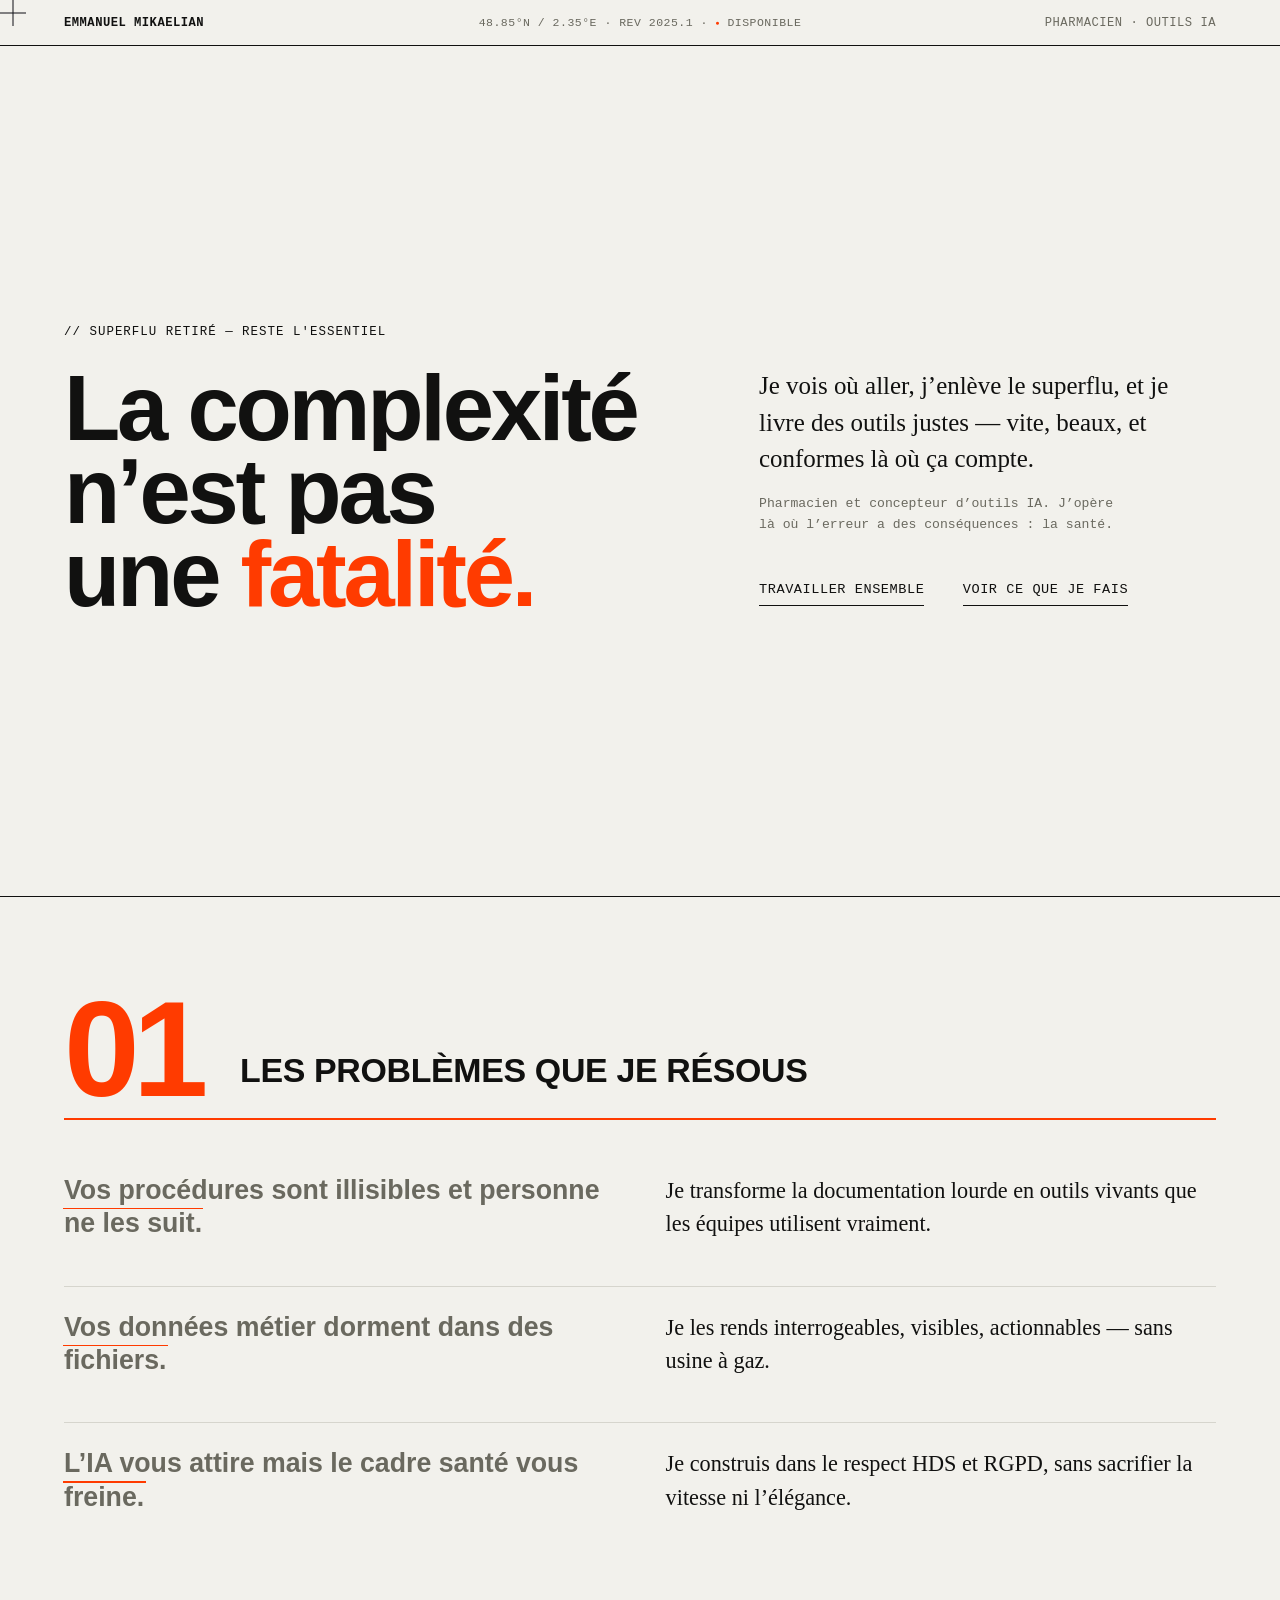
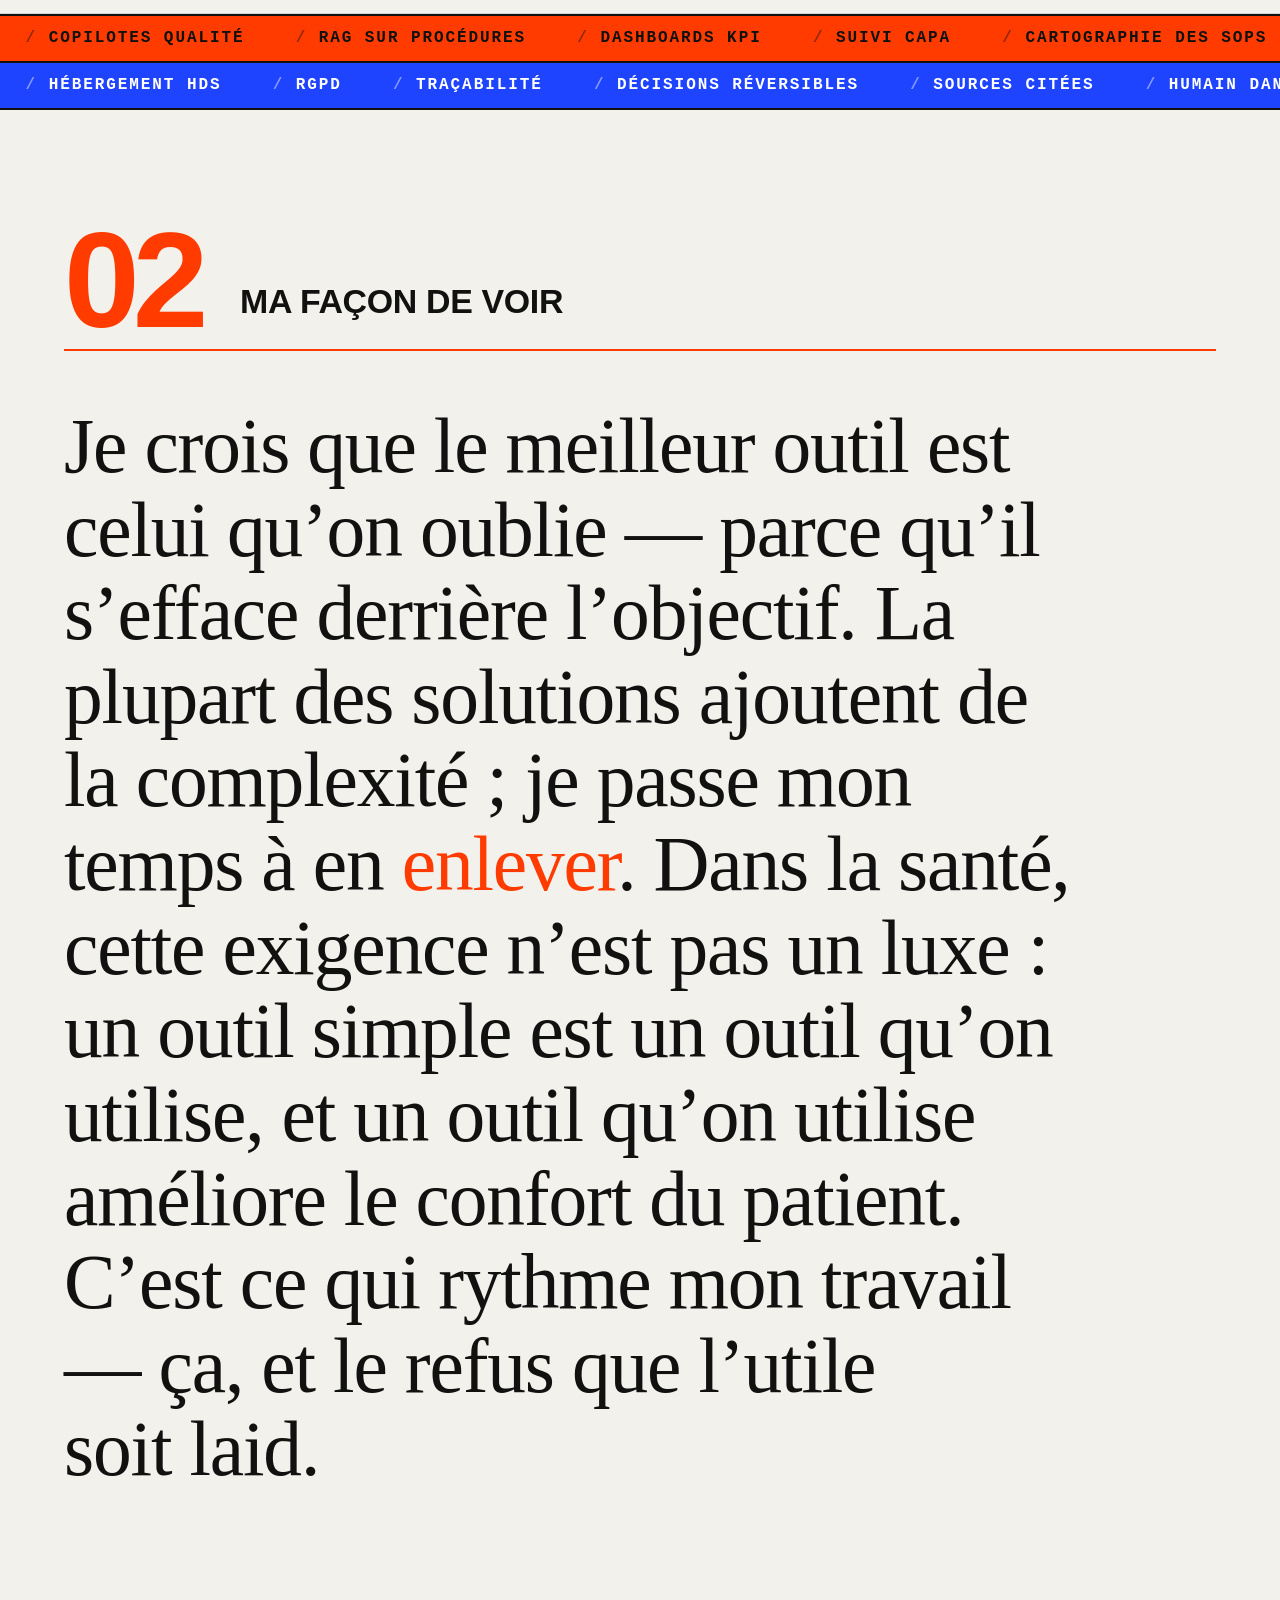
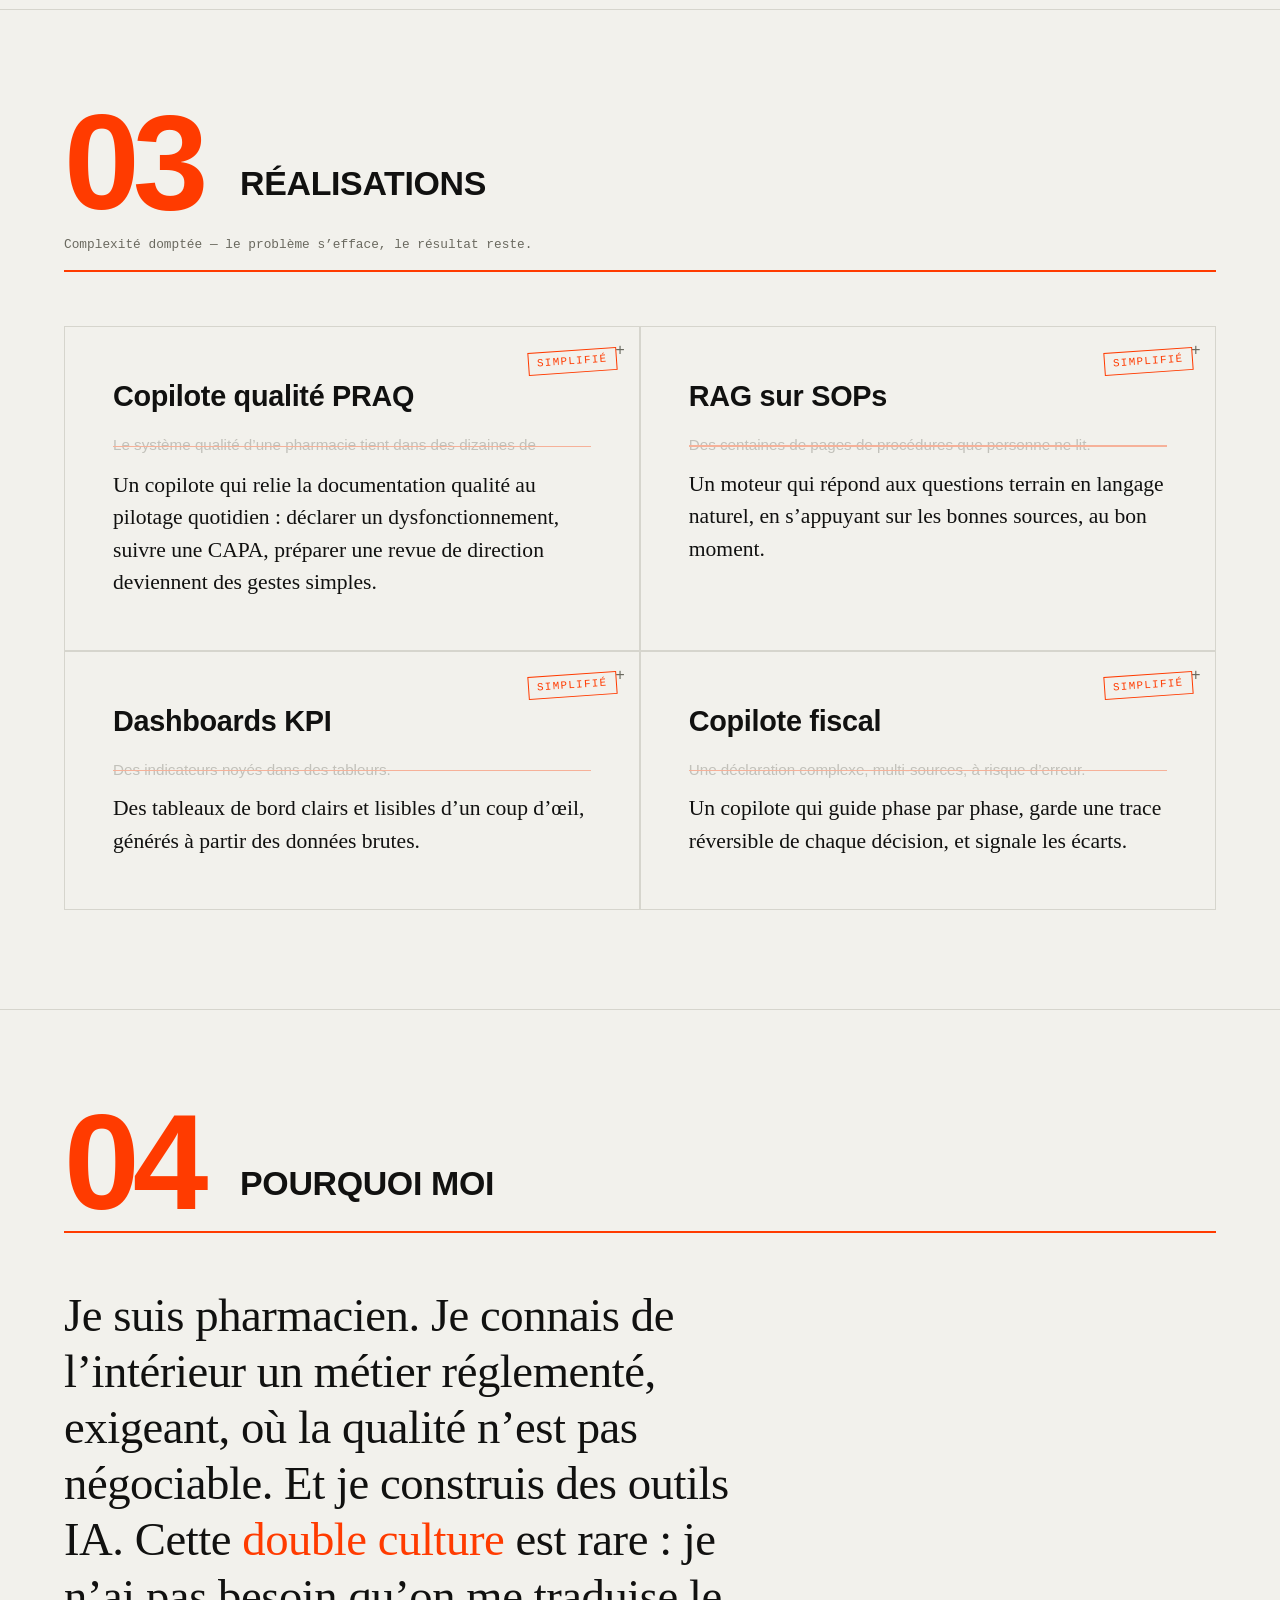
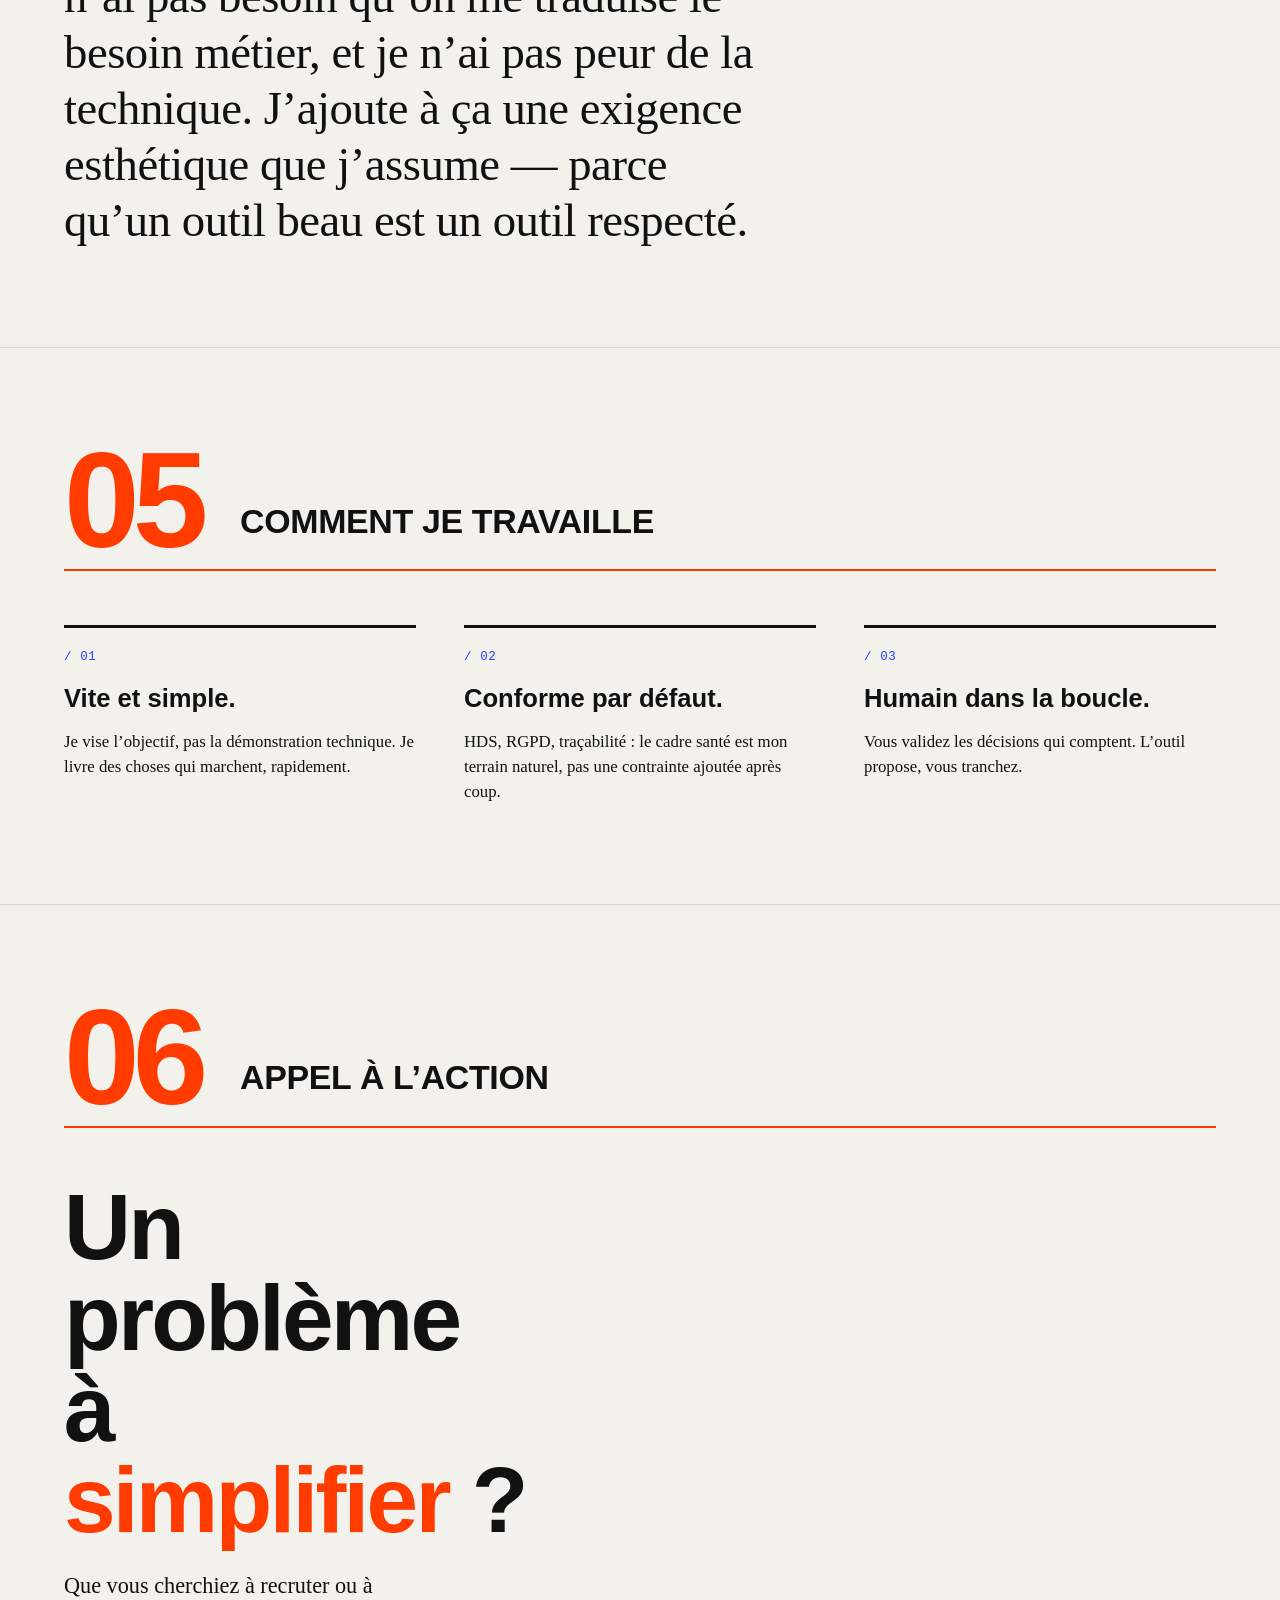
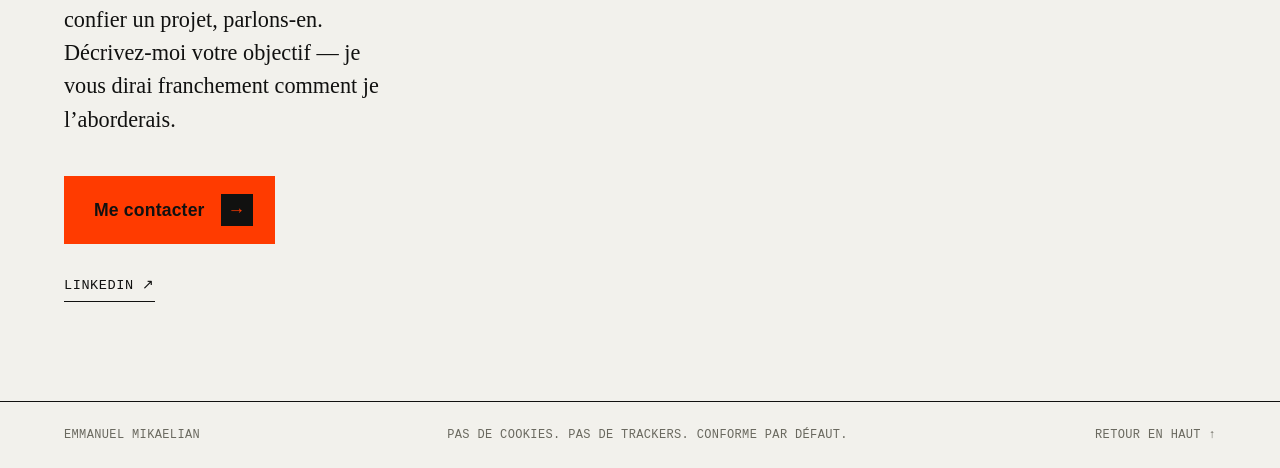
==== index.html @ dd6f0544 "Landing brutaliste Swiss-industrielle — Emmanuel Mikaelian One-page vanilla (HTML/CSS/JS), zéro dépe" ====
<!DOCTYPE html>
<html lang="fr">
<head>
  <meta charset="UTF-8" />
  <meta name="viewport" content="width=device-width, initial-scale=1.0" />

  <title>Emmanuel Mikaelian — Pharmacien & concepteur d’outils IA</title>
  <meta name="description" content="Je vois où aller, j’enlève le superflu, et je livre des outils justes — vite, beaux, et conformes là où ça compte. Pharmacien et concepteur d’outils IA pour la santé." />

  <!-- Open Graph -->
  <meta property="og:type" content="website" />
  <meta property="og:locale" content="fr_FR" />
  <meta property="og:title" content="Emmanuel Mikaelian — La complexité n’est pas une fatalité." />
  <meta property="og:description" content="Pharmacien et concepteur d’outils IA. J’opère là où l’erreur a des conséquences : la santé." />
  <!-- og:image + og:url : compléter après déploiement (image 1200×630, OG_IMAGE_À_REMPLIR) -->
  <meta property="og:image" content="OG_IMAGE_À_REMPLIR" />
  <meta property="og:image:alt" content="Emmanuel Mikaelian — La complexité n’est pas une fatalité." />
  <meta name="twitter:card" content="summary_large_image" />

  <link rel="stylesheet" href="style.css" />
</head>
<body>
  <a class="skip-link" href="#main">Aller au contenu</a>

  <header class="site-header">
    <span class="site-header__name">Emmanuel&nbsp;Mikaelian</span>
    <samp class="site-header__spec" aria-hidden="true">48.85°N&nbsp;/&nbsp;2.35°E · REV&nbsp;2025.1 · <span class="dot">●</span>&nbsp;DISPONIBLE</samp>
    <span class="site-header__role">Pharmacien · Outils&nbsp;IA</span>
  </header>

  <main id="main" tabindex="-1">

    <!-- ============================ HERO ============================ -->
    <section class="hero" id="top" aria-label="Introduction">
      <!-- Couche de bruit générée en JS : se dépouille au chargement -->
      <div class="hero__noise" aria-hidden="true"></div>

      <div class="hero__essence">
        <samp class="hero__status" aria-hidden="true" data-status>// SYSTÈME — RETRAIT DU SUPERFLU EN COURS</samp>

        <h1 class="hero__title">
          <span class="hero__line"><span>La complexité</span></span>
          <span class="hero__line"><span>n’est pas</span></span>
          <span class="hero__line"><span>une <em class="mark">fatalité.</em></span></span>
        </h1>

        <div class="hero__lead">
          <p class="hero__subtitle">
            Je vois où aller, j’enlève le superflu, et je livre des outils justes
            — vite, beaux, et conformes là où ça compte.
          </p>

          <p class="hero__context">
            Pharmacien et concepteur d’outils IA. J’opère là où l’erreur a des conséquences&nbsp;: la santé.
          </p>

          <nav class="hero__links" aria-label="Accès rapides">
            <a href="#contact" class="hero__link" data-cursor="link">Travailler ensemble</a>
            <a href="#realisations" class="hero__link" data-cursor="link">Voir ce que je fais</a>
          </nav>
        </div>
      </div>
    </section>

    <!-- ======================= 01 — PROBLÈMES ======================= -->
    <section class="section section--problems" id="problemes" aria-labelledby="problemes-title">
      <div class="section__head">
        <span class="section__index" aria-hidden="true">01</span>
        <h2 class="section__label" id="problemes-title">Les problèmes que je résous</h2>
      </div>

      <ol class="problems">
        <li class="problem">
          <p class="problem__pain"><span class="strike">Vos procédures sont illisibles et personne ne les suit.</span></p>
          <p class="problem__fix">Je transforme la documentation lourde en outils vivants que les équipes utilisent vraiment.</p>
        </li>
        <li class="problem">
          <p class="problem__pain"><span class="strike">Vos données métier dorment dans des fichiers.</span></p>
          <p class="problem__fix">Je les rends interrogeables, visibles, actionnables — sans usine à gaz.</p>
        </li>
        <li class="problem">
          <p class="problem__pain"><span class="strike">L’IA vous attire mais le cadre santé vous freine.</span></p>
          <p class="problem__fix">Je construis dans le respect HDS et RGPD, sans sacrifier la vitesse ni l’élégance.</p>
        </li>
      </ol>
    </section>

    <!-- =============== BANDEAUX — CE QUE JE LIVRE / LE CADRE ======== -->
    <!-- Substance vérifiable. Rouge = réalisations concrètes,
         bleu = le cadre santé maîtrisé. Sens & vitesses opposés. -->
    <div class="strips" aria-hidden="true">
      <div class="strip strip--build">
        <div class="strip__track">
          <span>Copilotes&nbsp;qualité</span><span>RAG&nbsp;sur&nbsp;procédures</span><span>Dashboards&nbsp;KPI</span><span>Suivi&nbsp;CAPA</span><span>Cartographie&nbsp;des&nbsp;SOPs</span><span>Revue&nbsp;de&nbsp;direction</span><span>Copilote&nbsp;fiscal</span>
          <span>Copilotes&nbsp;qualité</span><span>RAG&nbsp;sur&nbsp;procédures</span><span>Dashboards&nbsp;KPI</span><span>Suivi&nbsp;CAPA</span><span>Cartographie&nbsp;des&nbsp;SOPs</span><span>Revue&nbsp;de&nbsp;direction</span><span>Copilote&nbsp;fiscal</span>
        </div>
      </div>
      <div class="strip strip--frame">
        <div class="strip__track">
          <span>Hébergement&nbsp;HDS</span><span>RGPD</span><span>Traçabilité</span><span>Décisions&nbsp;réversibles</span><span>Sources&nbsp;citées</span><span>Humain&nbsp;dans&nbsp;la&nbsp;boucle</span><span>Conforme&nbsp;par&nbsp;défaut</span>
          <span>Hébergement&nbsp;HDS</span><span>RGPD</span><span>Traçabilité</span><span>Décisions&nbsp;réversibles</span><span>Sources&nbsp;citées</span><span>Humain&nbsp;dans&nbsp;la&nbsp;boucle</span><span>Conforme&nbsp;par&nbsp;défaut</span>
        </div>
      </div>
    </div>

    <!-- ======================== 02 — VISION ========================= -->
    <section class="section section--vision" id="vision" aria-labelledby="vision-title">
      <div class="section__head">
        <span class="section__index" aria-hidden="true">02</span>
        <h2 class="section__label" id="vision-title">Ma façon de voir</h2>
      </div>

      <blockquote class="vision">
        Je crois que le meilleur outil est celui qu’on oublie — parce qu’il s’efface
        derrière l’objectif. La plupart des solutions ajoutent de la complexité&nbsp;;
        je passe mon temps à en <em class="mark">enlever</em>. Dans la santé, cette
        exigence n’est pas un luxe&nbsp;: un outil simple est un outil qu’on utilise,
        et un outil qu’on utilise améliore le confort du patient. C’est ce qui rythme
        mon travail — ça, et le refus que l’utile soit laid.
      </blockquote>
    </section>

    <!-- ===================== 03 — RÉALISATIONS ====================== -->
    <section class="section section--work" id="realisations" aria-labelledby="realisations-title">
      <div class="section__head">
        <span class="section__index" aria-hidden="true">03</span>
        <h2 class="section__label" id="realisations-title">Réalisations</h2>
        <p class="section__note">Complexité domptée — le problème s’efface, le résultat reste.</p>
      </div>

      <div class="work">
        <article class="card" data-cursor="card">
          <span class="card__stamp" aria-hidden="true">Simplifié</span>
          <h3 class="card__name">Copilote qualité PRAQ</h3>
          <p class="card__before">Le système qualité d’une pharmacie tient dans des dizaines de procédures éparpillées.</p>
          <p class="card__after">Un copilote qui relie la documentation qualité au pilotage quotidien&nbsp;: déclarer un dysfonctionnement, suivre une CAPA, préparer une revue de direction deviennent des gestes simples.</p>
        </article>

        <article class="card" data-cursor="card">
          <span class="card__stamp" aria-hidden="true">Simplifié</span>
          <h3 class="card__name">RAG sur SOPs</h3>
          <p class="card__before">Des centaines de pages de procédures que personne ne lit.</p>
          <p class="card__after">Un moteur qui répond aux questions terrain en langage naturel, en s’appuyant sur les bonnes sources, au bon moment.</p>
        </article>

        <article class="card" data-cursor="card">
          <span class="card__stamp" aria-hidden="true">Simplifié</span>
          <h3 class="card__name">Dashboards KPI</h3>
          <p class="card__before">Des indicateurs noyés dans des tableurs.</p>
          <p class="card__after">Des tableaux de bord clairs et lisibles d’un coup d’œil, générés à partir des données brutes.</p>
        </article>

        <article class="card" data-cursor="card">
          <span class="card__stamp" aria-hidden="true">Simplifié</span>
          <h3 class="card__name">Copilote fiscal</h3>
          <p class="card__before">Une déclaration complexe, multi-sources, à risque d’erreur.</p>
          <p class="card__after">Un copilote qui guide phase par phase, garde une trace réversible de chaque décision, et signale les écarts.</p>
        </article>
      </div>
    </section>

    <!-- ====================== 04 — POURQUOI MOI ===================== -->
    <section class="section section--why" id="pourquoi" aria-labelledby="pourquoi-title">
      <div class="section__head">
        <span class="section__index" aria-hidden="true">04</span>
        <h2 class="section__label" id="pourquoi-title">Pourquoi moi</h2>
      </div>

      <p class="why">
        Je suis pharmacien. Je connais de l’intérieur un métier réglementé, exigeant,
        où la qualité n’est pas négociable. Et je construis des outils IA. Cette
        <em class="mark">double culture</em> est rare&nbsp;: je n’ai pas besoin
        qu’on me traduise le besoin métier, et je n’ai pas peur de la technique.
        J’ajoute à ça une exigence esthétique que j’assume — parce qu’un outil beau
        est un outil respecté.
      </p>
    </section>

    <!-- ====================== 05 — MÉTHODE ========================== -->
    <section class="section section--method" id="methode" aria-labelledby="methode-title">
      <div class="section__head">
        <span class="section__index" aria-hidden="true">05</span>
        <h2 class="section__label" id="methode-title">Comment je travaille</h2>
      </div>

      <div class="method">
        <div class="principle">
          <span class="principle__id" aria-hidden="true">/ 01</span>
          <h3 class="principle__title">Vite et simple.</h3>
          <p class="principle__body">Je vise l’objectif, pas la démonstration technique. Je livre des choses qui marchent, rapidement.</p>
        </div>
        <div class="principle">
          <span class="principle__id" aria-hidden="true">/ 02</span>
          <h3 class="principle__title">Conforme par défaut.</h3>
          <p class="principle__body">HDS, RGPD, traçabilité&nbsp;: le cadre santé est mon terrain naturel, pas une contrainte ajoutée après coup.</p>
        </div>
        <div class="principle">
          <span class="principle__id" aria-hidden="true">/ 03</span>
          <h3 class="principle__title">Humain dans la boucle.</h3>
          <p class="principle__body">Vous validez les décisions qui comptent. L’outil propose, vous tranchez.</p>
        </div>
      </div>
    </section>

    <!-- ========================= 06 — CTA =========================== -->
    <section class="section section--cta" id="contact" aria-labelledby="cta-title">
      <div class="section__head">
        <span class="section__index" aria-hidden="true">06</span>
        <h2 class="section__label" id="cta-title">Appel à l’action</h2>
      </div>

      <div class="cta">
        <h3 class="cta__title">Un problème à <em class="mark">simplifier</em>&nbsp;?</h3>
        <p class="cta__text">
          Que vous cherchiez à recruter ou à confier un projet, parlons-en.
          Décrivez-moi votre objectif — je vous dirai franchement comment je l’aborderais.
        </p>
        <div class="cta__actions">
          <a class="cta__button" href="mailto:mikaelian78@gmail.com?subject=Un%20probl%C3%A8me%20%C3%A0%20simplifier" data-cursor="link">
            <span>Me contacter</span>
            <span class="cta__button-mark" aria-hidden="true">→</span>
          </a>
          <a class="cta__secondary" href="https://www.linkedin.com/in/emmanuel-mikaelian/" target="_blank" rel="noopener noreferrer" data-cursor="link">LinkedIn ↗</a>
        </div>
      </div>
    </section>
  </main>

  <footer class="site-footer">
    <span>Emmanuel Mikaelian</span>
    <span>Pas de cookies. Pas de trackers. Conforme par défaut.</span>
    <a href="#top" data-cursor="link">Retour en haut ↑</a>
  </footer>

  <!-- Texture analogique + curseur crosshair (activés en JS, désactivés si reduced-motion) -->
  <div class="grain" aria-hidden="true"></div>
  <div class="cursor" aria-hidden="true" data-cursor-el hidden></div>

  <script src="script.js"></script>
</body>
</html>
---- style.css ----
/* =============================================================
   Emmanuel Mikaelian — Landing
   Brutalisme Swiss-industriel (mode print/clair).
   Monochrome chaud + vermillon unique. Zéro dépendance.
   Curseurs : VARIANCE 9 · MOTION 6 · DENSITY 2.
   Geste signature : le RETRAIT du superflu, joué mécaniquement.
   ============================================================= */

/* ----------------------------- Tokens ----------------------- */
:root {
  --paper:   #f2f1ec;   /* substrat documentation, non blanchi          */
  --paper-2: #eae8e1;   /* second ton de papier (cartes au survol)      */
  --ink:     #111110;   /* encre carbone                                 */
  --muted:   #6a695f;   /* gris discret — assombri pour passer AA (4.9:1) */
  --line:    #d6d5cd;   /* grille honnête                                */
  --accent:  #ff3b00;   /* vermillon — registre DÉCISION / action        */
  --blue:    #1f44ff;   /* cobalt électrique — registre RIGUEUR / santé   */

  /* 3 voix typographiques : impact · substance · technique */
  --font-grotesk: "Helvetica Neue", Helvetica, Arial, "Segoe UI", system-ui, sans-serif;
  --font-serif: "Iowan Old Style", "Palatino Linotype", Palatino, "Book Antiqua", Georgia, "Times New Roman", serif;
  --font-mono: ui-monospace, "SF Mono", "Cascadia Mono", Menlo, Consolas, "Liberation Mono", monospace;

  --maxw: 1320px;
  --gutter: clamp(1.25rem, 5vw, 5rem);
  --rule: 1.5px;

  /* Easings mécaniques — nets, jamais bouncy (cf. brief) */
  --ease-mech: cubic-bezier(.85, 0, .15, 1);   /* snap d'imprimante       */
  --ease-out:  cubic-bezier(.2, .9, .15, 1);   /* sortie franche          */
}

/* ----------------------------- Reset ------------------------ */
*, *::before, *::after { box-sizing: border-box; }
html { -webkit-text-size-adjust: 100%; scroll-behavior: smooth; }

body {
  margin: 0;
  background: var(--paper);
  color: var(--ink);
  font-family: var(--font-grotesk);
  font-size: clamp(1rem, 0.95rem + 0.3vw, 1.2rem);
  line-height: 1.5;
  -webkit-font-smoothing: antialiased;
  text-rendering: optimizeLegibility;
  overflow-x: hidden;
}

h1, h2, h3, p, blockquote, figure, ol { margin: 0; }
ol { list-style: none; padding: 0; }
a { color: inherit; }
em { font-style: normal; }

::selection { background: var(--accent); color: var(--paper); }

/* Signature — la marque vermillon de « ce qui reste » */
.mark { color: var(--accent); white-space: nowrap; }

/* La marque de « ce qui a été retiré » : le trait qui barre */
.strike {
  position: relative;
  color: var(--muted);
}
.strike::after {
  content: "";
  position: absolute;
  left: -0.05em; right: -0.05em;
  top: 52%;
  height: var(--rule);
  background: var(--accent);
  transform: scaleX(var(--strike, 0));
  transform-origin: left center;
  transition: transform .55s var(--ease-mech);
}

/* ----------------------- Grain analogique ------------------- */
/* Texture « document déclassifié » — fixe, au-dessus de tout, inerte. */
.grain { display: none; }
.grain.is-on::after {
  content: "";
  position: fixed;
  inset: 0;
  pointer-events: none;
  z-index: 60;
  opacity: .05;
  background-image: url("data:image/svg+xml,%3Csvg xmlns='http://www.w3.org/2000/svg' width='140' height='140'%3E%3Cfilter id='n'%3E%3CfeTurbulence type='fractalNoise' baseFrequency='0.85' numOctaves='2' stitchTiles='stitch'/%3E%3C/filter%3E%3Crect width='100%25' height='100%25' filter='url(%23n)'/%3E%3C/svg%3E");
  animation: grain 1.2s steps(3) infinite;
}
@keyframes grain {
  0%   { transform: translate(0, 0); }
  33%  { transform: translate(-2%, 1%); }
  66%  { transform: translate(1%, -2%); }
  100% { transform: translate(0, 0); }
}

/* ----------------------- Curseur crosshair ------------------ */
.cursor {
  position: fixed;
  top: 0; left: 0;
  width: 26px; height: 26px;
  /* centrage par transform (-50%) dans render() → exact à toute taille/état */
  pointer-events: none;
  z-index: 70;
  mix-blend-mode: difference;
  transition: width .18s var(--ease-mech), height .18s var(--ease-mech), opacity .2s linear;
}
.cursor::before, .cursor::after {
  content: "";
  position: absolute;
  background: #fff;            /* difference → s'inverse sur le fond */
}
.cursor::before { left: 50%; top: 0; width: 1px; height: 100%; transform: translateX(-50%); }
.cursor::after  { top: 50%; left: 0; height: 1px; width: 100%; transform: translateY(-50%); }
.cursor.is-link  { width: 44px; height: 44px; }
.cursor.is-card  { width: 60px; height: 60px; }
.cursor.is-down  { width: 18px; height: 18px; }
body.has-cursor,
body.has-cursor a,
body.has-cursor .card { cursor: none; }

/* ------------------------- Accessibilité -------------------- */
.skip-link {
  position: absolute;
  left: -9999px; top: 0;
  background: var(--ink);
  color: var(--paper);
  padding: .75rem 1rem;
  z-index: 100;
  font-family: var(--font-mono);
  font-size: .8rem;
}
.skip-link:focus { left: 0; }
:focus-visible { outline: 2px solid var(--accent); outline-offset: 4px; }

/* --------------------------- Header ------------------------- */
.site-header {
  /* Non-collant : avec les numéros géants, un header sticky percuterait la typo.
     C'est un bandeau de tête, pas une nav (cf. brief « pas de menu chargé »). */
  position: relative;
  display: grid;
  grid-template-columns: 1fr auto 1fr;
  align-items: center;
  gap: 1rem;
  padding: .85rem var(--gutter);
  background: var(--paper);
  border-bottom: var(--rule) solid var(--ink);
  font-family: var(--font-mono);
  font-size: .76rem;
  letter-spacing: .04em;
  text-transform: uppercase;
}
.site-header__name { font-weight: 700; }
.site-header__spec {
  justify-self: center;
  color: var(--muted);
  font-size: .72rem;
  white-space: nowrap;
}
.site-header__spec .dot { color: var(--accent); font-size: .6em; vertical-align: middle; }
.site-header__role { justify-self: end; color: var(--muted); }

/* ---------------------------- Hero -------------------------- */
.hero {
  position: relative;
  min-height: calc(100svh - 3.1rem);
  display: flex;
  align-items: center;
  padding: clamp(2rem, 6vh, 5rem) var(--gutter);
  border-bottom: var(--rule) solid var(--ink);
  overflow: hidden;
}

.hero__noise { position: absolute; inset: 0; pointer-events: none; z-index: 1; }
.hero__noise span {
  position: absolute;
  font-family: var(--font-mono);
  color: var(--muted);
  white-space: nowrap;
  will-change: transform, opacity;
}

.hero__essence {
  position: relative;
  z-index: 2;
  width: 100%;
  max-width: var(--maxw);
  margin-inline: auto;
}

.hero__status {
  display: block;
  font-family: var(--font-mono);
  font-size: .78rem;
  letter-spacing: .08em;
  text-transform: uppercase;
  color: var(--ink);            /* petit corps → ink pour l'AA ; le // marque le registre technique */
  margin-bottom: clamp(1rem, 3vh, 1.75rem);
}

.hero__title {
  font-size: clamp(2.6rem, 13vw, 5.5rem);
  line-height: 0.9;
  letter-spacing: -0.035em;
  font-weight: 800;
  margin-bottom: clamp(1.75rem, 4vh, 2.5rem);
}
/* Chaque ligne s'assemble par un wipe mécanique vertical */
.hero__line { display: block; overflow: hidden; }
.hero__line > span { display: block; }
.is-animated .hero__line > span { transform: translateY(110%); }
.is-animated.is-revealed .hero__line > span {
  transform: translateY(0);
  transition: transform .6s var(--ease-mech);
}
.is-animated.is-revealed .hero__line:nth-child(2) > span { transition-delay: .08s; }
.is-animated.is-revealed .hero__line:nth-child(3) > span { transition-delay: .16s; }

.hero__subtitle {
  font-family: var(--font-serif);
  max-width: 38ch;
  font-size: clamp(1.15rem, 1rem + 0.7vw, 1.6rem);
  line-height: 1.45;
  font-weight: 400;
}
.hero__context {
  max-width: 46ch;
  margin-top: 1.1rem;
  color: var(--muted);
  font-family: var(--font-mono);
  font-size: .82rem;
  line-height: 1.55;
}
.hero__links {
  display: flex;
  flex-wrap: wrap;
  gap: clamp(1rem, 3vw, 2.5rem);
  margin-top: clamp(2rem, 5vh, 3rem);
}
.hero__link {
  font-family: var(--font-mono);
  font-size: .85rem;
  text-transform: uppercase;
  letter-spacing: .04em;
  text-decoration: none;
  padding-bottom: .35rem;
  position: relative;
}
.hero__link::after {
  content: "";
  position: absolute;
  left: 0; bottom: 0; right: 0;
  height: var(--rule);
  background: var(--ink);
  transform-origin: left center;
  transition: transform .35s var(--ease-mech), background .2s linear;
}
.hero__link:hover { color: var(--accent); }
.hero__link:hover::after { background: var(--accent); transform: scaleY(2.5); }

/* Desktop : asymétrie — titre géant à gauche, promesse calée en bas à droite */
@media (min-width: 900px) {
  .hero__essence {
    display: grid;
    grid-template-columns: minmax(0, 1.15fr) minmax(0, 0.85fr);
    grid-template-rows: auto 1fr;
    align-items: end;
    column-gap: clamp(2.5rem, 6vw, 6rem);
  }
  .hero__status { grid-column: 1 / -1; }
  .hero__title  { grid-column: 1; grid-row: 2; margin-bottom: 0; align-self: start;
                  font-size: clamp(4rem, 7.2vw, 7.5rem); }
  .hero__lead   { grid-column: 2; grid-row: 2; align-self: end;
                  padding-bottom: clamp(0.5rem, 1.5vh, 1.5rem); }
}

/* ------------------------- Sections ------------------------- */
.section {
  max-width: var(--maxw);
  margin-inline: auto;
  padding: clamp(4rem, 11vh, 9rem) var(--gutter);
  border-bottom: var(--rule) solid var(--line);
}

.section__head {
  position: relative;
  display: grid;
  grid-template-columns: auto 1fr;
  align-items: end;
  gap: .5rem clamp(1.25rem, 3vw, 2.5rem);
  margin-bottom: clamp(2.5rem, 6vh, 4.5rem);
  padding-bottom: 1rem;
  border-bottom: 2px solid var(--ink);
}
/* le trait de tête se dessine au reveal */
.section__head::after {
  content: "";
  position: absolute;
  left: 0; right: 0; bottom: -2px;
  height: 2px;
  background: var(--accent);
  transform: scaleX(0);
  transform-origin: left center;
  transition: transform .7s var(--ease-mech);
}
.is-in .section__head::after { transform: scaleX(1); }

/* Numéro géant qui déborde (Swiss industrial) */
.section__index {
  font-size: clamp(3.5rem, 11vw, 8.5rem);
  line-height: 0.78;
  font-weight: 800;
  letter-spacing: -0.05em;
  color: var(--accent);
  font-feature-settings: "tnum";
}
.section__label {
  font-size: clamp(1.25rem, 1rem + 1.4vw, 2.4rem);
  font-weight: 700;
  letter-spacing: -0.01em;
  text-transform: uppercase;
  padding-bottom: .4rem;
}
.section__note {
  grid-column: 1 / -1;
  margin-top: .75rem;
  color: var(--muted);
  font-family: var(--font-mono);
  font-size: .8rem;
}

/* Reveal mécanique — montée franche, jamais floue */
.reveal { opacity: 0; transform: translateY(26px); }
.reveal.is-in {
  opacity: 1;
  transform: none;
  transition: opacity .45s var(--ease-out), transform .6s var(--ease-mech);
}

/* --------------------- 01 Problèmes ------------------------- */
.problems { display: grid; gap: clamp(2rem, 5vh, 3.5rem); }
.problem {
  display: grid;
  grid-template-columns: 1fr 1fr;
  gap: clamp(1rem, 4vw, 4rem);
  align-items: start;
  padding-top: 1.5rem;
  border-top: var(--rule) solid var(--line);
}
.problem:first-child { border-top: none; padding-top: 0; }
.problem__pain {
  font-size: clamp(1.1rem, 0.95rem + 0.9vw, 1.7rem);
  font-weight: 600;
  line-height: 1.25;
}
.problem__fix {
  font-family: var(--font-serif);
  font-size: clamp(1.1rem, 0.95rem + 0.55vw, 1.45rem);
  line-height: 1.5;
}

/* --------------------- Bandeaux marquee --------------------- */
/* Substance vérifiable, deux registres. Sens & vitesses opposés.
   Rouge = réalisations livrées · bleu = cadre santé maîtrisé. */
.strips { overflow: hidden; border-block: 2px solid var(--ink); }
.strip { overflow: hidden; }
.strip + .strip { border-top: 2px solid var(--ink); }
.strip--build { background: var(--accent); }
.strip--frame { background: var(--blue); }

.strip__track {
  display: inline-flex;
  align-items: center;
  white-space: nowrap;
  padding: .65rem 0;
  will-change: transform;
}
.strip__track span {
  font-family: var(--font-mono);
  font-size: clamp(.78rem, 0.7rem + 0.4vw, 1rem);
  text-transform: uppercase;
  letter-spacing: .12em;
  font-weight: 700;
  padding-inline: 1.6rem;
}
/* séparateur net entre items (marque structurelle, pas ornement) */
.strip__track span::before { content: "/ "; opacity: .45; }

.strip--build .strip__track { animation: marquee 34s linear infinite; }
.strip--build .strip__track span { color: var(--ink); }            /* ink/rouge → AA */
.strip--frame .strip__track { animation: marquee 52s linear infinite reverse; }
.strip--frame .strip__track span { color: #fff; }                  /* blanc/bleu → AA */

@keyframes marquee { to { transform: translateX(-50%); } }

/* ----------------------- 02 Vision -------------------------- */
/* Pression sensorielle par l'ÉCHELLE : la police reste simple et nette,
   c'est la taille du message qui presse. Le bloc remplit la largeur. */
.section--vision { padding-block: clamp(4.5rem, 13vh, 11rem); }
.vision {
  font-family: var(--font-serif);
  max-width: min(100%, 26ch);
  font-size: clamp(1.85rem, 1rem + 4.8vw, 5.25rem);
  line-height: 1.08;
  letter-spacing: -0.015em;
  font-weight: 500;
  text-wrap: pretty;
}

/* --------------------- 03 Réalisations ---------------------- */
.work {
  display: grid;
  grid-template-columns: repeat(2, 1fr);
  gap: var(--rule);
  background: var(--line);
  border: var(--rule) solid var(--line);
}
.card {
  position: relative;
  background: var(--paper);
  padding: clamp(1.75rem, 4vw, 3rem);
  display: flex;
  flex-direction: column;
  gap: 1rem;
  overflow: hidden;
  transition: background .3s var(--ease-out);
}
.card::before { /* repère crosshair coin haut-droit */
  content: "+";
  position: absolute;
  top: .75rem; right: .9rem;
  font-family: var(--font-mono);
  color: var(--muted);
  font-size: 1rem;
  transition: color .3s linear, transform .4s var(--ease-mech);
}
.card:hover, .card:focus-within { background: var(--paper-2); }
.card:hover::before, .card:focus-within::before { color: var(--accent); transform: rotate(45deg); }

.card__stamp {
  position: absolute;
  top: 1.4rem; right: 1.4rem;
  font-family: var(--font-mono);
  font-size: .68rem;
  text-transform: uppercase;
  letter-spacing: .12em;
  color: var(--accent);
  border: 1.5px solid var(--accent);
  padding: .15rem .5rem;
  transform: rotate(-4deg) scale(0.6);
  opacity: 0;
  transition: opacity .3s linear, transform .45s var(--ease-mech);
}
.card.is-simplified .card__stamp { opacity: 1; transform: rotate(-4deg) scale(1); }

.card__name {
  font-size: clamp(1.2rem, 1rem + 1vw, 1.9rem);
  font-weight: 800;
  letter-spacing: -0.01em;
}
.card__before {
  position: relative;
  color: var(--muted);
  font-size: .95rem;
  line-height: 1.4;
  max-height: 8rem;
  opacity: 1;
  overflow: hidden;
  transition: max-height .55s var(--ease-mech), opacity .4s linear;
}
.card__before::after {
  content: "";
  position: absolute;
  left: 0; right: 0; top: 50%;
  height: var(--rule);
  background: var(--accent);
  transform: scaleX(0);
  transform-origin: left center;
  transition: transform .5s var(--ease-mech);
}
.card.is-simplified .card__before { max-height: 1.4rem; opacity: .35; }
.card.is-simplified .card__before::after { transform: scaleX(1); }

.card__after {
  font-family: var(--font-serif);
  font-size: clamp(1.1rem, 0.95rem + 0.5vw, 1.4rem);
  font-weight: 400;
  line-height: 1.5;
  transition: transform .4s var(--ease-mech);
}
.card.is-simplified .card__after { transform: translateY(-0.25rem); }

/* ---------------------- 04 Pourquoi ------------------------- */
.why {
  font-family: var(--font-serif);
  max-width: 30ch;
  font-size: clamp(1.4rem, 1rem + 2.4vw, 3.1rem);
  line-height: 1.2;
  letter-spacing: -0.01em;
  font-weight: 500;
}

/* ----------------------- 05 Méthode ------------------------- */
.method {
  display: grid;
  grid-template-columns: repeat(3, 1fr);
  gap: clamp(1.5rem, 4vw, 3rem);
}
.principle {
  padding-top: 1.25rem;
  border-top: 3px solid var(--ink);
}
.principle__id {
  display: block;
  font-family: var(--font-mono);
  font-size: .78rem;
  color: var(--blue);
  margin-bottom: .75rem;
  letter-spacing: .05em;
}
.principle__title {
  font-size: clamp(1.15rem, 1rem + 0.8vw, 1.6rem);
  font-weight: 800;
  margin-bottom: .75rem;
}
.principle__body {
  font-family: var(--font-serif);
  font-size: 1.05rem;
  line-height: 1.5;
}

/* ------------------------- 06 CTA --------------------------- */
.section--cta { border-bottom: none; }
.cta { max-width: 30ch; }
.cta__title {
  font-size: clamp(2.2rem, 1rem + 6vw, 6rem);
  line-height: 0.98;
  letter-spacing: -0.03em;
  font-weight: 800;
  margin-bottom: 1.5rem;
}
.cta__text {
  font-family: var(--font-serif);
  max-width: 44ch;
  font-size: clamp(1.1rem, 0.95rem + 0.55vw, 1.45rem);
  line-height: 1.5;
  margin-bottom: 2.5rem;
}
.cta__actions {
  display: flex;
  flex-wrap: wrap;
  align-items: center;
  gap: clamp(1rem, 3vw, 2rem);
}
.cta__button {
  display: inline-flex;
  align-items: center;
  gap: 1rem;
  background: var(--accent);
  color: var(--ink);             /* ink sur vermillon → AA confortable */
  text-decoration: none;
  font-weight: 700;
  font-size: 1.1rem;
  letter-spacing: .01em;
  padding: 1rem 1.25rem 1rem 1.75rem;
  border: 2px solid var(--accent);
  transition: background .15s var(--ease-out), color .15s var(--ease-out);
}
.cta__button-mark {
  display: inline-grid;
  place-items: center;
  width: 2rem; height: 2rem;
  background: var(--ink);
  color: var(--accent);
  transition: transform .3s var(--ease-mech), background .15s linear, color .15s linear;
}
.cta__button:hover { background: transparent; color: var(--ink); }
.cta__button:hover .cta__button-mark { transform: translateX(4px); }
.cta__secondary {
  font-family: var(--font-mono);
  font-size: .85rem;
  text-transform: uppercase;
  letter-spacing: .04em;
  text-decoration: none;
  border-bottom: var(--rule) solid var(--ink);
  padding-bottom: .3rem;
  transition: color .2s linear, border-color .2s linear;
}
.cta__secondary:hover { color: var(--accent); border-color: var(--accent); }

/* -------------------------- Footer -------------------------- */
.site-footer {
  display: flex;
  flex-wrap: wrap;
  justify-content: space-between;
  gap: 1rem;
  padding: 1.5rem var(--gutter);
  border-top: var(--rule) solid var(--ink);
  font-family: var(--font-mono);
  font-size: .75rem;
  text-transform: uppercase;
  letter-spacing: .03em;
  color: var(--muted);
}
.site-footer a { text-decoration: none; }
.site-footer a:hover { color: var(--accent); }

/* --------------------------- Responsive --------------------- */
@media (max-width: 900px) {
  .site-header { grid-template-columns: 1fr auto; }
  .site-header__spec { display: none; }
}
@media (max-width: 480px) {
  .site-header { gap: .5rem; font-size: .68rem; }
  .site-header__name, .site-header__role { min-width: 0; }
}
@media (max-width: 360px) {
  .site-header { grid-template-columns: 1fr; }
  .site-header__role { display: none; }
}
@media (max-width: 720px) {
  .problem { grid-template-columns: 1fr; gap: .75rem; }
  .work { grid-template-columns: 1fr; }
  .method { grid-template-columns: 1fr; }
  .section__head { grid-template-columns: auto 1fr; }
}

/* ----------------- Mouvement réduit : tout net -------------- */
@media (prefers-reduced-motion: reduce) {
  html { scroll-behavior: auto; }
  *, *::before, *::after { animation: none !important; transition: none !important; }
  .reveal { opacity: 1; transform: none; }
  .hero__noise { display: none; }
  .is-animated .hero__line > span { transform: none; }
  .strike::after { transform: scaleX(1); }
  .section__head::after { transform: scaleX(1); }
  .card__before { max-height: 1.4rem; opacity: .35; }
  .card__before::after { transform: scaleX(1); }
  .card__stamp { opacity: 1; transform: rotate(-4deg) scale(1); }
  .grain.is-on::after { animation: none; }
}
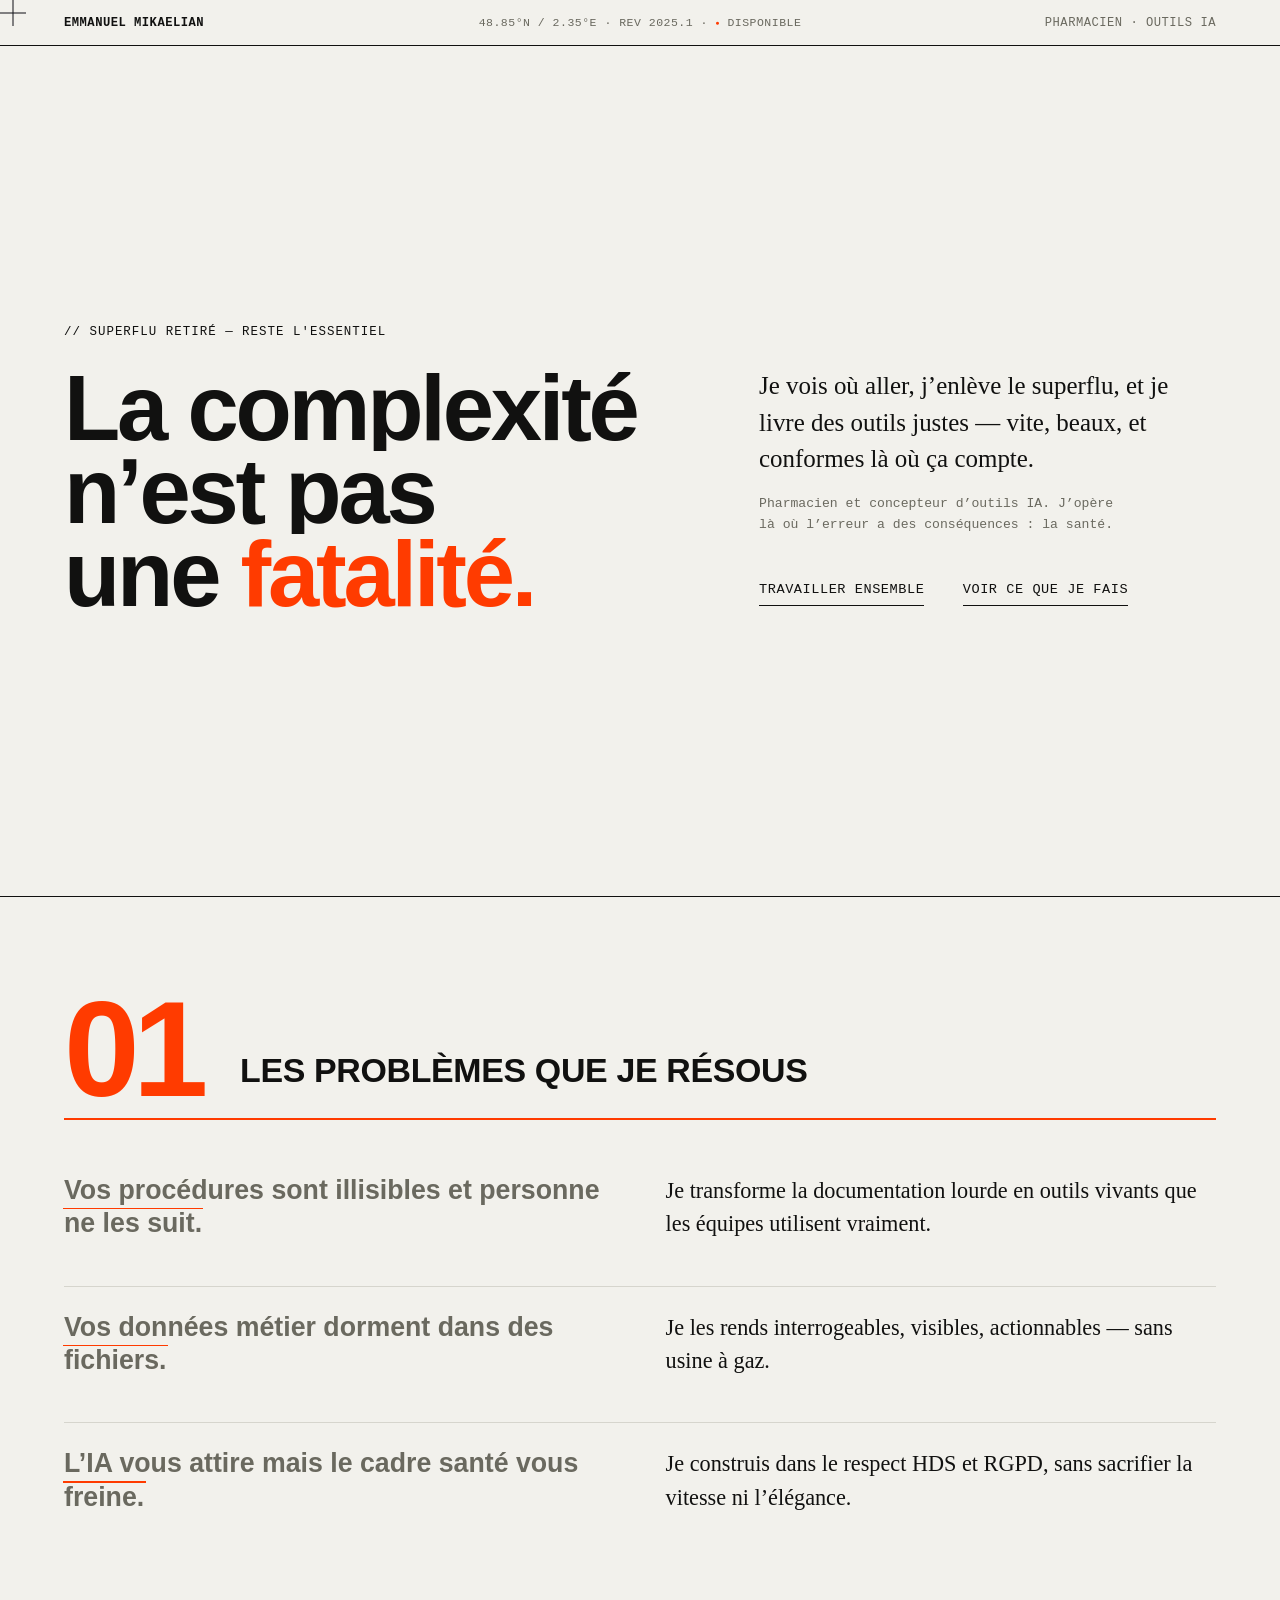
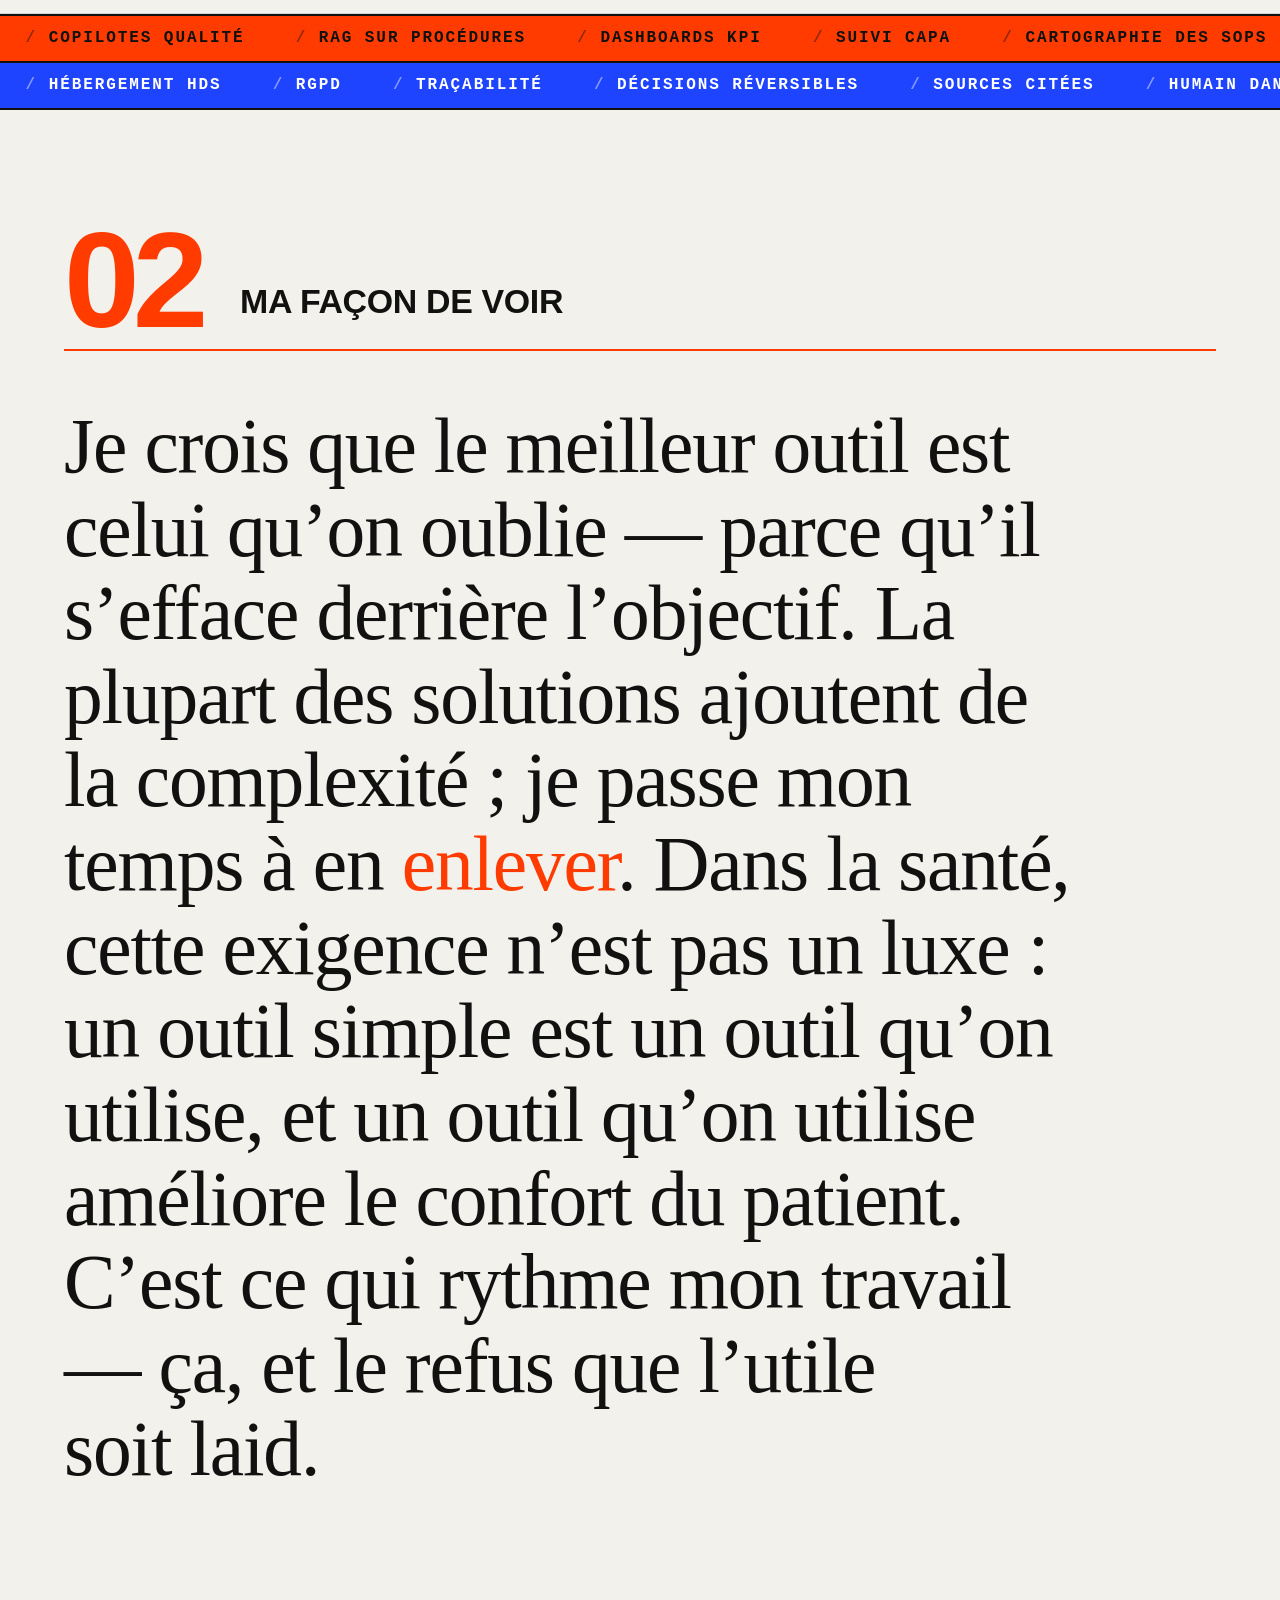
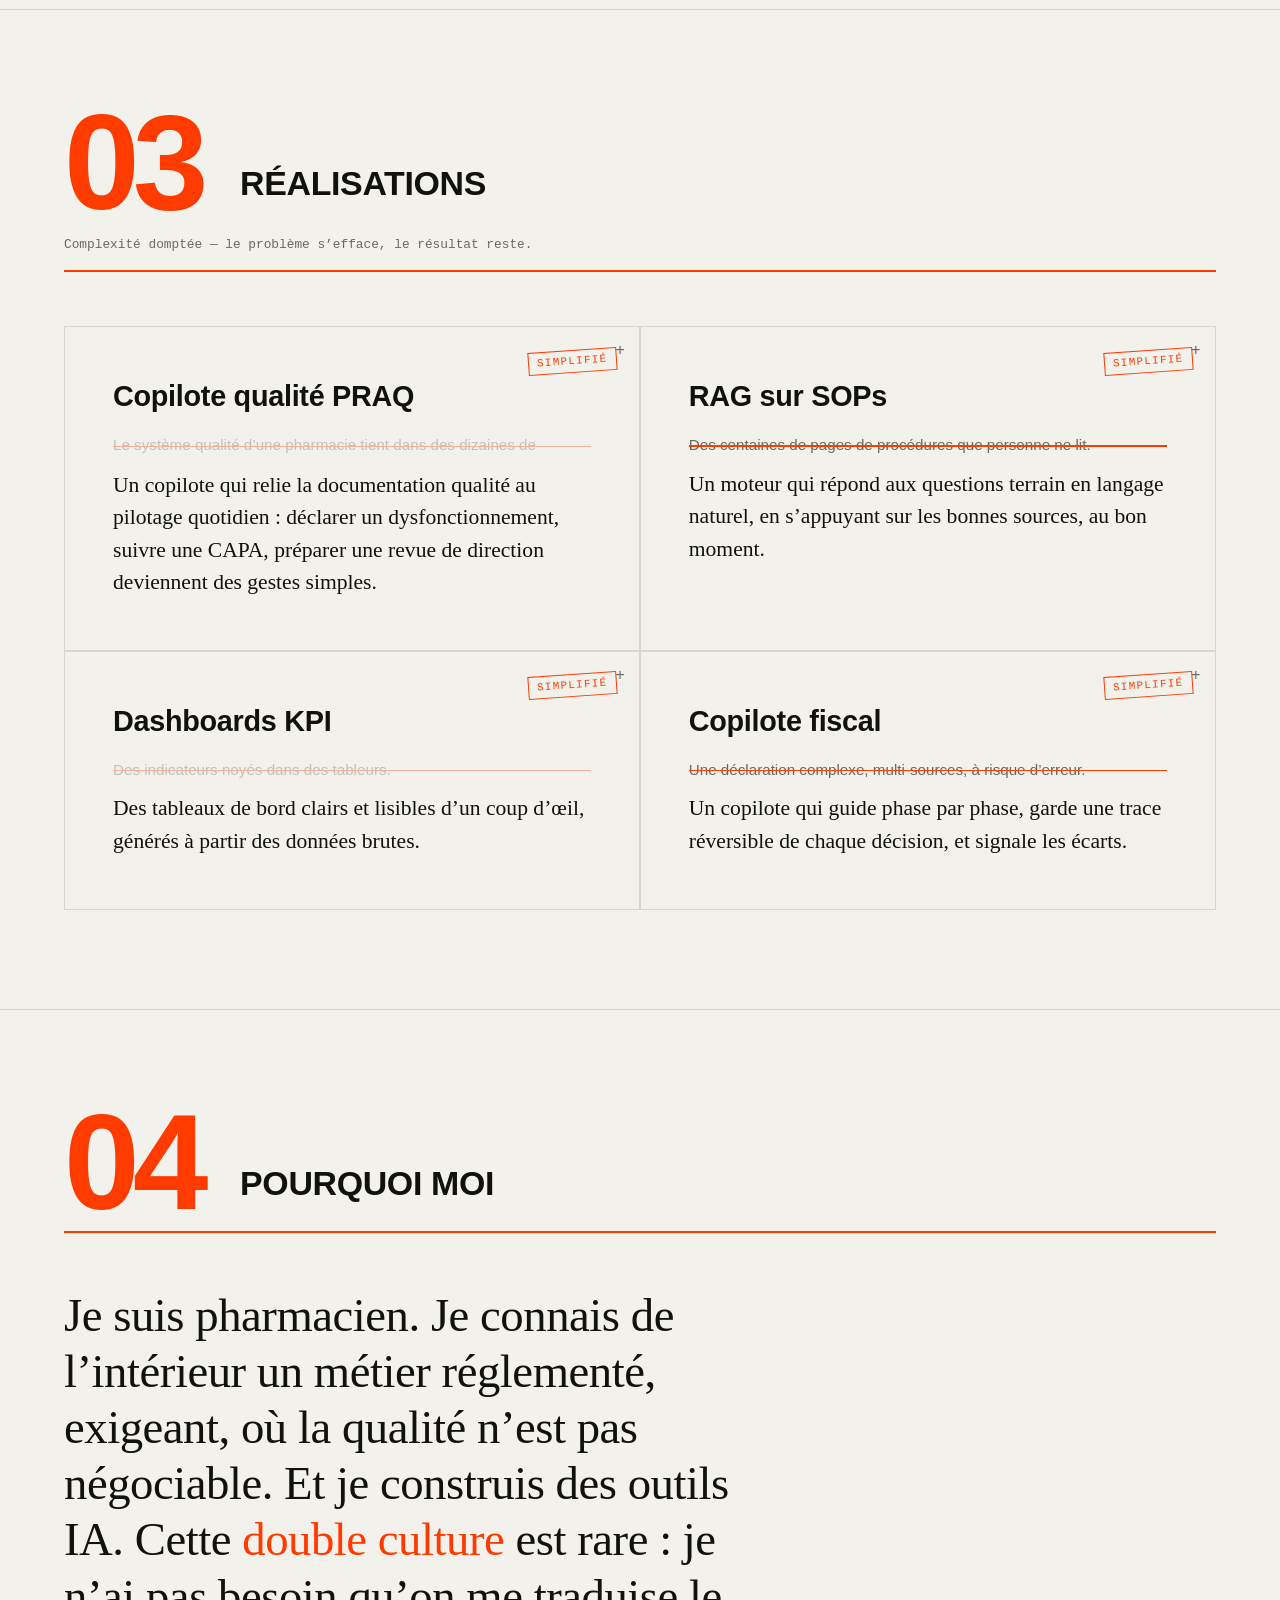
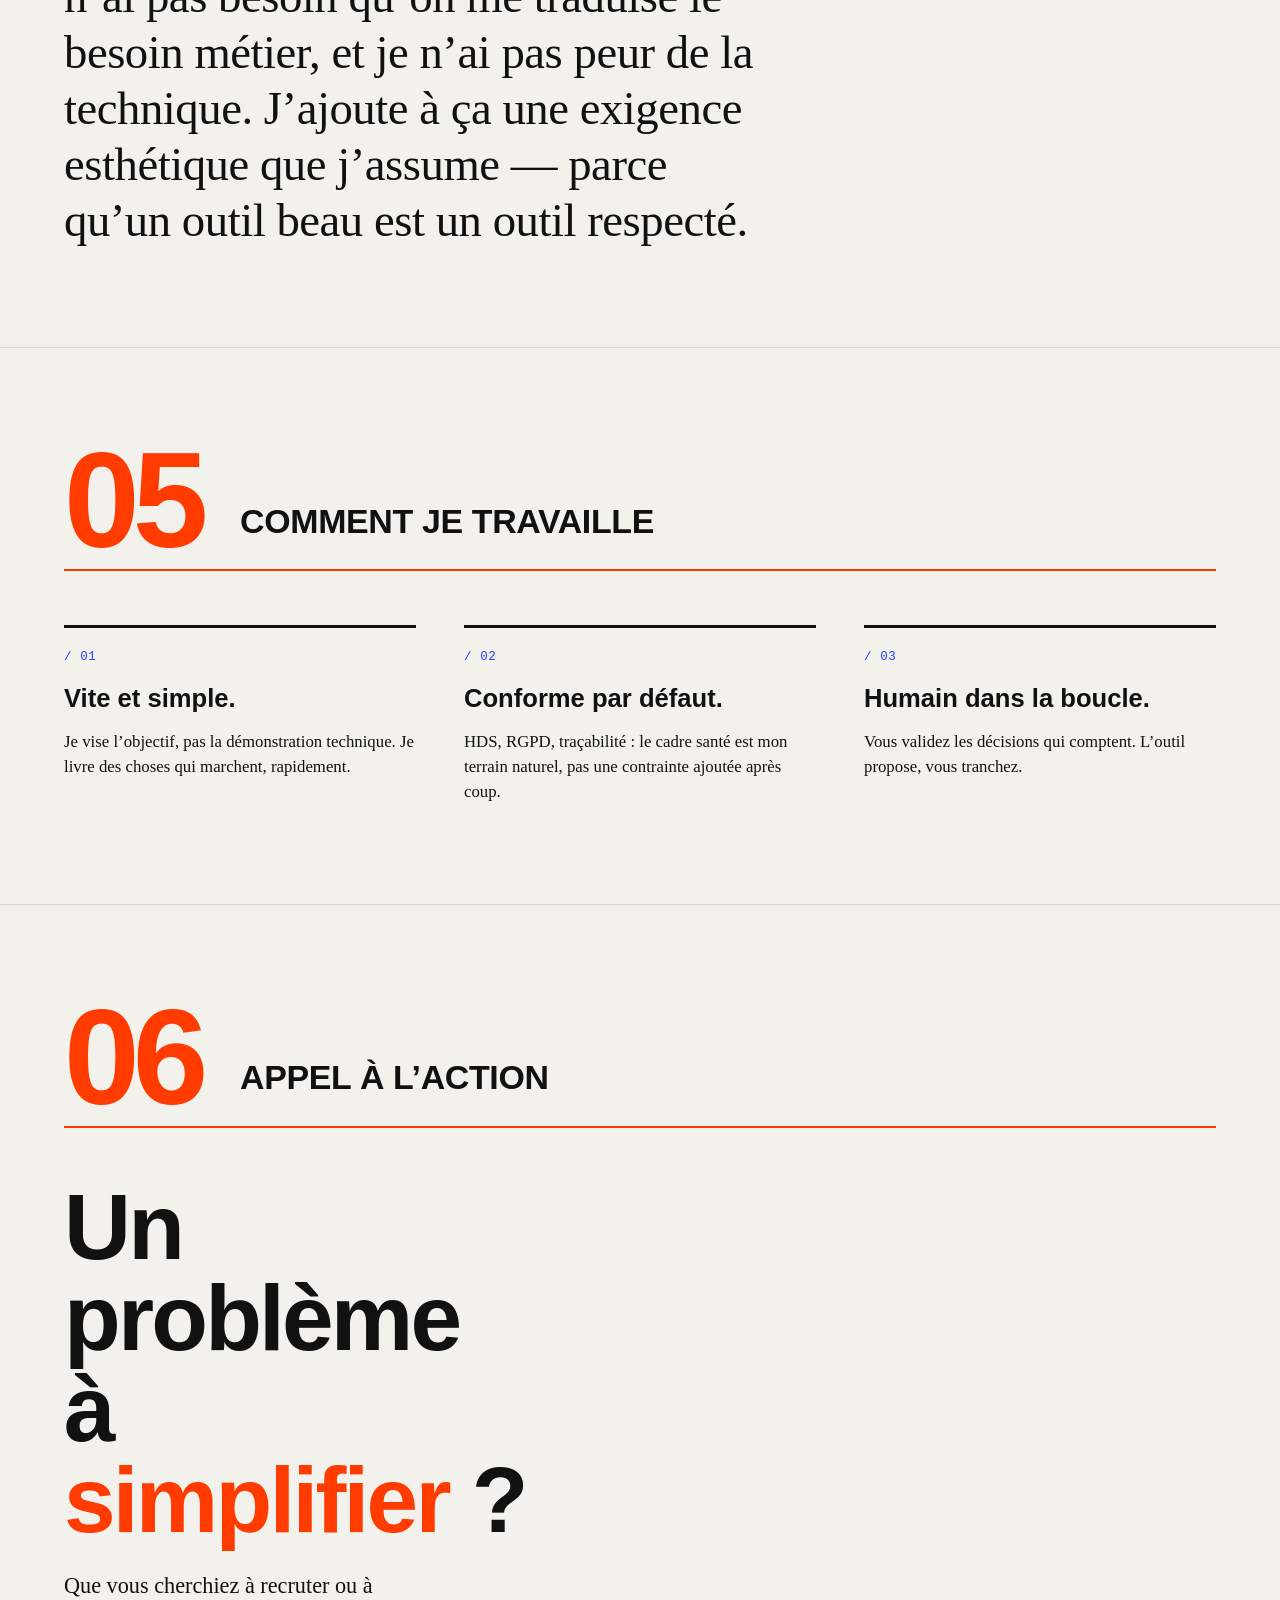
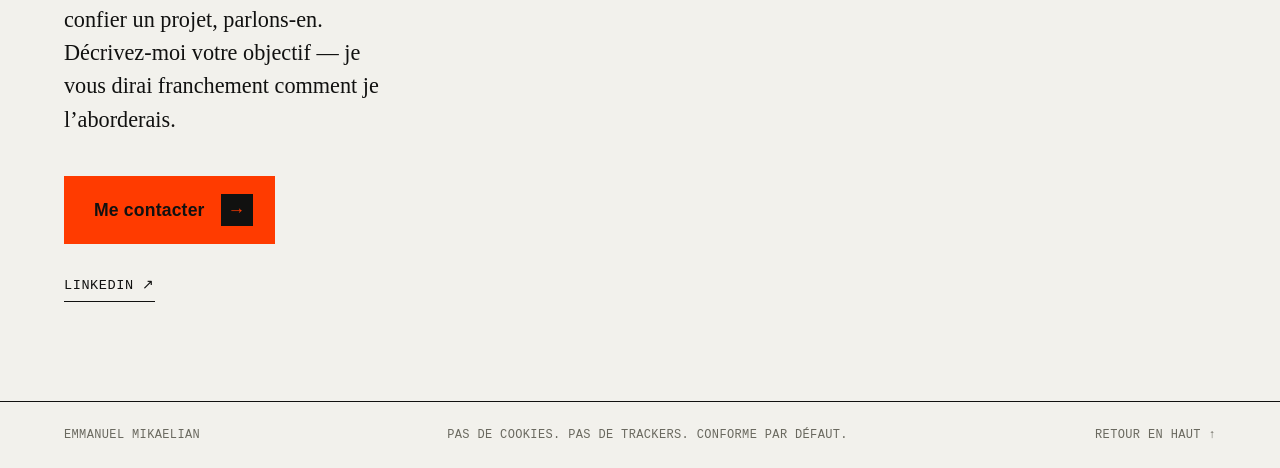
==== commit ec8745bf: "feat: URL personnalisée emmanuel-mikaelian.vercel.app + og:url Co-Authored-By: Claude Opus 4.8 (1M c" ====
--- a/index.html
+++ b/index.html
@@ -10,6 +10,7 @@
   <!-- Open Graph -->
   <meta property="og:type" content="website" />
   <meta property="og:locale" content="fr_FR" />
+  <meta property="og:url" content="https://emmanuel-mikaelian.vercel.app" />
   <meta property="og:title" content="Emmanuel Mikaelian — La complexité n’est pas une fatalité." />
   <meta property="og:description" content="Pharmacien et concepteur d’outils IA. J’opère là où l’erreur a des conséquences : la santé." />
   <!-- og:image + og:url : compléter après déploiement (image 1200×630, OG_IMAGE_À_REMPLIR) -->
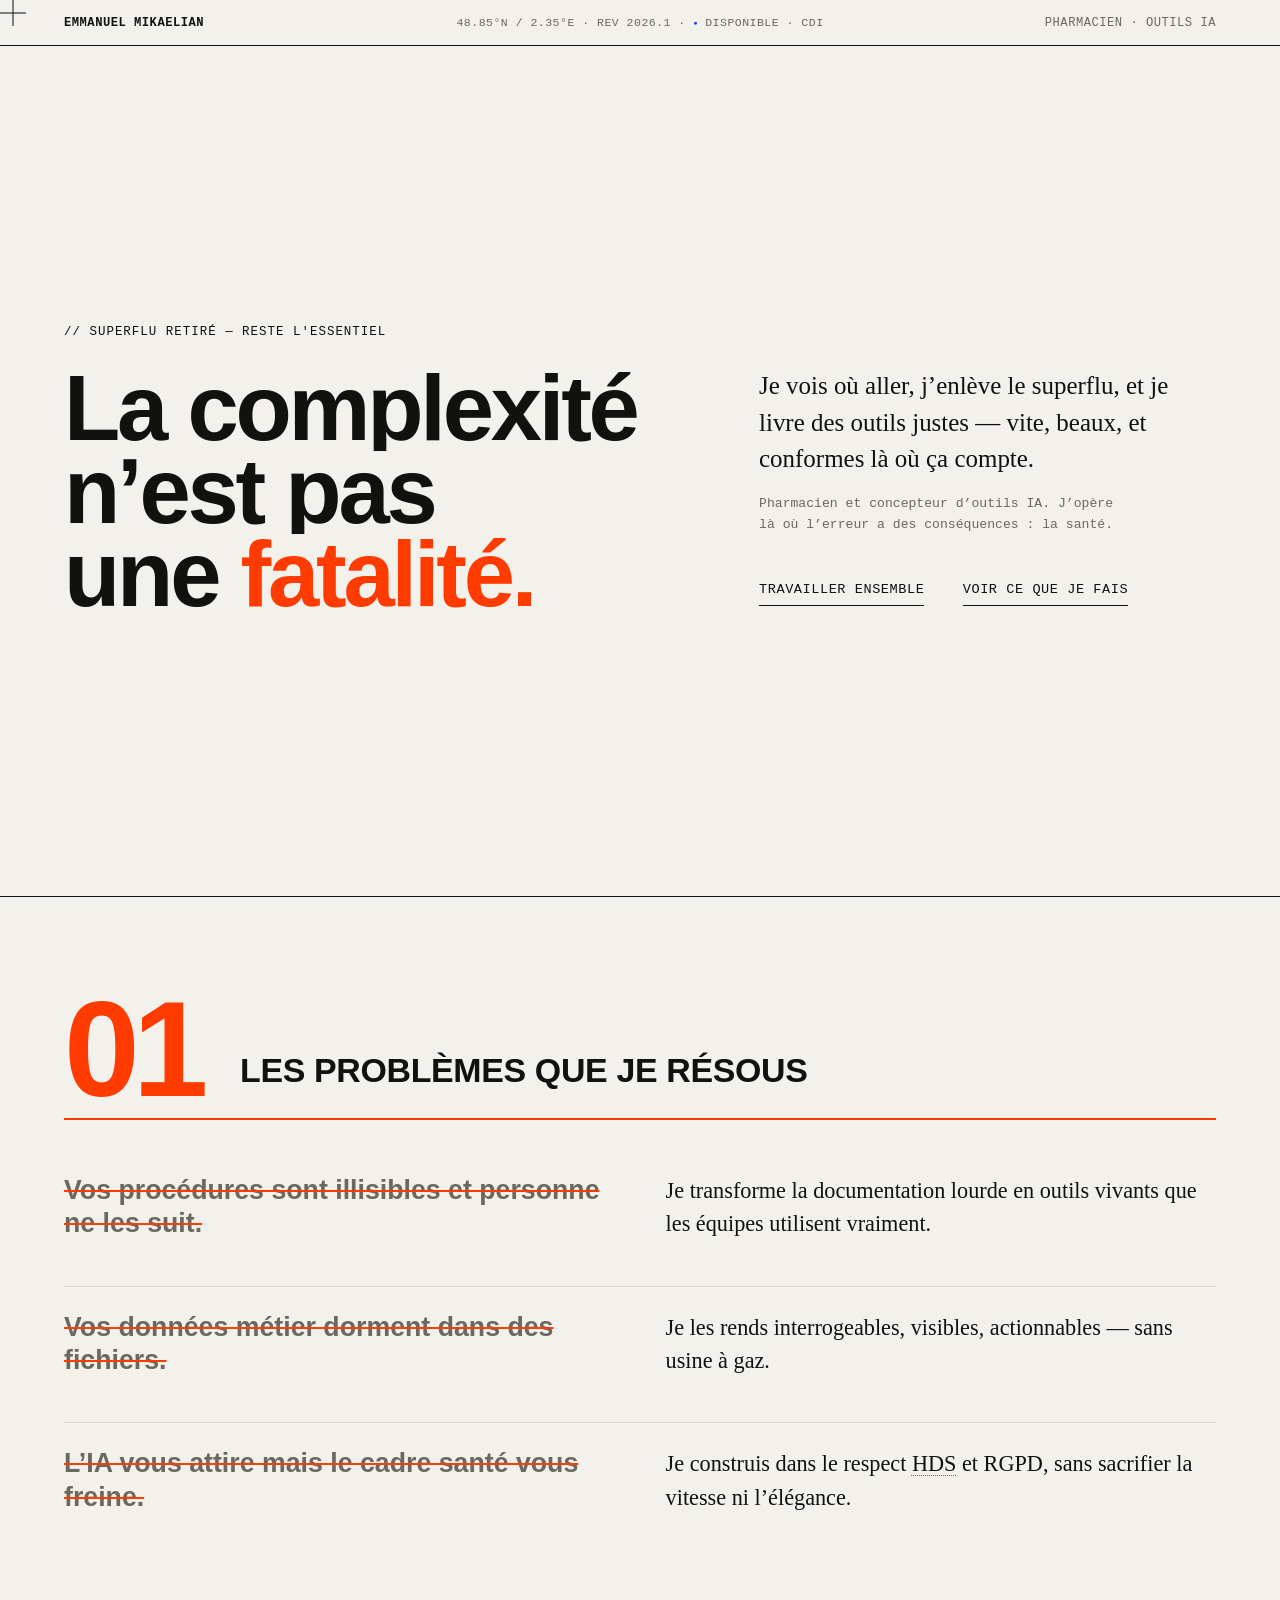
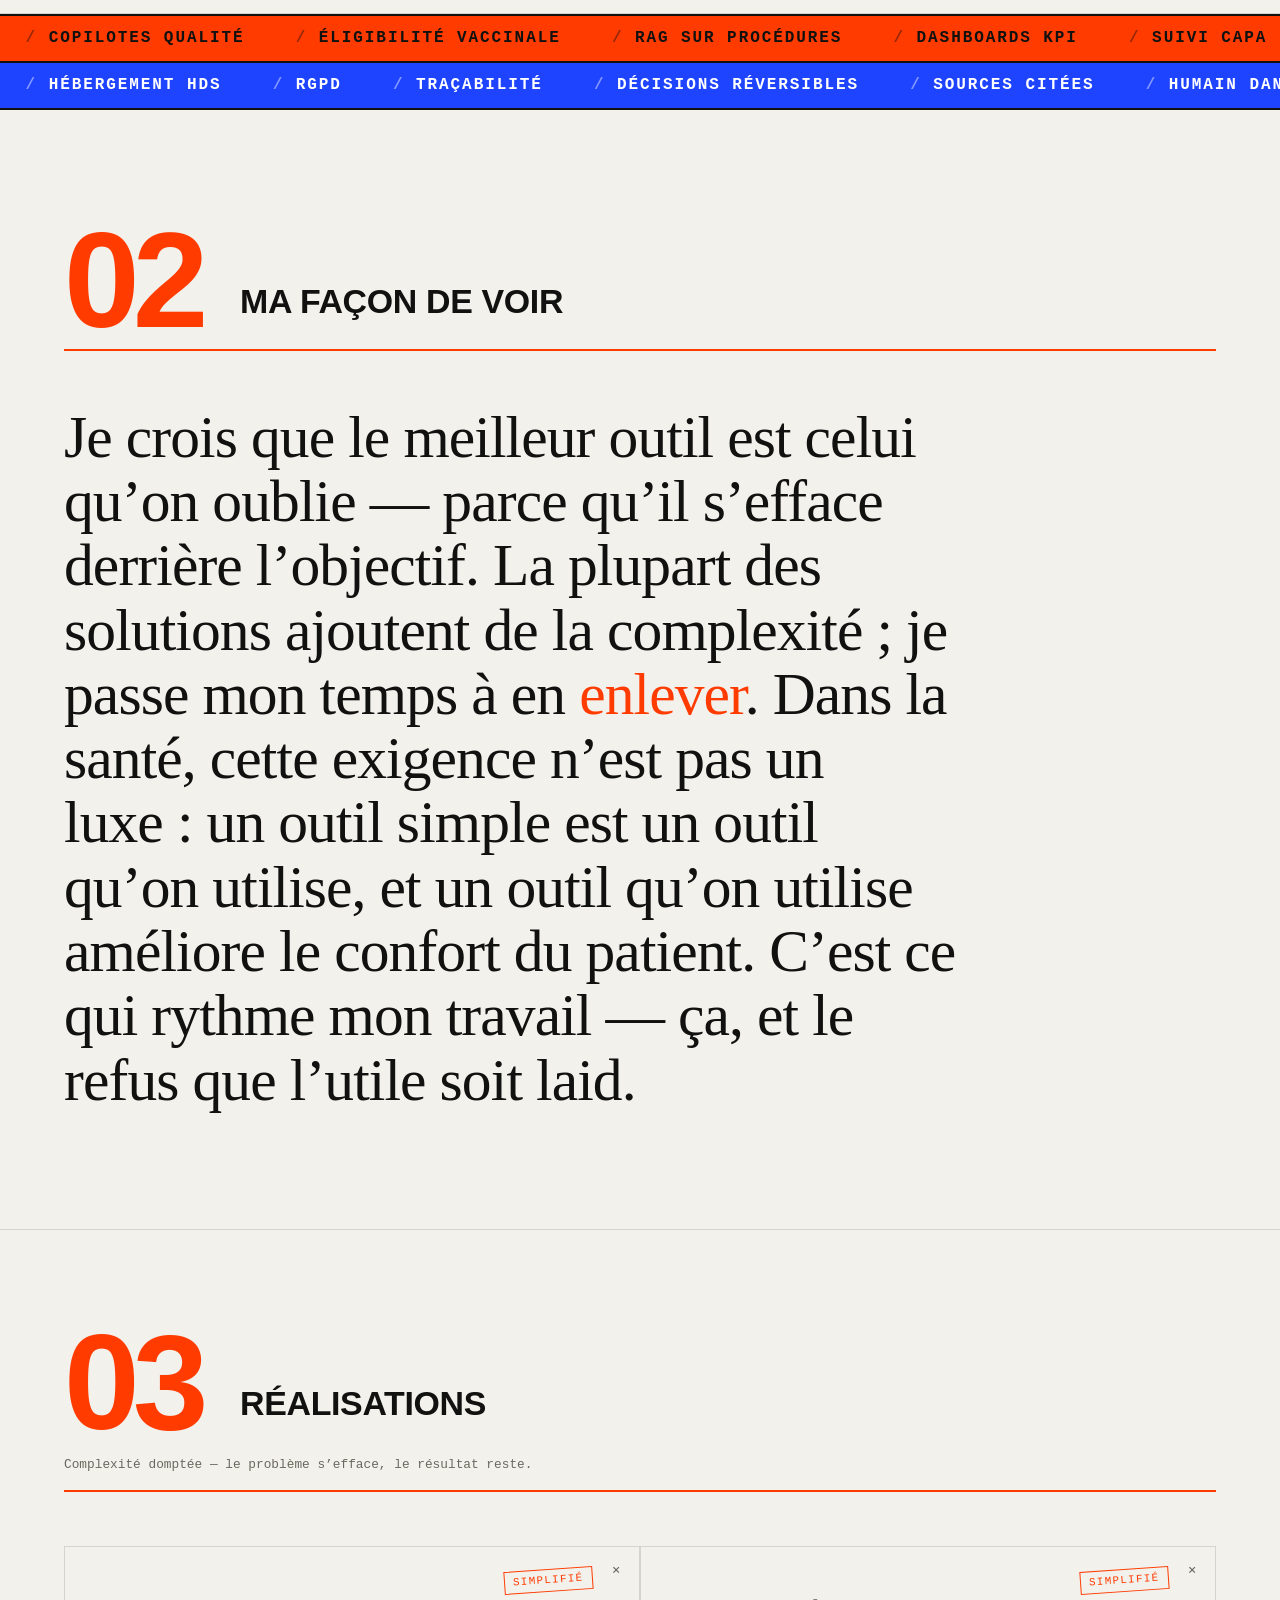
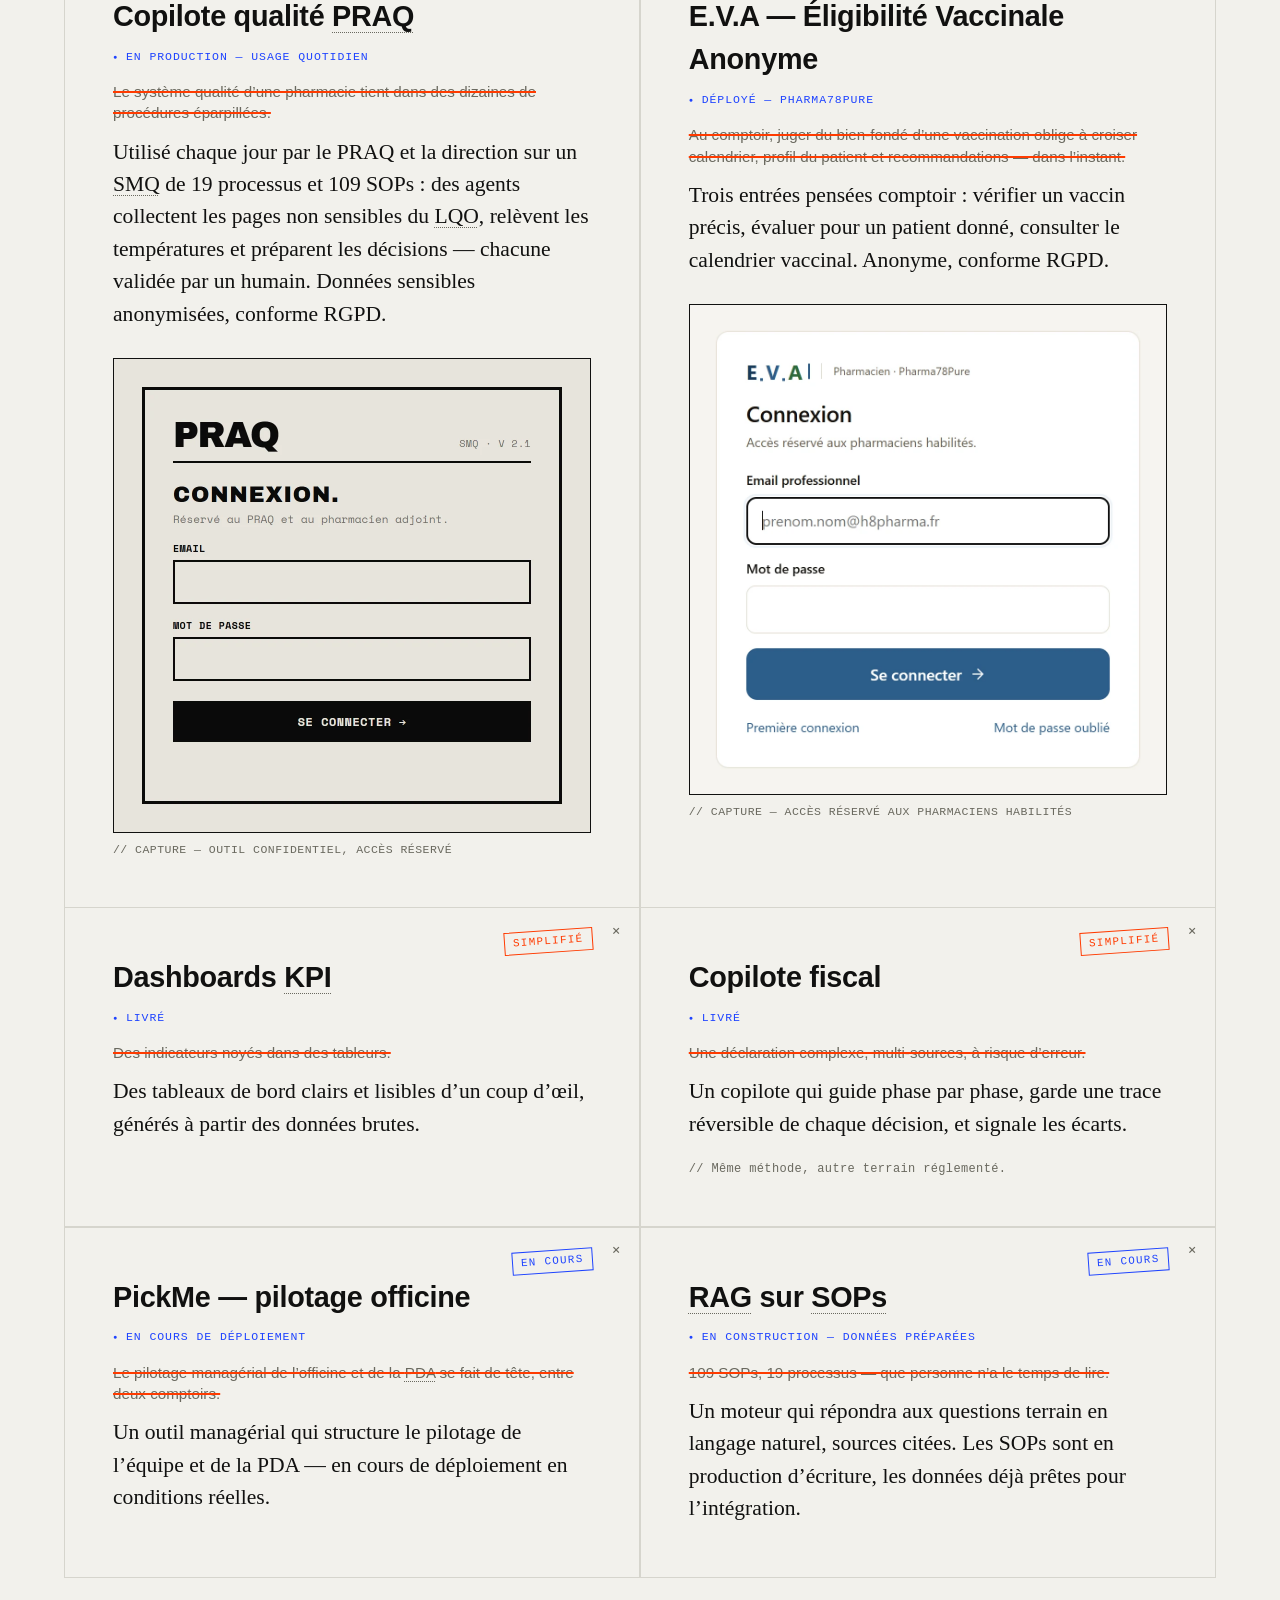
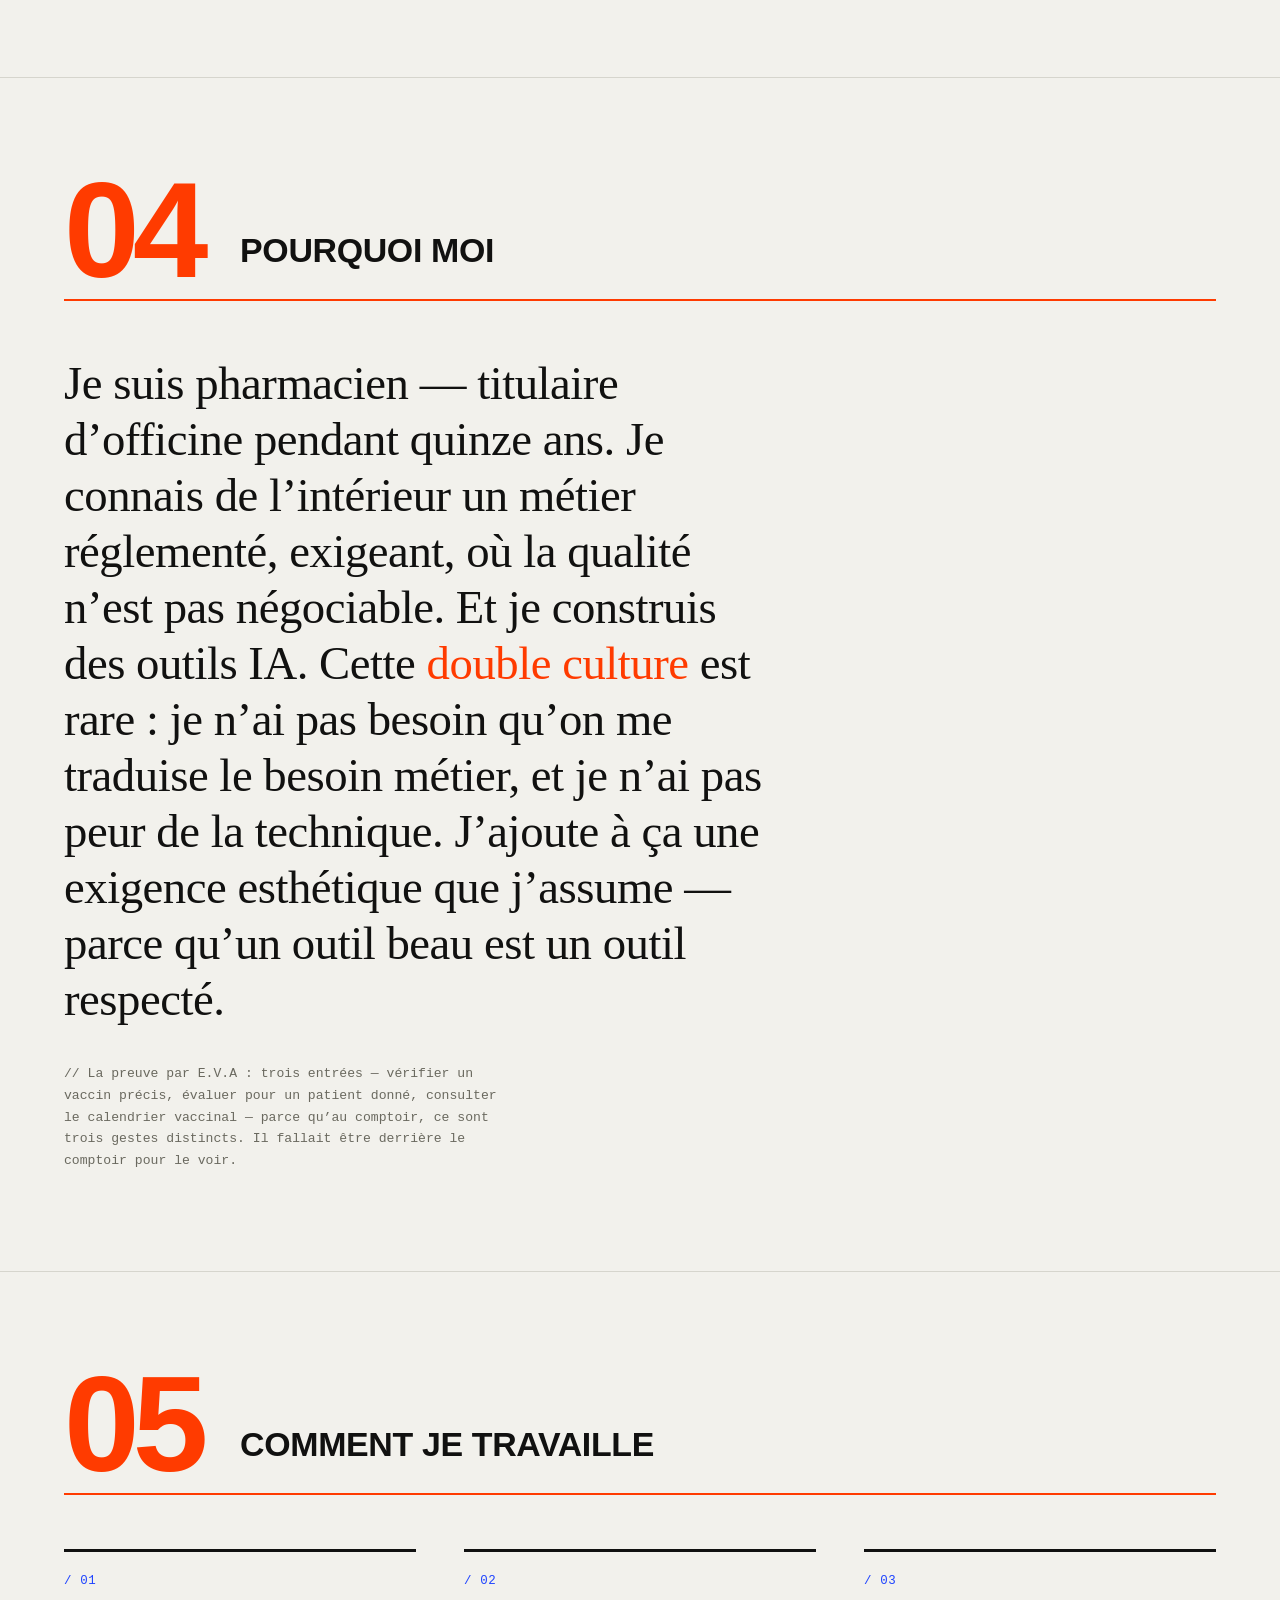
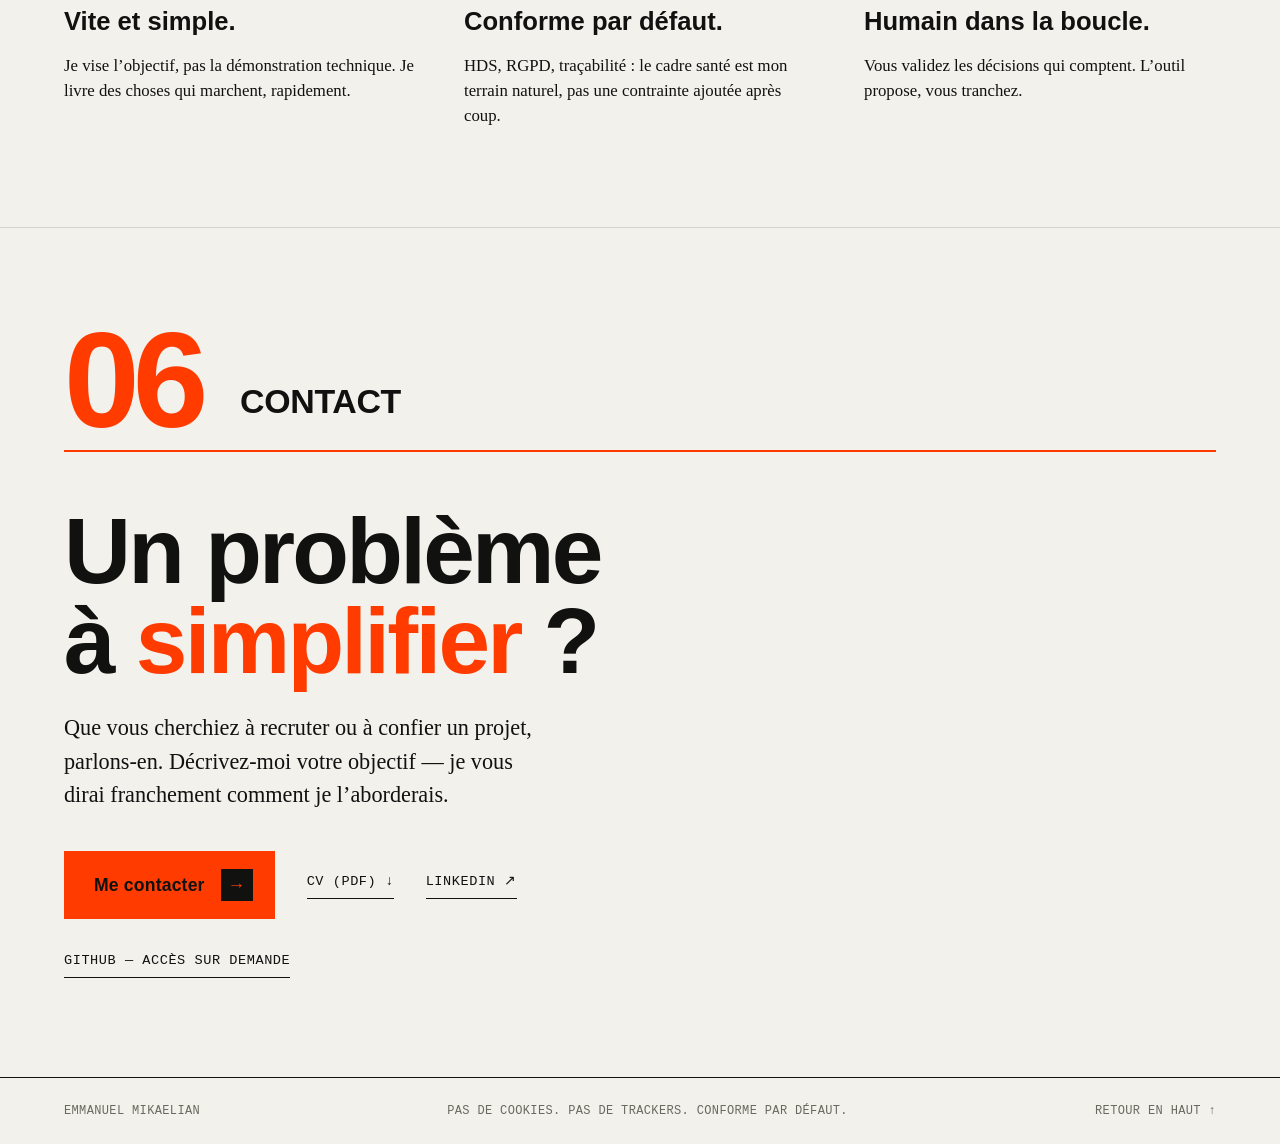
==== commit 0f4e4182: "Fond & forme : preuves réelles, signature corrigée, CV brutaliste Forme : - le trait qui barre barre" ====
--- a/index.html
+++ b/index.html
@@ -6,6 +6,10 @@
 
   <title>Emmanuel Mikaelian — Pharmacien & concepteur d’outils IA</title>
   <meta name="description" content="Je vois où aller, j’enlève le superflu, et je livre des outils justes — vite, beaux, et conformes là où ça compte. Pharmacien et concepteur d’outils IA pour la santé." />
+  <meta name="theme-color" content="#f2f1ec" />
+  <link rel="canonical" href="https://emmanuel-mikaelian.vercel.app/" />
+  <link rel="icon" href="favicon.svg" type="image/svg+xml" />
+  <link rel="apple-touch-icon" href="touch-icon.png" />
 
   <!-- Open Graph -->
   <meta property="og:type" content="website" />
@@ -13,10 +17,25 @@
   <meta property="og:url" content="https://emmanuel-mikaelian.vercel.app" />
   <meta property="og:title" content="Emmanuel Mikaelian — La complexité n’est pas une fatalité." />
   <meta property="og:description" content="Pharmacien et concepteur d’outils IA. J’opère là où l’erreur a des conséquences : la santé." />
-  <!-- og:image + og:url : compléter après déploiement (image 1200×630, OG_IMAGE_À_REMPLIR) -->
-  <meta property="og:image" content="OG_IMAGE_À_REMPLIR" />
+  <meta property="og:image" content="https://emmanuel-mikaelian.vercel.app/og-image.png" />
+  <meta property="og:image:width" content="1200" />
+  <meta property="og:image:height" content="630" />
   <meta property="og:image:alt" content="Emmanuel Mikaelian — La complexité n’est pas une fatalité." />
   <meta name="twitter:card" content="summary_large_image" />
+
+  <script type="application/ld+json">
+  {
+    "@context": "https://schema.org",
+    "@type": "Person",
+    "name": "Emmanuel Mikaelian",
+    "jobTitle": "Pharmacien & concepteur d’outils IA",
+    "description": "Pharmacien et concepteur d’outils IA pour la santé. Je vois où aller, j’enlève le superflu, et je livre des outils justes — conformes HDS et RGPD.",
+    "url": "https://emmanuel-mikaelian.vercel.app/",
+    "email": "mailto:mikaelian78@gmail.com",
+    "sameAs": ["https://www.linkedin.com/in/emmanuel-mikaelian/"],
+    "knowsAbout": ["Assurance qualité pharmaceutique", "IA générative", "RAG", "Conformité HDS", "RGPD"]
+  }
+  </script>
 
   <link rel="stylesheet" href="style.css" />
 </head>
@@ -25,7 +44,7 @@
 
   <header class="site-header">
     <span class="site-header__name">Emmanuel&nbsp;Mikaelian</span>
-    <samp class="site-header__spec" aria-hidden="true">48.85°N&nbsp;/&nbsp;2.35°E · REV&nbsp;2025.1 · <span class="dot">●</span>&nbsp;DISPONIBLE</samp>
+    <samp class="site-header__spec" aria-hidden="true">48.85°N&nbsp;/&nbsp;2.35°E · REV&nbsp;2026.1 · <span class="dot">●</span>&nbsp;DISPONIBLE&nbsp;·&nbsp;CDI</samp>
     <span class="site-header__role">Pharmacien · Outils&nbsp;IA</span>
   </header>
 
@@ -81,7 +100,7 @@
         </li>
         <li class="problem">
           <p class="problem__pain"><span class="strike">L’IA vous attire mais le cadre santé vous freine.</span></p>
-          <p class="problem__fix">Je construis dans le respect HDS et RGPD, sans sacrifier la vitesse ni l’élégance.</p>
+          <p class="problem__fix">Je construis dans le respect <abbr title="Hébergement de Données de Santé — certification française">HDS</abbr> et RGPD, sans sacrifier la vitesse ni l’élégance.</p>
         </li>
       </ol>
     </section>
@@ -89,11 +108,18 @@
     <!-- =============== BANDEAUX — CE QUE JE LIVRE / LE CADRE ======== -->
     <!-- Substance vérifiable. Rouge = réalisations concrètes,
          bleu = le cadre santé maîtrisé. Sens & vitesses opposés. -->
+    <p class="sr-only">
+      Ce que je livre : copilotes qualité, éligibilité vaccinale E.V.A,
+      RAG sur procédures, dashboards KPI, suivi CAPA, pilotage officine et PDA,
+      revue de direction, copilote fiscal.
+      Le cadre : hébergement HDS, RGPD, traçabilité, décisions réversibles,
+      sources citées, humain dans la boucle — conforme par défaut.
+    </p>
     <div class="strips" aria-hidden="true">
       <div class="strip strip--build">
         <div class="strip__track">
-          <span>Copilotes&nbsp;qualité</span><span>RAG&nbsp;sur&nbsp;procédures</span><span>Dashboards&nbsp;KPI</span><span>Suivi&nbsp;CAPA</span><span>Cartographie&nbsp;des&nbsp;SOPs</span><span>Revue&nbsp;de&nbsp;direction</span><span>Copilote&nbsp;fiscal</span>
-          <span>Copilotes&nbsp;qualité</span><span>RAG&nbsp;sur&nbsp;procédures</span><span>Dashboards&nbsp;KPI</span><span>Suivi&nbsp;CAPA</span><span>Cartographie&nbsp;des&nbsp;SOPs</span><span>Revue&nbsp;de&nbsp;direction</span><span>Copilote&nbsp;fiscal</span>
+          <span>Copilotes&nbsp;qualité</span><span>Éligibilité&nbsp;vaccinale</span><span>RAG&nbsp;sur&nbsp;procédures</span><span>Dashboards&nbsp;KPI</span><span>Suivi&nbsp;CAPA</span><span>Pilotage&nbsp;officine&nbsp;&amp;&nbsp;PDA</span><span>Revue&nbsp;de&nbsp;direction</span><span>Copilote&nbsp;fiscal</span>
+          <span>Copilotes&nbsp;qualité</span><span>Éligibilité&nbsp;vaccinale</span><span>RAG&nbsp;sur&nbsp;procédures</span><span>Dashboards&nbsp;KPI</span><span>Suivi&nbsp;CAPA</span><span>Pilotage&nbsp;officine&nbsp;&amp;&nbsp;PDA</span><span>Revue&nbsp;de&nbsp;direction</span><span>Copilote&nbsp;fiscal</span>
         </div>
       </div>
       <div class="strip strip--frame">
@@ -131,31 +157,66 @@
 
       <div class="work">
         <article class="card" data-cursor="card">
+          <button class="card__mark" type="button" aria-pressed="false" aria-label="Basculer entre le problème d’origine et la version simplifiée">+</button>
           <span class="card__stamp" aria-hidden="true">Simplifié</span>
-          <h3 class="card__name">Copilote qualité PRAQ</h3>
+          <h3 class="card__name">Copilote qualité <abbr title="Pharmacien Responsable Assurance Qualité">PRAQ</abbr></h3>
+          <p class="card__status"><span aria-hidden="true">●</span> En production — usage quotidien</p>
           <p class="card__before">Le système qualité d’une pharmacie tient dans des dizaines de procédures éparpillées.</p>
-          <p class="card__after">Un copilote qui relie la documentation qualité au pilotage quotidien&nbsp;: déclarer un dysfonctionnement, suivre une CAPA, préparer une revue de direction deviennent des gestes simples.</p>
+          <p class="card__after">Utilisé chaque jour par le PRAQ et la direction sur un <abbr title="Système de Management de la Qualité">SMQ</abbr> de 19&nbsp;processus et 109&nbsp;SOPs&nbsp;: des agents collectent les pages non sensibles du <abbr title="Système qualité pharmaceutique — logiciel de communication interne et de traçabilité, hébergé HDS">LQO</abbr>, relèvent les températures et préparent les décisions — chacune validée par un humain. Données sensibles anonymisées, conforme RGPD.</p>
+          <figure class="card__shot">
+            <img src="shot-praq.webp" alt="Écran de connexion du copilote PRAQ — réservé au PRAQ et au pharmacien adjoint" loading="lazy" width="476" height="473" />
+            <figcaption>// Capture — outil confidentiel, accès réservé</figcaption>
+          </figure>
         </article>
 
         <article class="card" data-cursor="card">
+          <button class="card__mark" type="button" aria-pressed="false" aria-label="Basculer entre le problème d’origine et la version simplifiée">+</button>
           <span class="card__stamp" aria-hidden="true">Simplifié</span>
-          <h3 class="card__name">RAG sur SOPs</h3>
-          <p class="card__before">Des centaines de pages de procédures que personne ne lit.</p>
-          <p class="card__after">Un moteur qui répond aux questions terrain en langage naturel, en s’appuyant sur les bonnes sources, au bon moment.</p>
+          <h3 class="card__name">E.V.A — Éligibilité Vaccinale Anonyme</h3>
+          <p class="card__status"><span aria-hidden="true">●</span> Déployé — Pharma78Pure</p>
+          <p class="card__before">Au comptoir, juger du bien-fondé d’une vaccination oblige à croiser calendrier, profil du patient et recommandations — dans l’instant.</p>
+          <p class="card__after">Trois entrées pensées comptoir&nbsp;: vérifier un vaccin précis, évaluer pour un patient donné, consulter le calendrier vaccinal. Anonyme, conforme RGPD.</p>
+          <figure class="card__shot">
+            <img src="shot-eva.webp" alt="Écran de connexion d’E.V.A — accès réservé aux pharmaciens habilités" loading="lazy" width="516" height="531" />
+            <figcaption>// Capture — accès réservé aux pharmaciens habilités</figcaption>
+          </figure>
         </article>
 
         <article class="card" data-cursor="card">
+          <button class="card__mark" type="button" aria-pressed="false" aria-label="Basculer entre le problème d’origine et la version simplifiée">+</button>
           <span class="card__stamp" aria-hidden="true">Simplifié</span>
-          <h3 class="card__name">Dashboards KPI</h3>
+          <h3 class="card__name">Dashboards <abbr title="Key Performance Indicators — indicateurs clés de performance">KPI</abbr></h3>
+          <p class="card__status"><span aria-hidden="true">●</span> Livré</p>
           <p class="card__before">Des indicateurs noyés dans des tableurs.</p>
           <p class="card__after">Des tableaux de bord clairs et lisibles d’un coup d’œil, générés à partir des données brutes.</p>
         </article>
 
         <article class="card" data-cursor="card">
+          <button class="card__mark" type="button" aria-pressed="false" aria-label="Basculer entre le problème d’origine et la version simplifiée">+</button>
           <span class="card__stamp" aria-hidden="true">Simplifié</span>
           <h3 class="card__name">Copilote fiscal</h3>
+          <p class="card__status"><span aria-hidden="true">●</span> Livré</p>
           <p class="card__before">Une déclaration complexe, multi-sources, à risque d’erreur.</p>
           <p class="card__after">Un copilote qui guide phase par phase, garde une trace réversible de chaque décision, et signale les écarts.</p>
+          <p class="card__note">// Même méthode, autre terrain réglementé.</p>
+        </article>
+
+        <article class="card card--wip" data-cursor="card">
+          <button class="card__mark" type="button" aria-pressed="false" aria-label="Basculer entre le problème d’origine et la version simplifiée">+</button>
+          <span class="card__stamp" aria-hidden="true">En cours</span>
+          <h3 class="card__name">PickMe — pilotage officine</h3>
+          <p class="card__status"><span aria-hidden="true">●</span> En cours de déploiement</p>
+          <p class="card__before">Le pilotage managérial de l’officine et de la <abbr title="Préparation des Doses à Administrer">PDA</abbr> se fait de tête, entre deux comptoirs.</p>
+          <p class="card__after">Un outil managérial qui structure le pilotage de l’équipe et de la PDA — en cours de déploiement en conditions réelles.</p>
+        </article>
+
+        <article class="card card--wip" data-cursor="card">
+          <button class="card__mark" type="button" aria-pressed="false" aria-label="Basculer entre le problème d’origine et la version simplifiée">+</button>
+          <span class="card__stamp" aria-hidden="true">En cours</span>
+          <h3 class="card__name"><abbr title="Retrieval-Augmented Generation — génération augmentée par recherche documentaire">RAG</abbr> sur <abbr title="Standard Operating Procedures — procédures opératoires normalisées">SOPs</abbr></h3>
+          <p class="card__status"><span aria-hidden="true">●</span> En construction — données préparées</p>
+          <p class="card__before">109 SOPs, 19 processus — que personne n’a le temps de lire.</p>
+          <p class="card__after">Un moteur qui répondra aux questions terrain en langage naturel, sources citées. Les SOPs sont en production d’écriture, les données déjà prêtes pour l’intégration.</p>
         </article>
       </div>
     </section>
@@ -168,13 +229,21 @@
       </div>
 
       <p class="why">
-        Je suis pharmacien. Je connais de l’intérieur un métier réglementé, exigeant,
+        Je suis pharmacien — titulaire d’officine pendant quinze ans.
+        Je connais de l’intérieur un métier réglementé, exigeant,
         où la qualité n’est pas négociable. Et je construis des outils IA. Cette
         <em class="mark">double culture</em> est rare&nbsp;: je n’ai pas besoin
         qu’on me traduise le besoin métier, et je n’ai pas peur de la technique.
         J’ajoute à ça une exigence esthétique que j’assume — parce qu’un outil beau
         est un outil respecté.
       </p>
+
+      <p class="why__proof">
+        // La preuve par E.V.A&nbsp;: trois entrées — vérifier un vaccin précis,
+        évaluer pour un patient donné, consulter le calendrier vaccinal — parce
+        qu’au comptoir, ce sont trois gestes distincts. Il fallait être derrière
+        le comptoir pour le voir.
+      </p>
     </section>
 
     <!-- ====================== 05 — MÉTHODE ========================== -->
@@ -207,7 +276,7 @@
     <section class="section section--cta" id="contact" aria-labelledby="cta-title">
       <div class="section__head">
         <span class="section__index" aria-hidden="true">06</span>
-        <h2 class="section__label" id="cta-title">Appel à l’action</h2>
+        <h2 class="section__label" id="cta-title">Contact</h2>
       </div>
 
       <div class="cta">
@@ -221,7 +290,9 @@
             <span>Me contacter</span>
             <span class="cta__button-mark" aria-hidden="true">→</span>
           </a>
+          <a class="cta__secondary" href="cv.pdf" target="_blank" rel="noopener" data-cursor="link">CV (PDF) ↓</a>
           <a class="cta__secondary" href="https://www.linkedin.com/in/emmanuel-mikaelian/" target="_blank" rel="noopener noreferrer" data-cursor="link">LinkedIn ↗</a>
+          <a class="cta__secondary" href="mailto:mikaelian78@gmail.com?subject=Acc%C3%A8s%20au%20code%20%28GitHub%29" data-cursor="link">GitHub — accès sur demande</a>
         </div>
       </div>
     </section>
--- a/style.css
+++ b/style.css
@@ -56,22 +56,38 @@
 /* Signature — la marque vermillon de « ce qui reste » */
 .mark { color: var(--accent); white-space: nowrap; }
 
-/* La marque de « ce qui a été retiré » : le trait qui barre */
+/* Contenu pour lecteurs d'écran / crawlers uniquement */
+.sr-only {
+  position: absolute;
+  width: 1px; height: 1px;
+  padding: 0; margin: -1px;
+  overflow: hidden;
+  clip: rect(0 0 0 0);
+  white-space: nowrap;
+  border: 0;
+}
+
+/* Jargon explicité au survol — registre documentaire, pas ornement */
+abbr[title] {
+  text-decoration: underline dotted;
+  text-decoration-thickness: 1px;
+  text-underline-offset: 0.2em;
+  text-decoration-color: var(--muted);
+  cursor: help;
+}
+
+/* La marque de « ce qui a été retiré » : le trait qui barre.
+   text-decoration et non ::after → barre CHAQUE ligne quand le texte wrap
+   (un ::after positionné à 52% tombait entre deux lignes). Arbitrage :
+   l'animation devient un fondu de couleur, plus un wipe gauche→droite. */
 .strike {
-  position: relative;
-  color: var(--muted);
-}
-.strike::after {
-  content: "";
-  position: absolute;
-  left: -0.05em; right: -0.05em;
-  top: 52%;
-  height: var(--rule);
-  background: var(--accent);
-  transform: scaleX(var(--strike, 0));
-  transform-origin: left center;
-  transition: transform .55s var(--ease-mech);
-}
+  color: var(--muted);
+  text-decoration: line-through;
+  text-decoration-thickness: var(--rule);
+  text-decoration-color: transparent;
+  transition: text-decoration-color .55s var(--ease-mech);
+}
+.strike.is-struck { text-decoration-color: var(--accent); }
 
 /* ----------------------- Grain analogique ------------------- */
 /* Texture « document déclassifié » — fixe, au-dessus de tout, inerte. */
@@ -156,7 +172,8 @@
   font-size: .72rem;
   white-space: nowrap;
 }
-.site-header__spec .dot { color: var(--accent); font-size: .6em; vertical-align: middle; }
+/* cobalt, pas vermillon : rouge = occupé dans l'imaginaire commun */
+.site-header__spec .dot { color: var(--blue); font-size: .6em; vertical-align: middle; }
 .site-header__role { justify-self: end; color: var(--muted); }
 
 /* ---------------------------- Hero -------------------------- */
@@ -362,6 +379,8 @@
 /* Substance vérifiable, deux registres. Sens & vitesses opposés.
    Rouge = réalisations livrées · bleu = cadre santé maîtrisé. */
 .strips { overflow: hidden; border-block: 2px solid var(--ink); }
+/* WCAG 2.2.2 : tout mouvement > 5 s doit pouvoir être mis en pause */
+.strips:hover .strip__track { animation-play-state: paused; }
 .strip { overflow: hidden; }
 .strip + .strip { border-top: 2px solid var(--ink); }
 .strip--build { background: var(--accent); }
@@ -396,10 +415,12 @@
 /* Pression sensorielle par l'ÉCHELLE : la police reste simple et nette,
    c'est la taille du message qui presse. Le bloc remplit la largeur. */
 .section--vision { padding-block: clamp(4.5rem, 13vh, 11rem); }
+/* Échelle recalibrée : la pression reste, mais le bloc tient ~1 écran
+   sur desktop (il en faisait presque 2 à 5.25rem / 26ch). */
 .vision {
   font-family: var(--font-serif);
-  max-width: min(100%, 26ch);
-  font-size: clamp(1.85rem, 1rem + 4.8vw, 5.25rem);
+  max-width: min(100%, 30ch);
+  font-size: clamp(1.85rem, 1rem + 3.4vw, 3.9rem);
   line-height: 1.08;
   letter-spacing: -0.015em;
   font-weight: 500;
@@ -422,23 +443,34 @@
   flex-direction: column;
   gap: 1rem;
   overflow: hidden;
+  cursor: pointer;            /* la carte rejoue le geste au clic */
   transition: background .3s var(--ease-out);
 }
-.card::before { /* repère crosshair coin haut-droit */
-  content: "+";
+.card:hover, .card:focus-within { background: var(--paper-2); }
+
+/* Repère crosshair = VRAI bouton : rejouer complexe ⇄ simple (la carte
+   entière est cliquable, le bouton porte le clavier et l'accessibilité). */
+.card__mark {
   position: absolute;
-  top: .75rem; right: .9rem;
+  top: .35rem; right: .35rem;
+  width: 2.2rem; height: 2.2rem;
+  display: grid;
+  place-items: center;
+  background: none;
+  border: 0;
+  padding: 0;
   font-family: var(--font-mono);
   color: var(--muted);
   font-size: 1rem;
+  cursor: pointer;
   transition: color .3s linear, transform .4s var(--ease-mech);
 }
-.card:hover, .card:focus-within { background: var(--paper-2); }
-.card:hover::before, .card:focus-within::before { color: var(--accent); transform: rotate(45deg); }
+.card:hover .card__mark, .card:focus-within .card__mark { color: var(--accent); }
+.card.is-simplified .card__mark { transform: rotate(45deg); }
 
 .card__stamp {
   position: absolute;
-  top: 1.4rem; right: 1.4rem;
+  top: 1.4rem; right: 2.9rem;   /* décalé du bouton crosshair */
   font-family: var(--font-mono);
   font-size: .68rem;
   text-transform: uppercase;
@@ -451,34 +483,77 @@
   transition: opacity .3s linear, transform .45s var(--ease-mech);
 }
 .card.is-simplified .card__stamp { opacity: 1; transform: rotate(-4deg) scale(1); }
+/* Mobile : le tampon entre dans le flux — il chevauchait les titres longs */
+@media (max-width: 540px) {
+  .card__stamp {
+    position: static;
+    order: -1;
+    align-self: flex-start;
+    margin-bottom: -0.25rem;
+  }
+}
 
 .card__name {
   font-size: clamp(1.2rem, 1rem + 1vw, 1.9rem);
   font-weight: 800;
   letter-spacing: -0.01em;
 }
+
+/* Statut honnête par projet — registre cobalt (rigueur), substance vérifiable */
+.card__status {
+  font-family: var(--font-mono);
+  font-size: .72rem;
+  text-transform: uppercase;
+  letter-spacing: .08em;
+  color: var(--blue);
+  margin-top: -0.4rem;
+}
+.card__status span { font-size: .6em; vertical-align: middle; }
+
+/* Note de méthode (copilote fiscal) — commentaire technique en pied de carte */
+.card__note {
+  font-family: var(--font-mono);
+  font-size: .75rem;
+  letter-spacing: .03em;
+  color: var(--muted);
+  margin-top: auto;
+}
+
+/* Projet en cours : le tampon passe au cobalt — on ne tamponne pas
+   « Simplifié » sur un chantier ouvert */
+.card--wip .card__stamp { color: var(--blue); border-color: var(--blue); }
+
+/* Capture d'outil — pièce versée au dossier, cadrée comme un document */
+.card__shot {
+  margin: .5rem 0 0;
+}
+.card__shot img {
+  display: block;
+  width: 100%;
+  height: auto;
+  border: var(--rule) solid var(--ink);
+}
+.card__shot figcaption {
+  margin-top: .5rem;
+  font-family: var(--font-mono);
+  font-size: .72rem;
+  letter-spacing: .04em;
+  text-transform: uppercase;
+  color: var(--muted);
+}
+/* L'« avant » reste lisible en entier une fois barré : la troncature
+   amputait l'argument avant/après (et le texte muted reste AA). Le retrait
+   est dit par la rature, pas par l'amputation. */
 .card__before {
-  position: relative;
   color: var(--muted);
   font-size: .95rem;
   line-height: 1.4;
-  max-height: 8rem;
-  opacity: 1;
-  overflow: hidden;
-  transition: max-height .55s var(--ease-mech), opacity .4s linear;
-}
-.card__before::after {
-  content: "";
-  position: absolute;
-  left: 0; right: 0; top: 50%;
-  height: var(--rule);
-  background: var(--accent);
-  transform: scaleX(0);
-  transform-origin: left center;
-  transition: transform .5s var(--ease-mech);
-}
-.card.is-simplified .card__before { max-height: 1.4rem; opacity: .35; }
-.card.is-simplified .card__before::after { transform: scaleX(1); }
+  text-decoration: line-through;
+  text-decoration-thickness: var(--rule);
+  text-decoration-color: transparent;
+  transition: text-decoration-color .5s var(--ease-mech);
+}
+.card.is-simplified .card__before { text-decoration-color: var(--accent); }
 
 .card__after {
   font-family: var(--font-serif);
@@ -499,6 +574,16 @@
   font-weight: 500;
 }
 
+/* La preuve concrète de la double culture — registre technique, factuel */
+.why__proof {
+  margin-top: clamp(1.5rem, 4vh, 2.5rem);
+  max-width: 58ch;
+  font-family: var(--font-mono);
+  font-size: .82rem;
+  line-height: 1.65;
+  color: var(--muted);
+}
+
 /* ----------------------- 05 Méthode ------------------------- */
 .method {
   display: grid;
@@ -530,13 +615,15 @@
 
 /* ------------------------- 06 CTA --------------------------- */
 .section--cta { border-bottom: none; }
-.cta { max-width: 30ch; }
+.cta { max-width: 60ch; }
 .cta__title {
   font-size: clamp(2.2rem, 1rem + 6vw, 6rem);
   line-height: 0.98;
   letter-spacing: -0.03em;
   font-weight: 800;
   margin-bottom: 1.5rem;
+  max-width: 13ch;        /* 2 lignes équilibrées — plus de « à » orphelin */
+  text-wrap: balance;
 }
 .cta__text {
   font-family: var(--font-serif);
@@ -631,10 +718,9 @@
   .reveal { opacity: 1; transform: none; }
   .hero__noise { display: none; }
   .is-animated .hero__line > span { transform: none; }
-  .strike::after { transform: scaleX(1); }
+  .strike { text-decoration-color: var(--accent); }
   .section__head::after { transform: scaleX(1); }
-  .card__before { max-height: 1.4rem; opacity: .35; }
-  .card__before::after { transform: scaleX(1); }
+  .card__before { text-decoration-color: var(--accent); }
   .card__stamp { opacity: 1; transform: rotate(-4deg) scale(1); }
   .grain.is-on::after { animation: none; }
 }
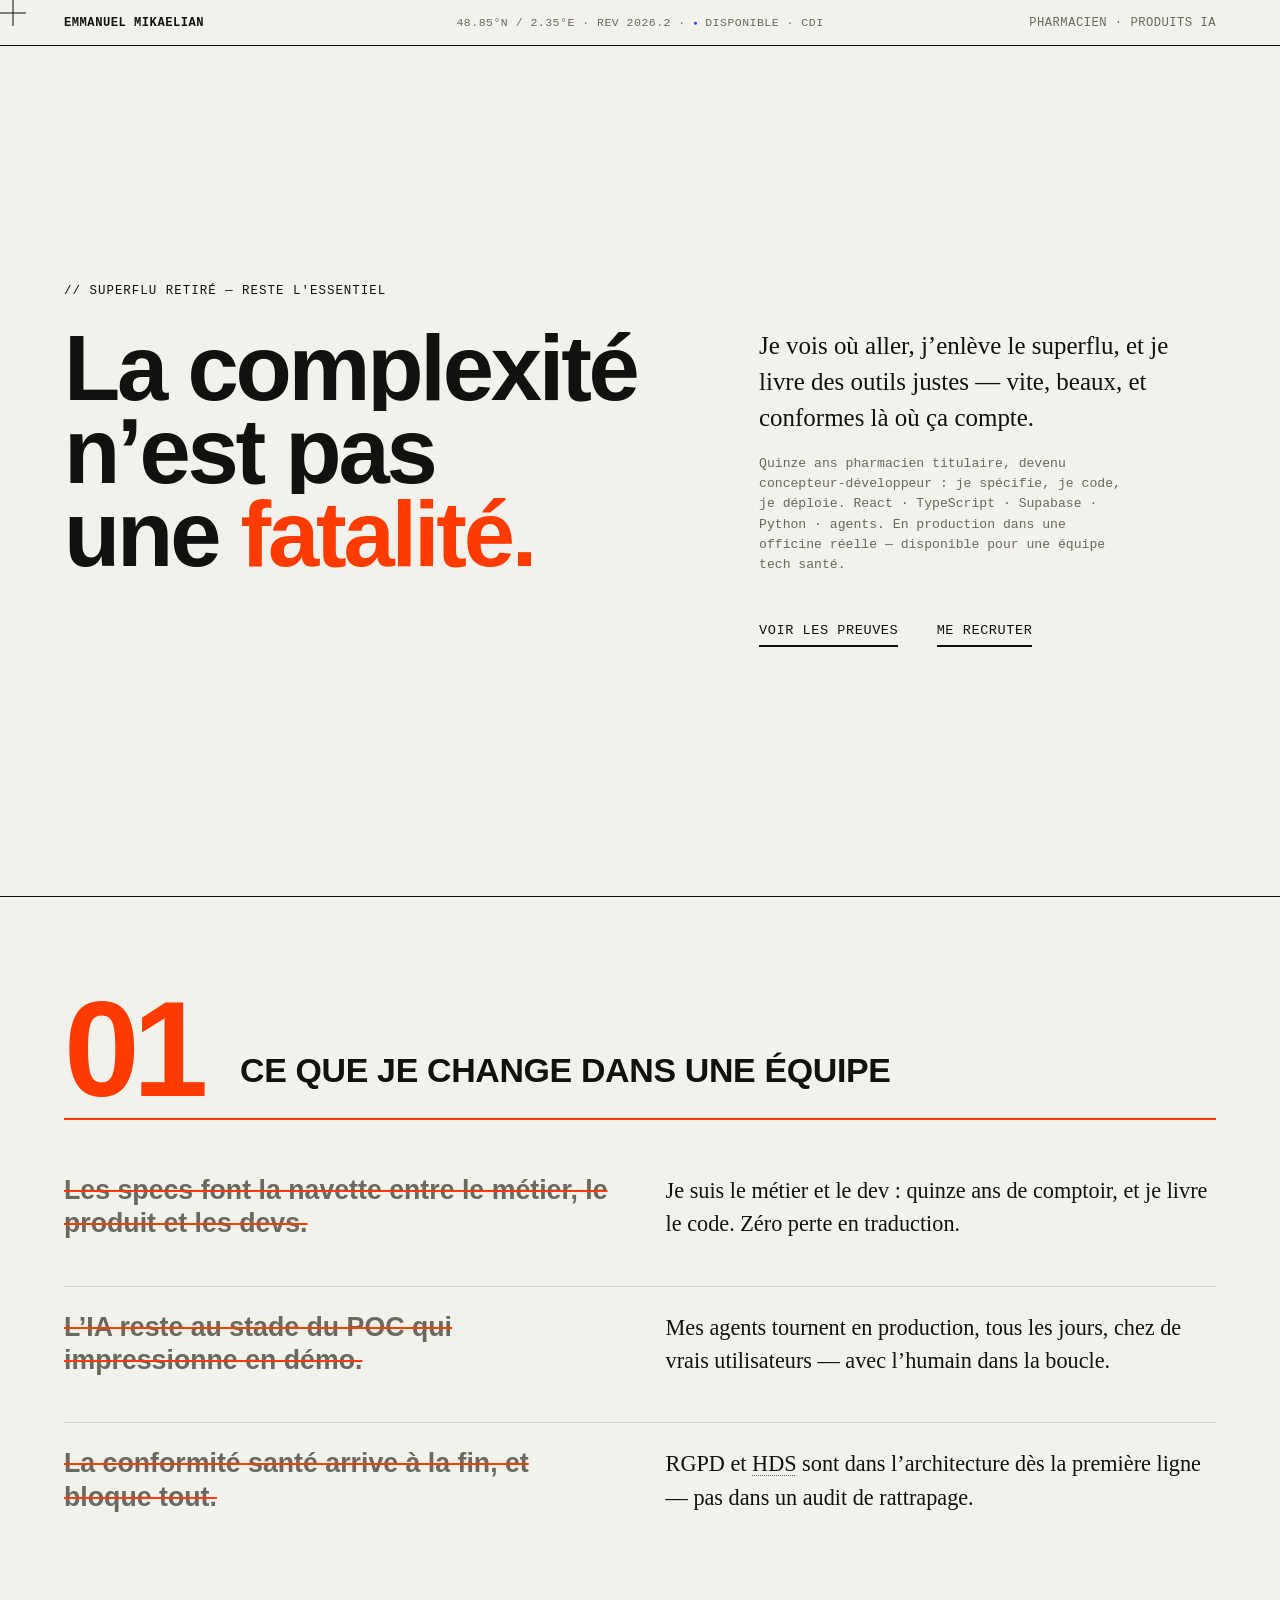
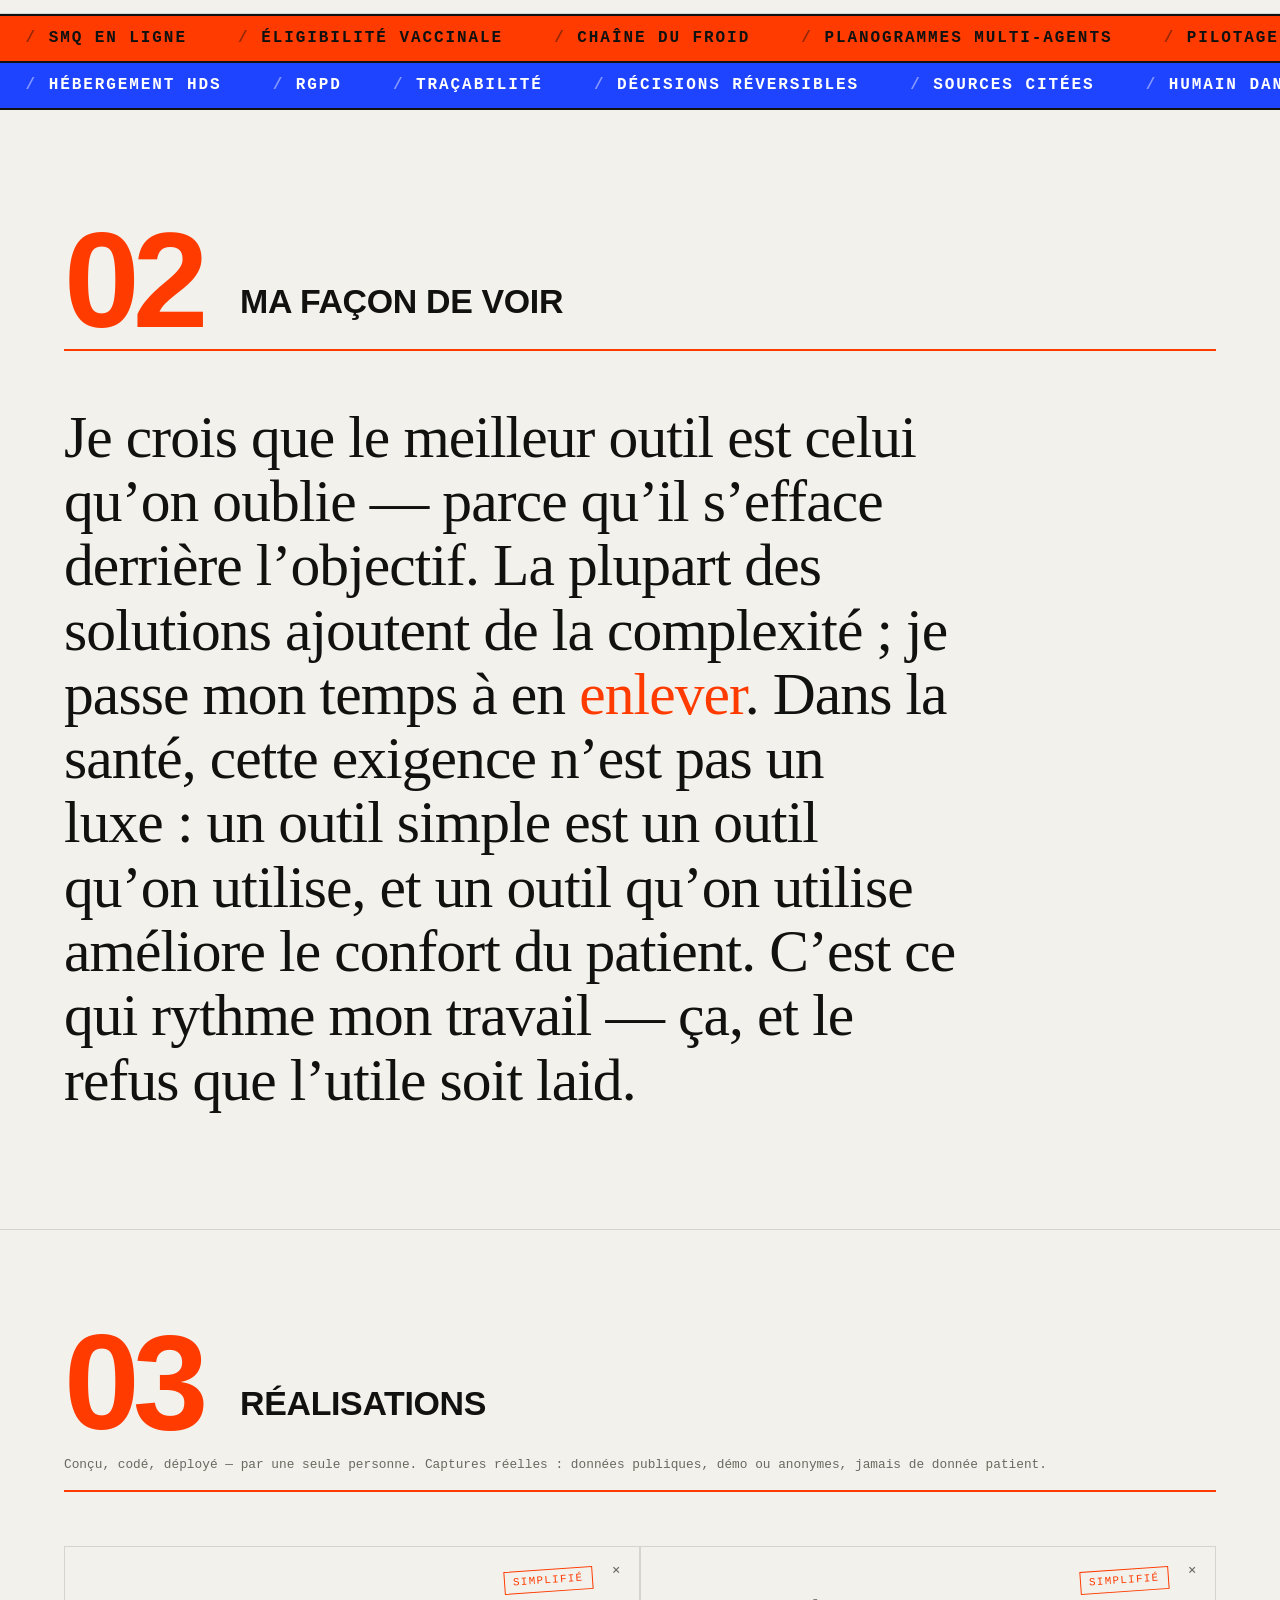
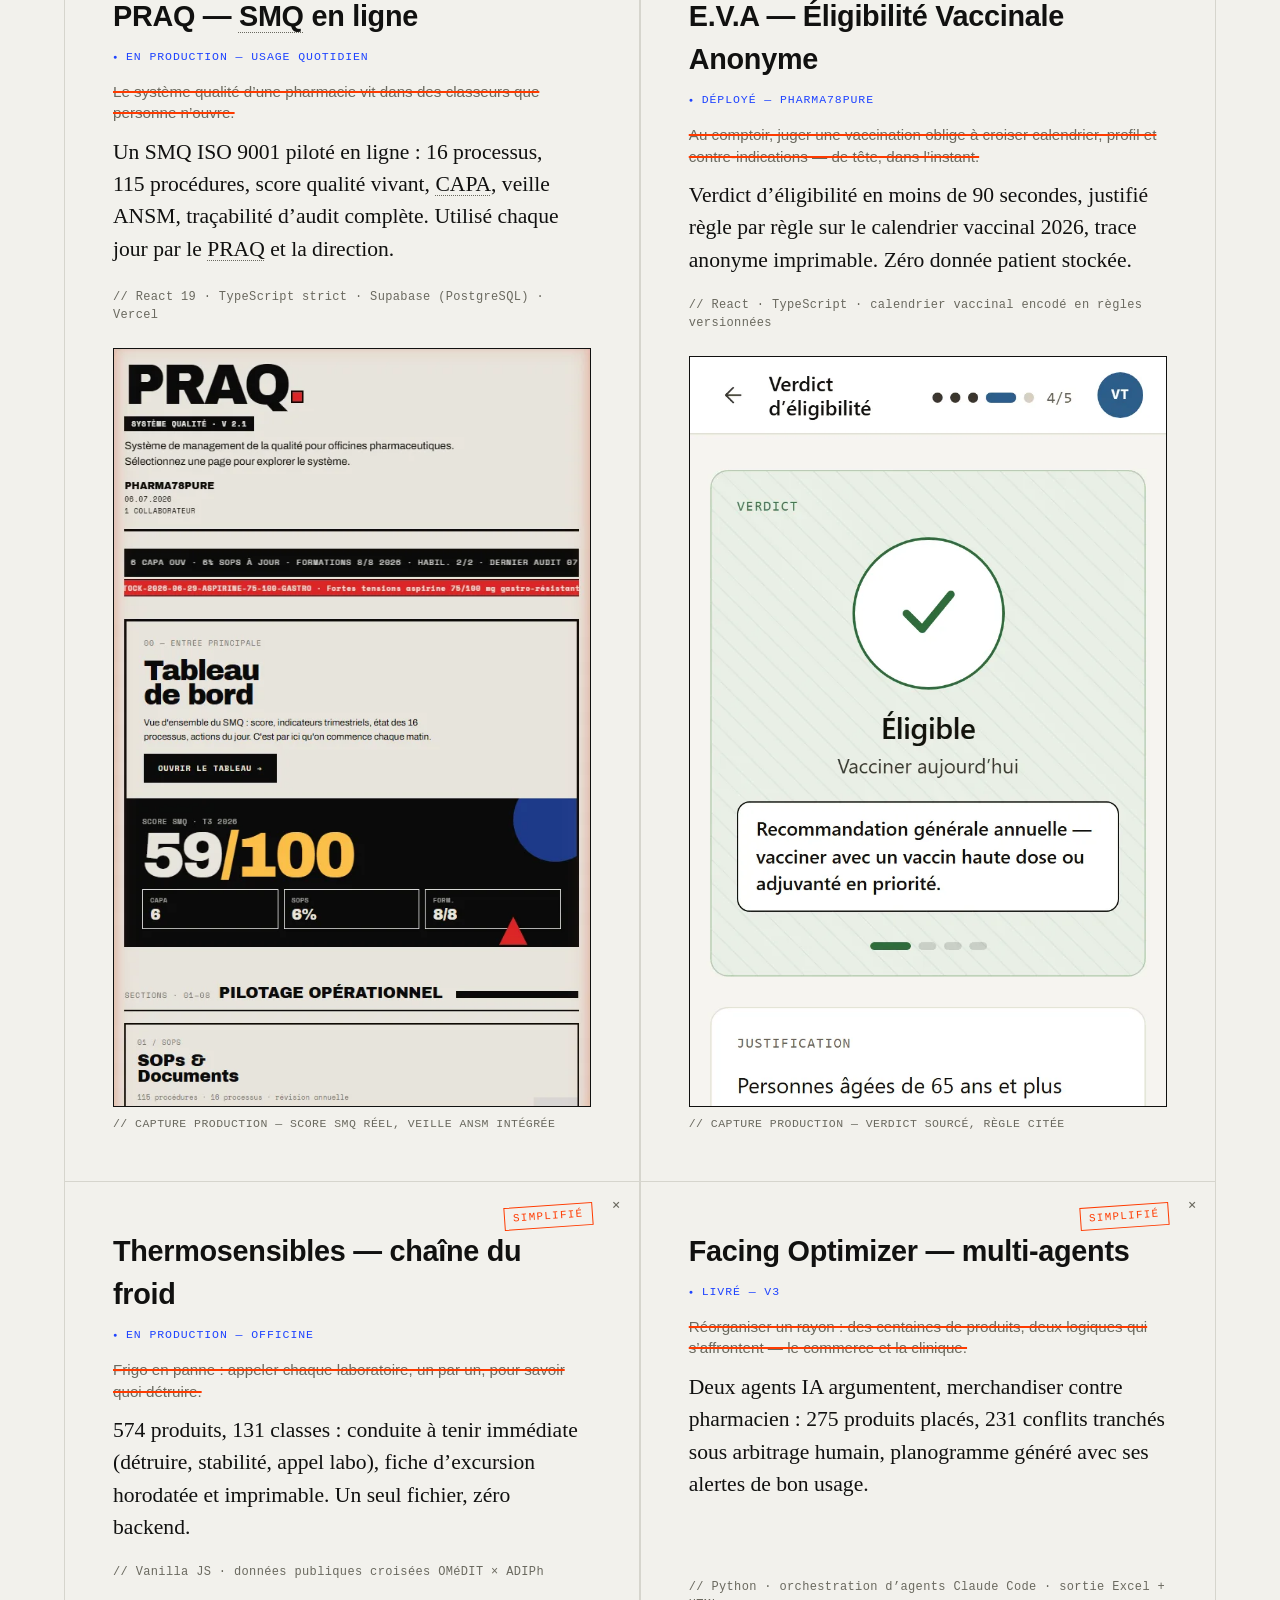
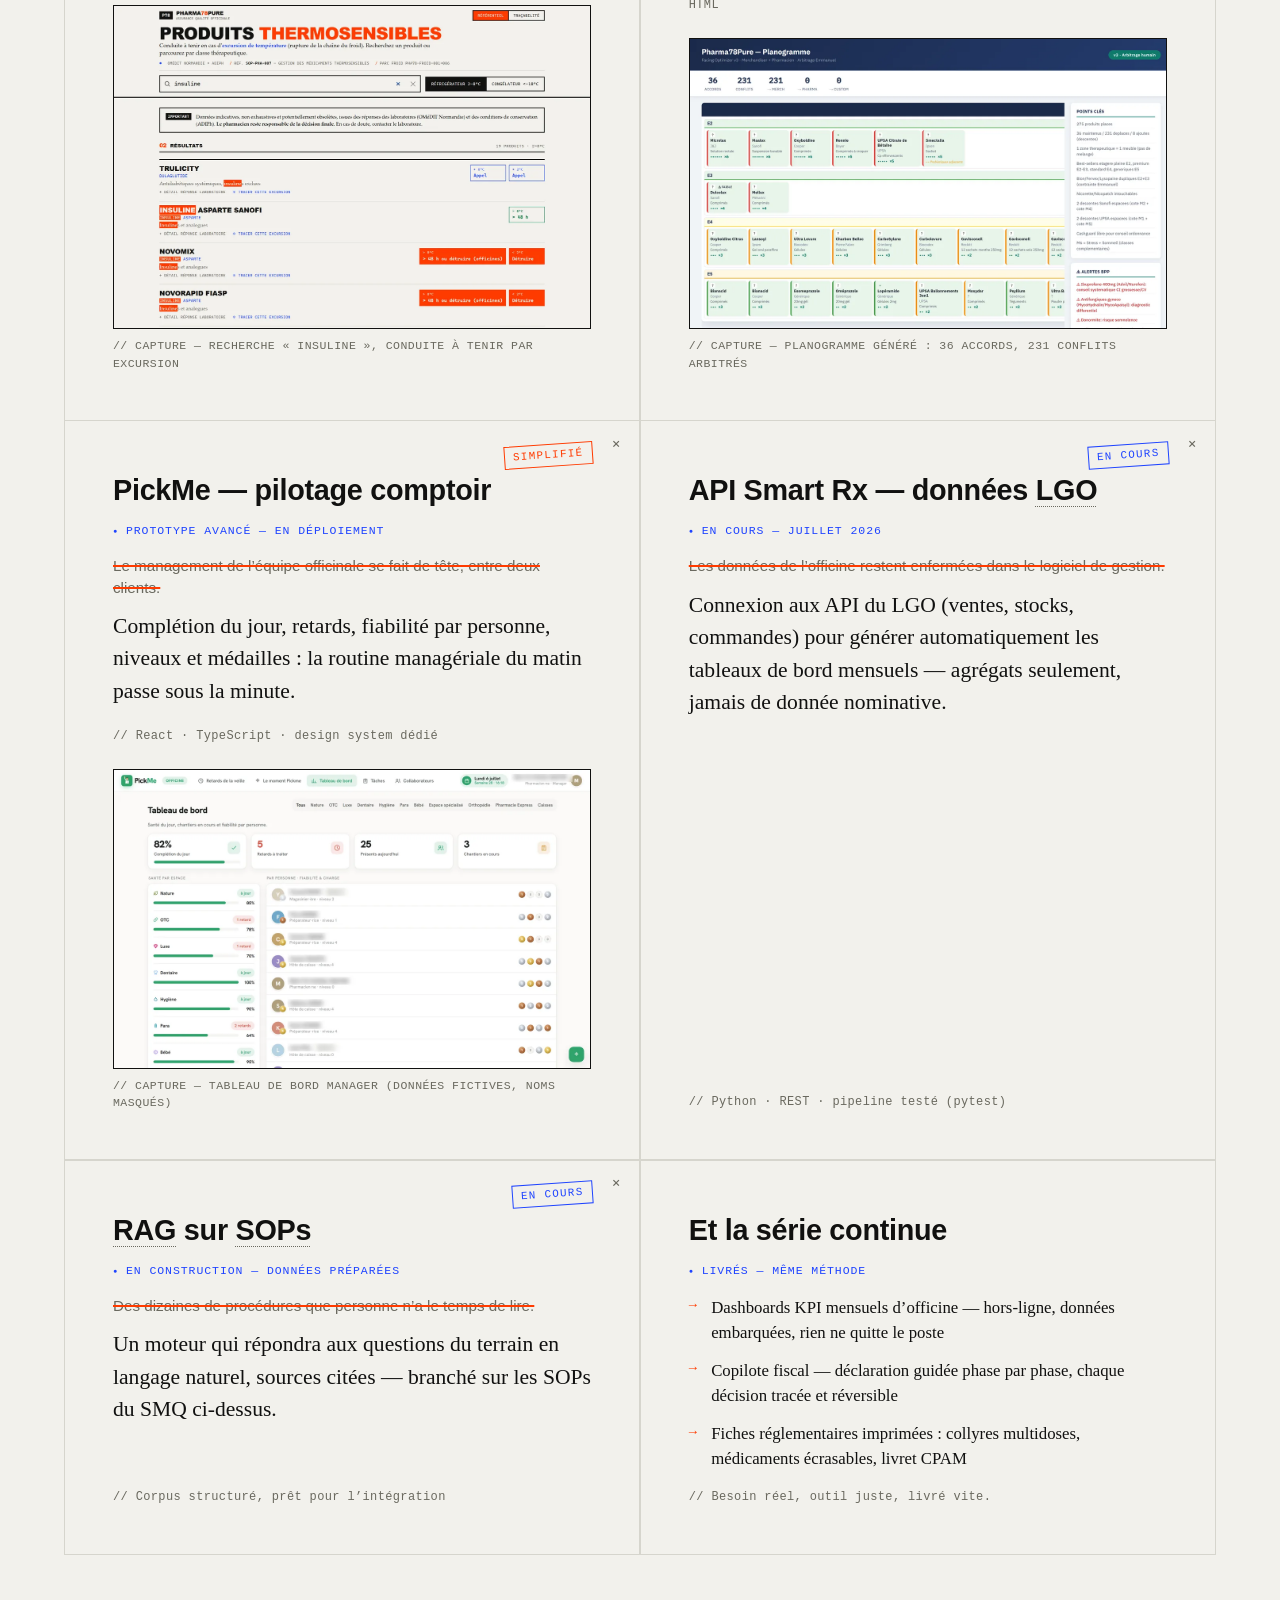
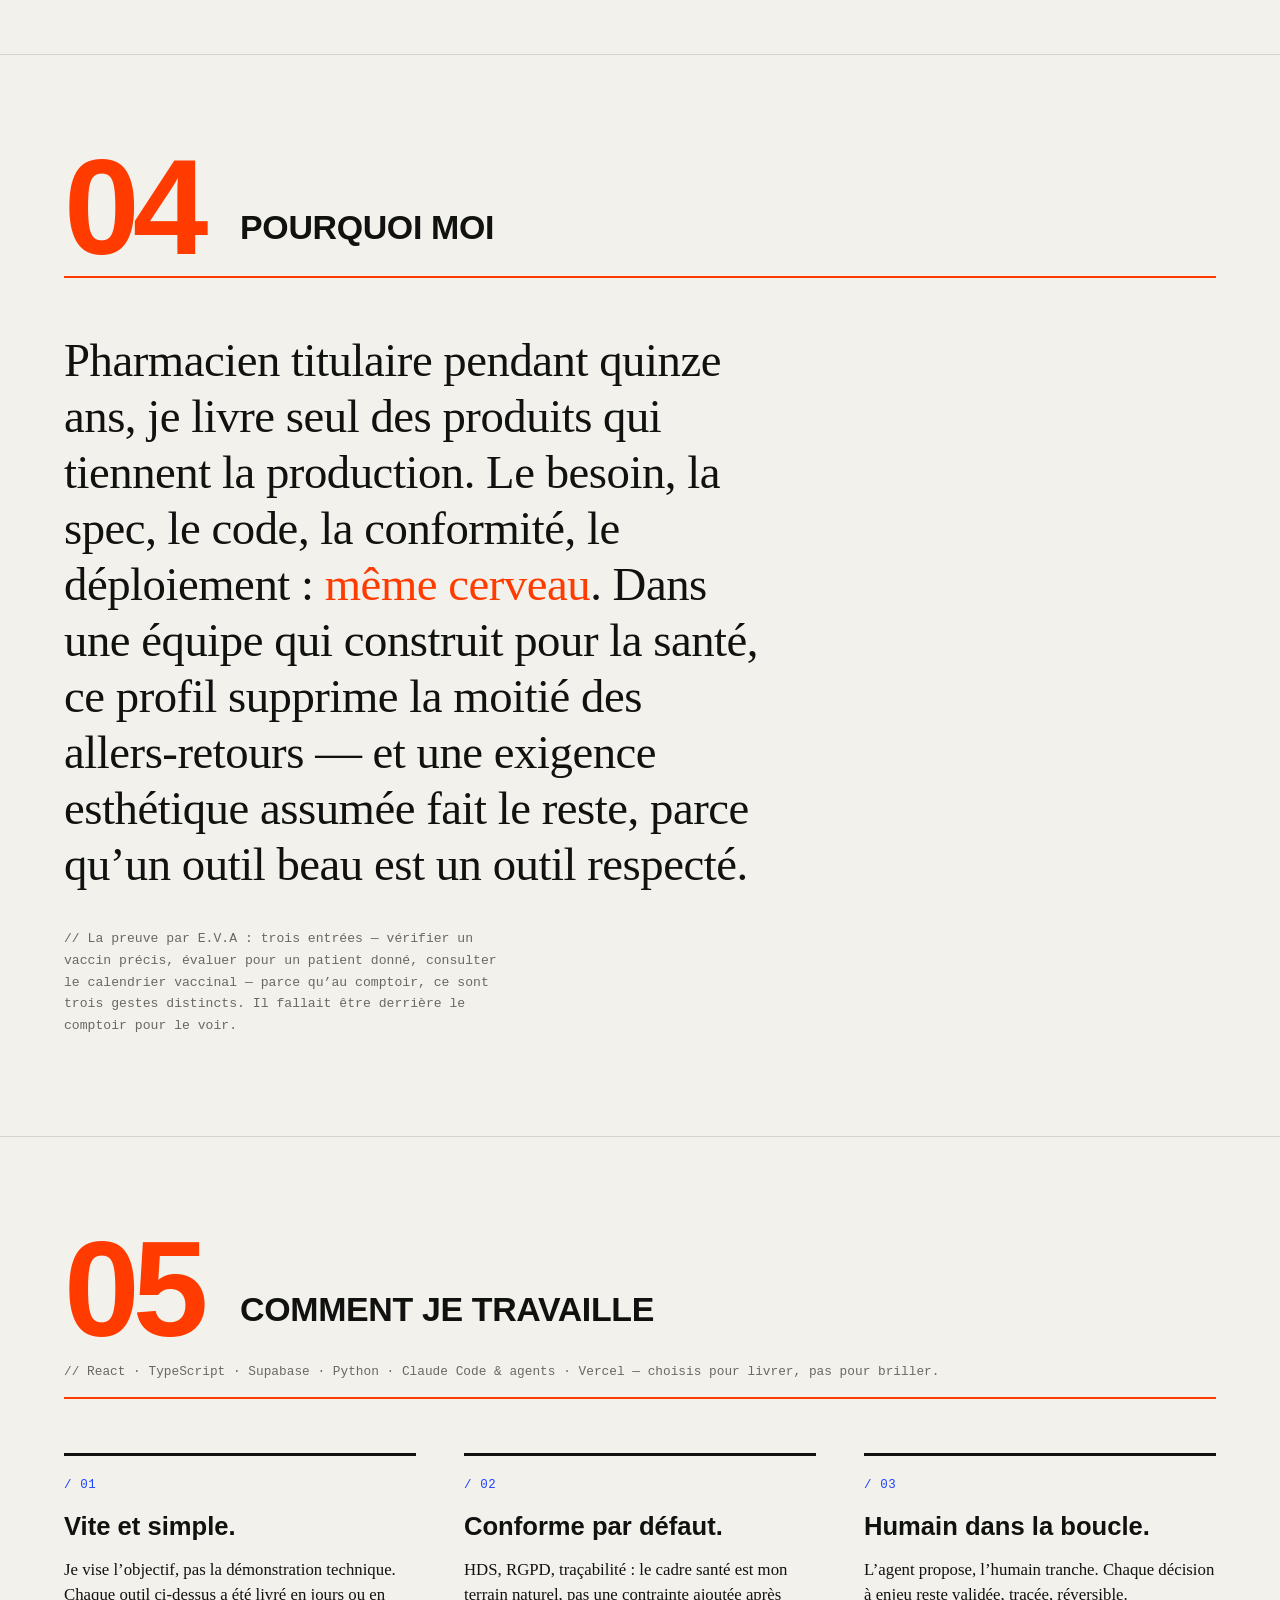
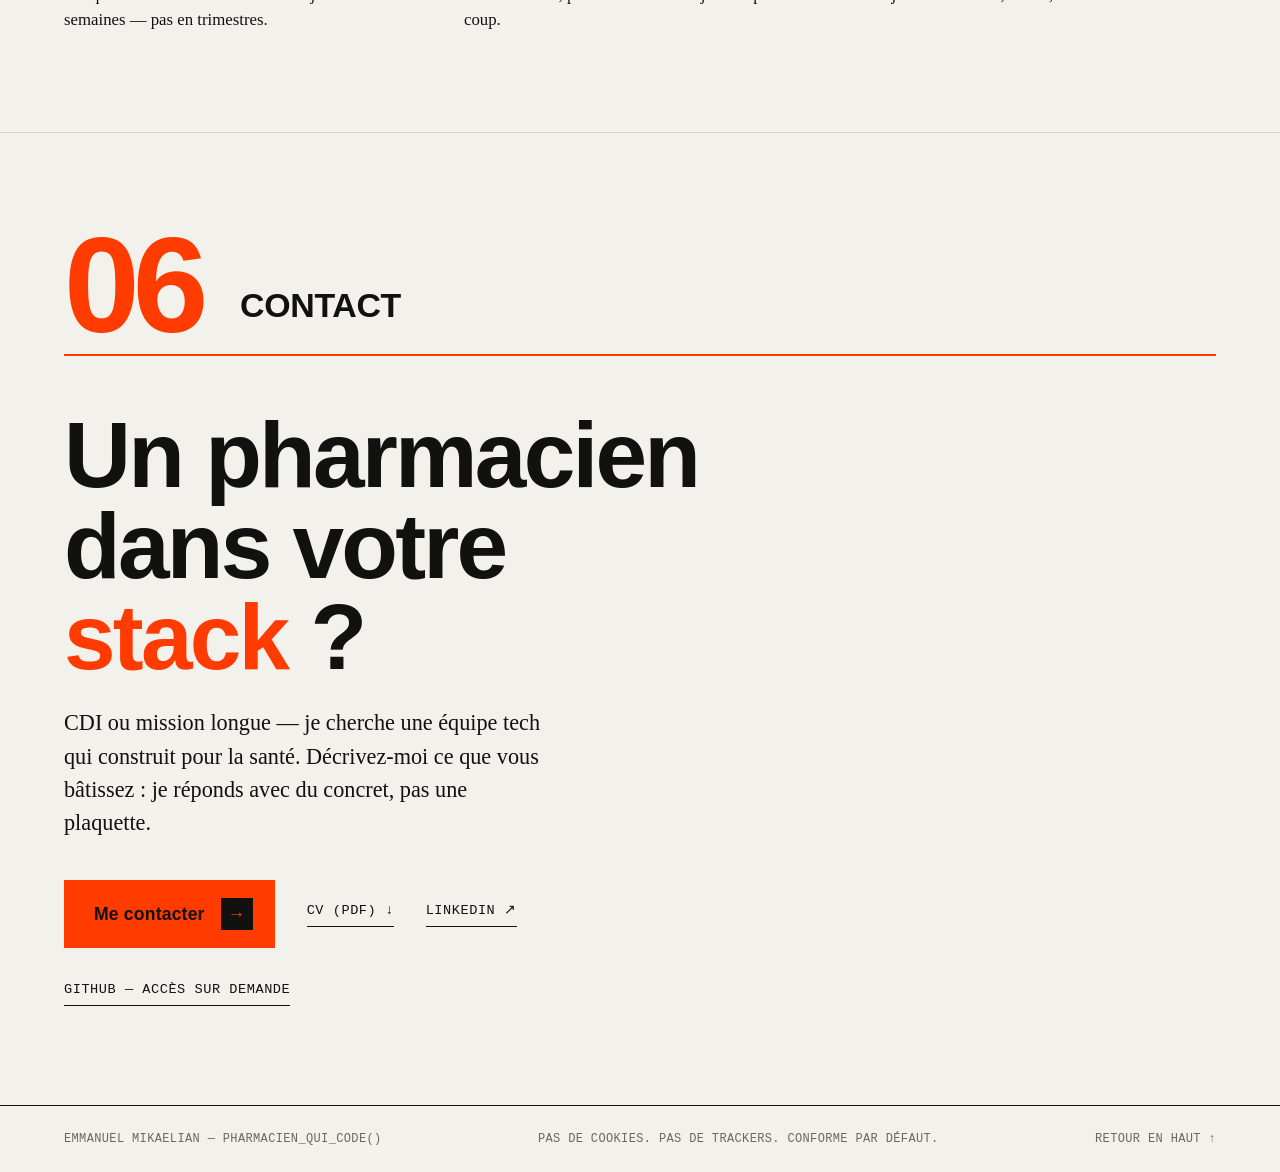
==== commit 630f3ad8: "Réorientation recruteur tech : preuves visuelles réelles, stack explicite Visuels — plus aucun écran" ====
--- a/index.html
+++ b/index.html
@@ -4,8 +4,8 @@
   <meta charset="UTF-8" />
   <meta name="viewport" content="width=device-width, initial-scale=1.0" />
 
-  <title>Emmanuel Mikaelian — Pharmacien & concepteur d’outils IA</title>
-  <meta name="description" content="Je vois où aller, j’enlève le superflu, et je livre des outils justes — vite, beaux, et conformes là où ça compte. Pharmacien et concepteur d’outils IA pour la santé." />
+  <title>Emmanuel Mikaelian — Pharmacien qui code · Produits IA santé en production</title>
+  <meta name="description" content="Quinze ans pharmacien titulaire. Aujourd’hui je conçois, code et déploie des produits IA utilisés chaque jour dans la santé — React, TypeScript, Supabase, Python, agents. Conforme RGPD/HDS. Disponible CDI." />
   <meta name="theme-color" content="#f2f1ec" />
   <link rel="canonical" href="https://emmanuel-mikaelian.vercel.app/" />
   <link rel="icon" href="favicon.svg" type="image/svg+xml" />
@@ -16,7 +16,7 @@
   <meta property="og:locale" content="fr_FR" />
   <meta property="og:url" content="https://emmanuel-mikaelian.vercel.app" />
   <meta property="og:title" content="Emmanuel Mikaelian — La complexité n’est pas une fatalité." />
-  <meta property="og:description" content="Pharmacien et concepteur d’outils IA. J’opère là où l’erreur a des conséquences : la santé." />
+  <meta property="og:description" content="Pharmacien qui code. Sept systèmes IA conçus, codés et déployés dans la santé — preuves à l’écran. Disponible CDI." />
   <meta property="og:image" content="https://emmanuel-mikaelian.vercel.app/og-image.png" />
   <meta property="og:image:width" content="1200" />
   <meta property="og:image:height" content="630" />
@@ -28,12 +28,12 @@
     "@context": "https://schema.org",
     "@type": "Person",
     "name": "Emmanuel Mikaelian",
-    "jobTitle": "Pharmacien & concepteur d’outils IA",
-    "description": "Pharmacien et concepteur d’outils IA pour la santé. Je vois où aller, j’enlève le superflu, et je livre des outils justes — conformes HDS et RGPD.",
+    "jobTitle": "Pharmacien & concepteur-développeur de produits IA",
+    "description": "Quinze ans pharmacien titulaire. Conçoit, code et déploie des produits IA utilisés en production dans la santé — React, TypeScript, Supabase, Python, orchestration d’agents. Conforme RGPD/HDS.",
     "url": "https://emmanuel-mikaelian.vercel.app/",
     "email": "mailto:mikaelian78@gmail.com",
     "sameAs": ["https://www.linkedin.com/in/emmanuel-mikaelian/"],
-    "knowsAbout": ["Assurance qualité pharmaceutique", "IA générative", "RAG", "Conformité HDS", "RGPD"]
+    "knowsAbout": ["React", "TypeScript", "Supabase", "PostgreSQL", "Python", "Orchestration d’agents IA", "RAG", "Assurance qualité pharmaceutique", "Conformité HDS", "RGPD"]
   }
   </script>
 
@@ -44,8 +44,8 @@
 
   <header class="site-header">
     <span class="site-header__name">Emmanuel&nbsp;Mikaelian</span>
-    <samp class="site-header__spec" aria-hidden="true">48.85°N&nbsp;/&nbsp;2.35°E · REV&nbsp;2026.1 · <span class="dot">●</span>&nbsp;DISPONIBLE&nbsp;·&nbsp;CDI</samp>
-    <span class="site-header__role">Pharmacien · Outils&nbsp;IA</span>
+    <samp class="site-header__spec" aria-hidden="true">48.85°N&nbsp;/&nbsp;2.35°E · REV&nbsp;2026.2 · <span class="dot">●</span>&nbsp;DISPONIBLE&nbsp;·&nbsp;CDI</samp>
+    <span class="site-header__role">Pharmacien · Produits&nbsp;IA</span>
   </header>
 
   <main id="main" tabindex="-1">
@@ -71,12 +71,15 @@
           </p>
 
           <p class="hero__context">
-            Pharmacien et concepteur d’outils IA. J’opère là où l’erreur a des conséquences&nbsp;: la santé.
+            Quinze ans pharmacien titulaire, devenu concepteur-développeur&nbsp;:
+            je spécifie, je code, je déploie. React · TypeScript · Supabase ·
+            Python · agents. En production dans une officine réelle —
+            disponible pour une équipe tech santé.
           </p>
 
           <nav class="hero__links" aria-label="Accès rapides">
-            <a href="#contact" class="hero__link" data-cursor="link">Travailler ensemble</a>
-            <a href="#realisations" class="hero__link" data-cursor="link">Voir ce que je fais</a>
+            <a href="#realisations" class="hero__link" data-cursor="link">Voir les preuves</a>
+            <a href="#contact" class="hero__link" data-cursor="link">Me recruter</a>
           </nav>
         </div>
       </div>
@@ -86,21 +89,21 @@
     <section class="section section--problems" id="problemes" aria-labelledby="problemes-title">
       <div class="section__head">
         <span class="section__index" aria-hidden="true">01</span>
-        <h2 class="section__label" id="problemes-title">Les problèmes que je résous</h2>
+        <h2 class="section__label" id="problemes-title">Ce que je change dans une équipe</h2>
       </div>
 
       <ol class="problems">
         <li class="problem">
-          <p class="problem__pain"><span class="strike">Vos procédures sont illisibles et personne ne les suit.</span></p>
-          <p class="problem__fix">Je transforme la documentation lourde en outils vivants que les équipes utilisent vraiment.</p>
+          <p class="problem__pain"><span class="strike">Les specs font la navette entre le métier, le produit et les devs.</span></p>
+          <p class="problem__fix">Je suis le métier et le dev&nbsp;: quinze ans de comptoir, et je livre le code. Zéro perte en traduction.</p>
         </li>
         <li class="problem">
-          <p class="problem__pain"><span class="strike">Vos données métier dorment dans des fichiers.</span></p>
-          <p class="problem__fix">Je les rends interrogeables, visibles, actionnables — sans usine à gaz.</p>
+          <p class="problem__pain"><span class="strike">L’IA reste au stade du POC qui impressionne en démo.</span></p>
+          <p class="problem__fix">Mes agents tournent en production, tous les jours, chez de vrais utilisateurs — avec l’humain dans la boucle.</p>
         </li>
         <li class="problem">
-          <p class="problem__pain"><span class="strike">L’IA vous attire mais le cadre santé vous freine.</span></p>
-          <p class="problem__fix">Je construis dans le respect <abbr title="Hébergement de Données de Santé — certification française">HDS</abbr> et RGPD, sans sacrifier la vitesse ni l’élégance.</p>
+          <p class="problem__pain"><span class="strike">La conformité santé arrive à la fin, et bloque tout.</span></p>
+          <p class="problem__fix">RGPD et <abbr title="Hébergement de Données de Santé — certification française">HDS</abbr> sont dans l’architecture dès la première ligne — pas dans un audit de rattrapage.</p>
         </li>
       </ol>
     </section>
@@ -109,17 +112,17 @@
     <!-- Substance vérifiable. Rouge = réalisations concrètes,
          bleu = le cadre santé maîtrisé. Sens & vitesses opposés. -->
     <p class="sr-only">
-      Ce que je livre : copilotes qualité, éligibilité vaccinale E.V.A,
-      RAG sur procédures, dashboards KPI, suivi CAPA, pilotage officine et PDA,
-      revue de direction, copilote fiscal.
+      Ce que je livre : SMQ qualité en ligne, éligibilité vaccinale E.V.A,
+      chaîne du froid, planogrammes multi-agents, pilotage comptoir,
+      pipelines API LGO, RAG sur procédures, dashboards KPI.
       Le cadre : hébergement HDS, RGPD, traçabilité, décisions réversibles,
       sources citées, humain dans la boucle — conforme par défaut.
     </p>
     <div class="strips" aria-hidden="true">
       <div class="strip strip--build">
         <div class="strip__track">
-          <span>Copilotes&nbsp;qualité</span><span>Éligibilité&nbsp;vaccinale</span><span>RAG&nbsp;sur&nbsp;procédures</span><span>Dashboards&nbsp;KPI</span><span>Suivi&nbsp;CAPA</span><span>Pilotage&nbsp;officine&nbsp;&amp;&nbsp;PDA</span><span>Revue&nbsp;de&nbsp;direction</span><span>Copilote&nbsp;fiscal</span>
-          <span>Copilotes&nbsp;qualité</span><span>Éligibilité&nbsp;vaccinale</span><span>RAG&nbsp;sur&nbsp;procédures</span><span>Dashboards&nbsp;KPI</span><span>Suivi&nbsp;CAPA</span><span>Pilotage&nbsp;officine&nbsp;&amp;&nbsp;PDA</span><span>Revue&nbsp;de&nbsp;direction</span><span>Copilote&nbsp;fiscal</span>
+          <span>SMQ&nbsp;en&nbsp;ligne</span><span>Éligibilité&nbsp;vaccinale</span><span>Chaîne&nbsp;du&nbsp;froid</span><span>Planogrammes&nbsp;multi-agents</span><span>Pilotage&nbsp;comptoir</span><span>Pipelines&nbsp;API&nbsp;LGO</span><span>RAG&nbsp;sur&nbsp;procédures</span><span>Dashboards&nbsp;KPI</span>
+          <span>SMQ&nbsp;en&nbsp;ligne</span><span>Éligibilité&nbsp;vaccinale</span><span>Chaîne&nbsp;du&nbsp;froid</span><span>Planogrammes&nbsp;multi-agents</span><span>Pilotage&nbsp;comptoir</span><span>Pipelines&nbsp;API&nbsp;LGO</span><span>RAG&nbsp;sur&nbsp;procédures</span><span>Dashboards&nbsp;KPI</span>
         </div>
       </div>
       <div class="strip strip--frame">
@@ -152,20 +155,21 @@
       <div class="section__head">
         <span class="section__index" aria-hidden="true">03</span>
         <h2 class="section__label" id="realisations-title">Réalisations</h2>
-        <p class="section__note">Complexité domptée — le problème s’efface, le résultat reste.</p>
+        <p class="section__note">Conçu, codé, déployé — par une seule personne. Captures réelles&nbsp;: données publiques, démo ou anonymes, jamais de donnée patient.</p>
       </div>
 
       <div class="work">
         <article class="card" data-cursor="card">
           <button class="card__mark" type="button" aria-pressed="false" aria-label="Basculer entre le problème d’origine et la version simplifiée">+</button>
           <span class="card__stamp" aria-hidden="true">Simplifié</span>
-          <h3 class="card__name">Copilote qualité <abbr title="Pharmacien Responsable Assurance Qualité">PRAQ</abbr></h3>
+          <h3 class="card__name">PRAQ — <abbr title="Système de Management de la Qualité">SMQ</abbr> en ligne</h3>
           <p class="card__status"><span aria-hidden="true">●</span> En production — usage quotidien</p>
-          <p class="card__before">Le système qualité d’une pharmacie tient dans des dizaines de procédures éparpillées.</p>
-          <p class="card__after">Utilisé chaque jour par le PRAQ et la direction sur un <abbr title="Système de Management de la Qualité">SMQ</abbr> de 19&nbsp;processus et 109&nbsp;SOPs&nbsp;: des agents collectent les pages non sensibles du <abbr title="Système qualité pharmaceutique — logiciel de communication interne et de traçabilité, hébergé HDS">LQO</abbr>, relèvent les températures et préparent les décisions — chacune validée par un humain. Données sensibles anonymisées, conforme RGPD.</p>
-          <figure class="card__shot">
-            <img src="shot-praq.webp" alt="Écran de connexion du copilote PRAQ — réservé au PRAQ et au pharmacien adjoint" loading="lazy" width="476" height="473" />
-            <figcaption>// Capture — outil confidentiel, accès réservé</figcaption>
+          <p class="card__before">Le système qualité d’une pharmacie vit dans des classeurs que personne n’ouvre.</p>
+          <p class="card__after">Un SMQ ISO&nbsp;9001 piloté en ligne&nbsp;: 16&nbsp;processus, 115&nbsp;procédures, score qualité vivant, <abbr title="Actions Correctives et Actions Préventives">CAPA</abbr>, veille ANSM, traçabilité d’audit complète. Utilisé chaque jour par le <abbr title="Pharmacien Responsable Assurance Qualité">PRAQ</abbr> et la direction.</p>
+          <p class="card__note">// React 19 · TypeScript strict · Supabase (PostgreSQL) · Vercel</p>
+          <figure class="card__shot">
+            <img src="shot-praq.webp" alt="PRAQ en production — score SMQ 59/100 au T3 2026, CAPA, formations, veille ANSM en bandeau, 115 procédures sur 16 processus" loading="lazy" width="608" height="967" />
+            <figcaption>// Capture production — score SMQ réel, veille ANSM intégrée</figcaption>
           </figure>
         </article>
 
@@ -174,40 +178,65 @@
           <span class="card__stamp" aria-hidden="true">Simplifié</span>
           <h3 class="card__name">E.V.A — Éligibilité Vaccinale Anonyme</h3>
           <p class="card__status"><span aria-hidden="true">●</span> Déployé — Pharma78Pure</p>
-          <p class="card__before">Au comptoir, juger du bien-fondé d’une vaccination oblige à croiser calendrier, profil du patient et recommandations — dans l’instant.</p>
-          <p class="card__after">Trois entrées pensées comptoir&nbsp;: vérifier un vaccin précis, évaluer pour un patient donné, consulter le calendrier vaccinal. Anonyme, conforme RGPD.</p>
-          <figure class="card__shot">
-            <img src="shot-eva.webp" alt="Écran de connexion d’E.V.A — accès réservé aux pharmaciens habilités" loading="lazy" width="516" height="531" />
-            <figcaption>// Capture — accès réservé aux pharmaciens habilités</figcaption>
-          </figure>
-        </article>
-
-        <article class="card" data-cursor="card">
-          <button class="card__mark" type="button" aria-pressed="false" aria-label="Basculer entre le problème d’origine et la version simplifiée">+</button>
-          <span class="card__stamp" aria-hidden="true">Simplifié</span>
-          <h3 class="card__name">Dashboards <abbr title="Key Performance Indicators — indicateurs clés de performance">KPI</abbr></h3>
-          <p class="card__status"><span aria-hidden="true">●</span> Livré</p>
-          <p class="card__before">Des indicateurs noyés dans des tableurs.</p>
-          <p class="card__after">Des tableaux de bord clairs et lisibles d’un coup d’œil, générés à partir des données brutes.</p>
-        </article>
-
-        <article class="card" data-cursor="card">
-          <button class="card__mark" type="button" aria-pressed="false" aria-label="Basculer entre le problème d’origine et la version simplifiée">+</button>
-          <span class="card__stamp" aria-hidden="true">Simplifié</span>
-          <h3 class="card__name">Copilote fiscal</h3>
-          <p class="card__status"><span aria-hidden="true">●</span> Livré</p>
-          <p class="card__before">Une déclaration complexe, multi-sources, à risque d’erreur.</p>
-          <p class="card__after">Un copilote qui guide phase par phase, garde une trace réversible de chaque décision, et signale les écarts.</p>
-          <p class="card__note">// Même méthode, autre terrain réglementé.</p>
+          <p class="card__before">Au comptoir, juger une vaccination oblige à croiser calendrier, profil et contre-indications — de tête, dans l’instant.</p>
+          <p class="card__after">Verdict d’éligibilité en moins de 90&nbsp;secondes, justifié règle par règle sur le calendrier vaccinal 2026, trace anonyme imprimable. Zéro donnée patient stockée.</p>
+          <p class="card__note">// React · TypeScript · calendrier vaccinal encodé en règles versionnées</p>
+          <figure class="card__shot">
+            <img src="shot-eva.webp" alt="E.V.A en production — verdict d’éligibilité « Vacciner aujourd’hui » justifié par la règle GRIPPE-2026-E-001 du calendrier vaccinal" loading="lazy" width="750" height="1180" />
+            <figcaption>// Capture production — verdict sourcé, règle citée</figcaption>
+          </figure>
+        </article>
+
+        <article class="card" data-cursor="card">
+          <button class="card__mark" type="button" aria-pressed="false" aria-label="Basculer entre le problème d’origine et la version simplifiée">+</button>
+          <span class="card__stamp" aria-hidden="true">Simplifié</span>
+          <h3 class="card__name">Thermosensibles — chaîne du froid</h3>
+          <p class="card__status"><span aria-hidden="true">●</span> En production — officine</p>
+          <p class="card__before">Frigo en panne&nbsp;: appeler chaque laboratoire, un par un, pour savoir quoi détruire.</p>
+          <p class="card__after">574&nbsp;produits, 131&nbsp;classes&nbsp;: conduite à tenir immédiate (détruire, stabilité, appel labo), fiche d’excursion horodatée et imprimable. Un seul fichier, zéro backend.</p>
+          <p class="card__note">// Vanilla JS · données publiques croisées OMéDIT × ADIPh</p>
+          <figure class="card__shot">
+            <img src="shot-thermo.webp" alt="Application chaîne du froid — recherche « insuline » et conduites à tenir par excursion de température : appel laboratoire, stabilité 48 h ou détruire" loading="lazy" width="1200" height="811" />
+            <figcaption>// Capture — recherche «&nbsp;insuline&nbsp;», conduite à tenir par excursion</figcaption>
+          </figure>
+        </article>
+
+        <article class="card" data-cursor="card">
+          <button class="card__mark" type="button" aria-pressed="false" aria-label="Basculer entre le problème d’origine et la version simplifiée">+</button>
+          <span class="card__stamp" aria-hidden="true">Simplifié</span>
+          <h3 class="card__name">Facing Optimizer — multi-agents</h3>
+          <p class="card__status"><span aria-hidden="true">●</span> Livré — v3</p>
+          <p class="card__before">Réorganiser un rayon&nbsp;: des centaines de produits, deux logiques qui s’affrontent — le commerce et la clinique.</p>
+          <p class="card__after">Deux agents IA argumentent, merchandiser contre pharmacien&nbsp;: 275&nbsp;produits placés, 231&nbsp;conflits tranchés sous arbitrage humain, planogramme généré avec ses alertes de bon usage.</p>
+          <p class="card__note">// Python · orchestration d’agents Claude Code · sortie Excel + HTML</p>
+          <figure class="card__shot">
+            <img src="shot-plano.webp" alt="Planogramme généré par Facing Optimizer v3 — étagères E2 à E5 avec facings par produit, points clés et alertes de bon usage pharmaceutique" loading="lazy" width="1200" height="730" />
+            <figcaption>// Capture — planogramme généré&nbsp;: 36 accords, 231 conflits arbitrés</figcaption>
+          </figure>
+        </article>
+
+        <article class="card" data-cursor="card">
+          <button class="card__mark" type="button" aria-pressed="false" aria-label="Basculer entre le problème d’origine et la version simplifiée">+</button>
+          <span class="card__stamp" aria-hidden="true">Simplifié</span>
+          <h3 class="card__name">PickMe — pilotage comptoir</h3>
+          <p class="card__status"><span aria-hidden="true">●</span> Prototype avancé — en déploiement</p>
+          <p class="card__before">Le management de l’équipe officinale se fait de tête, entre deux clients.</p>
+          <p class="card__after">Complétion du jour, retards, fiabilité par personne, niveaux et médailles&nbsp;: la routine managériale du matin passe sous la minute.</p>
+          <p class="card__note">// React · TypeScript · design system dédié</p>
+          <figure class="card__shot">
+            <img src="shot-pickme.webp" alt="Tableau de bord manager PickMe — complétion du jour 82 %, retards, santé par espace de vente et fiabilité par personne (données fictives, noms masqués)" loading="lazy" width="1200" height="750" />
+            <figcaption>// Capture — tableau de bord manager (données fictives, noms masqués)</figcaption>
+          </figure>
         </article>
 
         <article class="card card--wip" data-cursor="card">
           <button class="card__mark" type="button" aria-pressed="false" aria-label="Basculer entre le problème d’origine et la version simplifiée">+</button>
           <span class="card__stamp" aria-hidden="true">En cours</span>
-          <h3 class="card__name">PickMe — pilotage officine</h3>
-          <p class="card__status"><span aria-hidden="true">●</span> En cours de déploiement</p>
-          <p class="card__before">Le pilotage managérial de l’officine et de la <abbr title="Préparation des Doses à Administrer">PDA</abbr> se fait de tête, entre deux comptoirs.</p>
-          <p class="card__after">Un outil managérial qui structure le pilotage de l’équipe et de la PDA — en cours de déploiement en conditions réelles.</p>
+          <h3 class="card__name">API Smart&nbsp;Rx — données <abbr title="Logiciel de Gestion d’Officine">LGO</abbr></h3>
+          <p class="card__status"><span aria-hidden="true">●</span> En cours — juillet 2026</p>
+          <p class="card__before">Les données de l’officine restent enfermées dans le logiciel de gestion.</p>
+          <p class="card__after">Connexion aux API du LGO (ventes, stocks, commandes) pour générer automatiquement les tableaux de bord mensuels — agrégats seulement, jamais de donnée nominative.</p>
+          <p class="card__note">// Python · REST · pipeline testé (pytest)</p>
         </article>
 
         <article class="card card--wip" data-cursor="card">
@@ -215,8 +244,20 @@
           <span class="card__stamp" aria-hidden="true">En cours</span>
           <h3 class="card__name"><abbr title="Retrieval-Augmented Generation — génération augmentée par recherche documentaire">RAG</abbr> sur <abbr title="Standard Operating Procedures — procédures opératoires normalisées">SOPs</abbr></h3>
           <p class="card__status"><span aria-hidden="true">●</span> En construction — données préparées</p>
-          <p class="card__before">109 SOPs, 19 processus — que personne n’a le temps de lire.</p>
-          <p class="card__after">Un moteur qui répondra aux questions terrain en langage naturel, sources citées. Les SOPs sont en production d’écriture, les données déjà prêtes pour l’intégration.</p>
+          <p class="card__before">Des dizaines de procédures que personne n’a le temps de lire.</p>
+          <p class="card__after">Un moteur qui répondra aux questions du terrain en langage naturel, sources citées — branché sur les SOPs du SMQ ci-dessus.</p>
+          <p class="card__note">// Corpus structuré, prêt pour l’intégration</p>
+        </article>
+
+        <article class="card card--more">
+          <h3 class="card__name">Et la série continue</h3>
+          <p class="card__status"><span aria-hidden="true">●</span> Livrés — même méthode</p>
+          <ul class="card__list">
+            <li>Dashboards KPI mensuels d’officine — hors-ligne, données embarquées, rien ne quitte le poste</li>
+            <li>Copilote fiscal — déclaration guidée phase par phase, chaque décision tracée et réversible</li>
+            <li>Fiches réglementaires imprimées&nbsp;: collyres multidoses, médicaments écrasables, livret CPAM</li>
+          </ul>
+          <p class="card__note">// Besoin réel, outil juste, livré vite.</p>
         </article>
       </div>
     </section>
@@ -229,13 +270,12 @@
       </div>
 
       <p class="why">
-        Je suis pharmacien — titulaire d’officine pendant quinze ans.
-        Je connais de l’intérieur un métier réglementé, exigeant,
-        où la qualité n’est pas négociable. Et je construis des outils IA. Cette
-        <em class="mark">double culture</em> est rare&nbsp;: je n’ai pas besoin
-        qu’on me traduise le besoin métier, et je n’ai pas peur de la technique.
-        J’ajoute à ça une exigence esthétique que j’assume — parce qu’un outil beau
-        est un outil respecté.
+        Pharmacien titulaire pendant quinze ans, je livre seul des produits
+        qui tiennent la production. Le besoin, la spec, le code, la conformité,
+        le déploiement&nbsp;: <em class="mark">même cerveau</em>. Dans une équipe
+        qui construit pour la santé, ce profil supprime la moitié des
+        allers-retours — et une exigence esthétique assumée fait le reste,
+        parce qu’un outil beau est un outil respecté.
       </p>
 
       <p class="why__proof">
@@ -251,13 +291,14 @@
       <div class="section__head">
         <span class="section__index" aria-hidden="true">05</span>
         <h2 class="section__label" id="methode-title">Comment je travaille</h2>
+        <p class="section__note">// React · TypeScript · Supabase · Python · Claude Code &amp; agents · Vercel — choisis pour livrer, pas pour briller.</p>
       </div>
 
       <div class="method">
         <div class="principle">
           <span class="principle__id" aria-hidden="true">/ 01</span>
           <h3 class="principle__title">Vite et simple.</h3>
-          <p class="principle__body">Je vise l’objectif, pas la démonstration technique. Je livre des choses qui marchent, rapidement.</p>
+          <p class="principle__body">Je vise l’objectif, pas la démonstration technique. Chaque outil ci-dessus a été livré en jours ou en semaines — pas en trimestres.</p>
         </div>
         <div class="principle">
           <span class="principle__id" aria-hidden="true">/ 02</span>
@@ -267,7 +308,7 @@
         <div class="principle">
           <span class="principle__id" aria-hidden="true">/ 03</span>
           <h3 class="principle__title">Humain dans la boucle.</h3>
-          <p class="principle__body">Vous validez les décisions qui comptent. L’outil propose, vous tranchez.</p>
+          <p class="principle__body">L’agent propose, l’humain tranche. Chaque décision à enjeu reste validée, tracée, réversible.</p>
         </div>
       </div>
     </section>
@@ -280,13 +321,14 @@
       </div>
 
       <div class="cta">
-        <h3 class="cta__title">Un problème à <em class="mark">simplifier</em>&nbsp;?</h3>
+        <h3 class="cta__title">Un pharmacien dans votre <em class="mark">stack</em>&nbsp;?</h3>
         <p class="cta__text">
-          Que vous cherchiez à recruter ou à confier un projet, parlons-en.
-          Décrivez-moi votre objectif — je vous dirai franchement comment je l’aborderais.
+          CDI ou mission longue — je cherche une équipe tech qui construit pour
+          la santé. Décrivez-moi ce que vous bâtissez&nbsp;: je réponds avec du
+          concret, pas une plaquette.
         </p>
         <div class="cta__actions">
-          <a class="cta__button" href="mailto:mikaelian78@gmail.com?subject=Un%20probl%C3%A8me%20%C3%A0%20simplifier" data-cursor="link">
+          <a class="cta__button" href="mailto:mikaelian78@gmail.com?subject=Recrutement%20%E2%80%94%20pharmacien%20qui%20code" data-cursor="link">
             <span>Me contacter</span>
             <span class="cta__button-mark" aria-hidden="true">→</span>
           </a>
@@ -299,7 +341,7 @@
   </main>
 
   <footer class="site-footer">
-    <span>Emmanuel Mikaelian</span>
+    <span>Emmanuel Mikaelian — pharmacien_qui_code()</span>
     <span>Pas de cookies. Pas de trackers. Conforme par défaut.</span>
     <a href="#top" data-cursor="link">Retour en haut ↑</a>
   </footer>
--- a/style.css
+++ b/style.css
@@ -523,6 +523,32 @@
    « Simplifié » sur un chantier ouvert */
 .card--wip .card__stamp { color: var(--blue); border-color: var(--blue); }
 
+/* Carte-série : inventaire sans geste avant/après — pas de bouton, pas de tampon */
+.card--more { cursor: default; }
+.card__list {
+  display: grid;
+  gap: .8rem;
+  margin: 0;
+  padding: 0;
+  list-style: none;
+}
+.card__list li {
+  position: relative;
+  padding-left: 1.4rem;
+  font-family: var(--font-serif);
+  font-size: 1.05rem;
+  line-height: 1.5;
+}
+.card__list li::before {
+  content: "→";
+  position: absolute;
+  left: 0;
+  top: .1em;
+  color: var(--accent);
+  font-family: var(--font-mono);
+  font-size: .85rem;
+}
+
 /* Capture d'outil — pièce versée au dossier, cadrée comme un document */
 .card__shot {
   margin: .5rem 0 0;
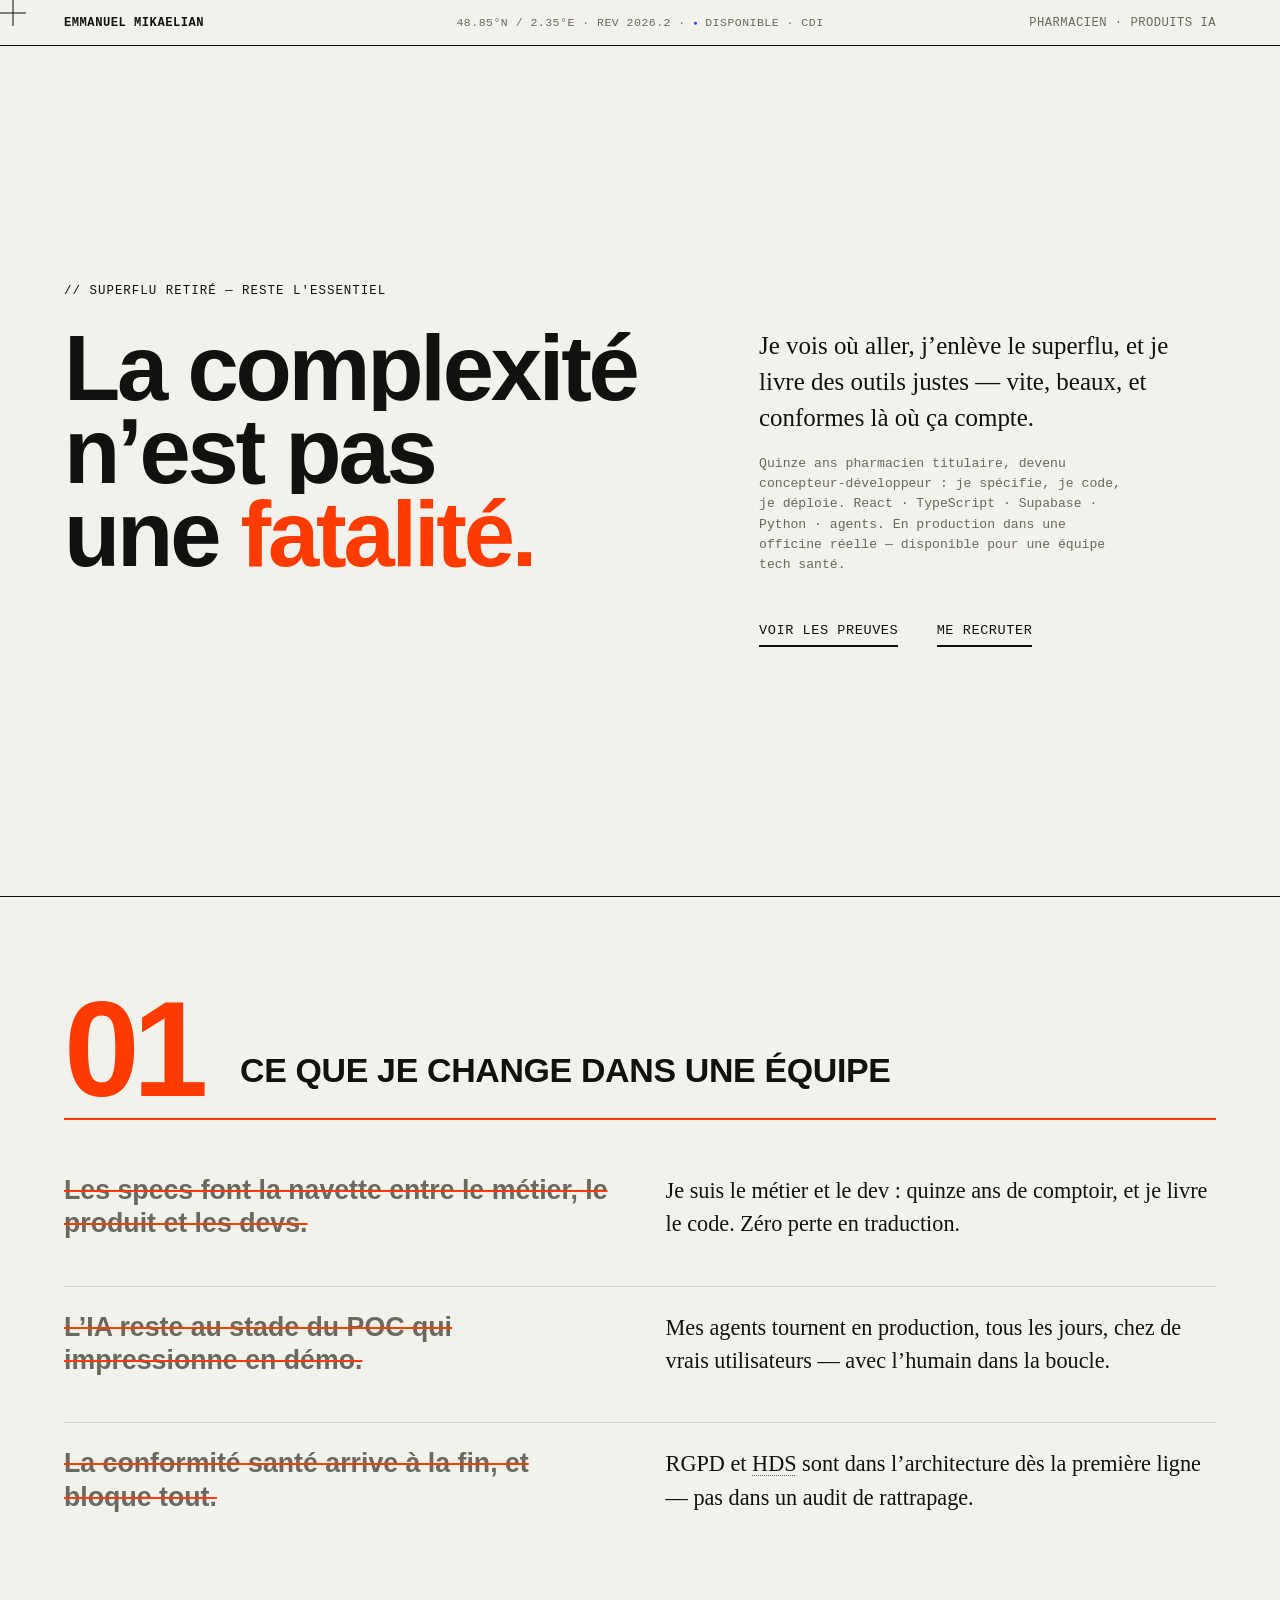
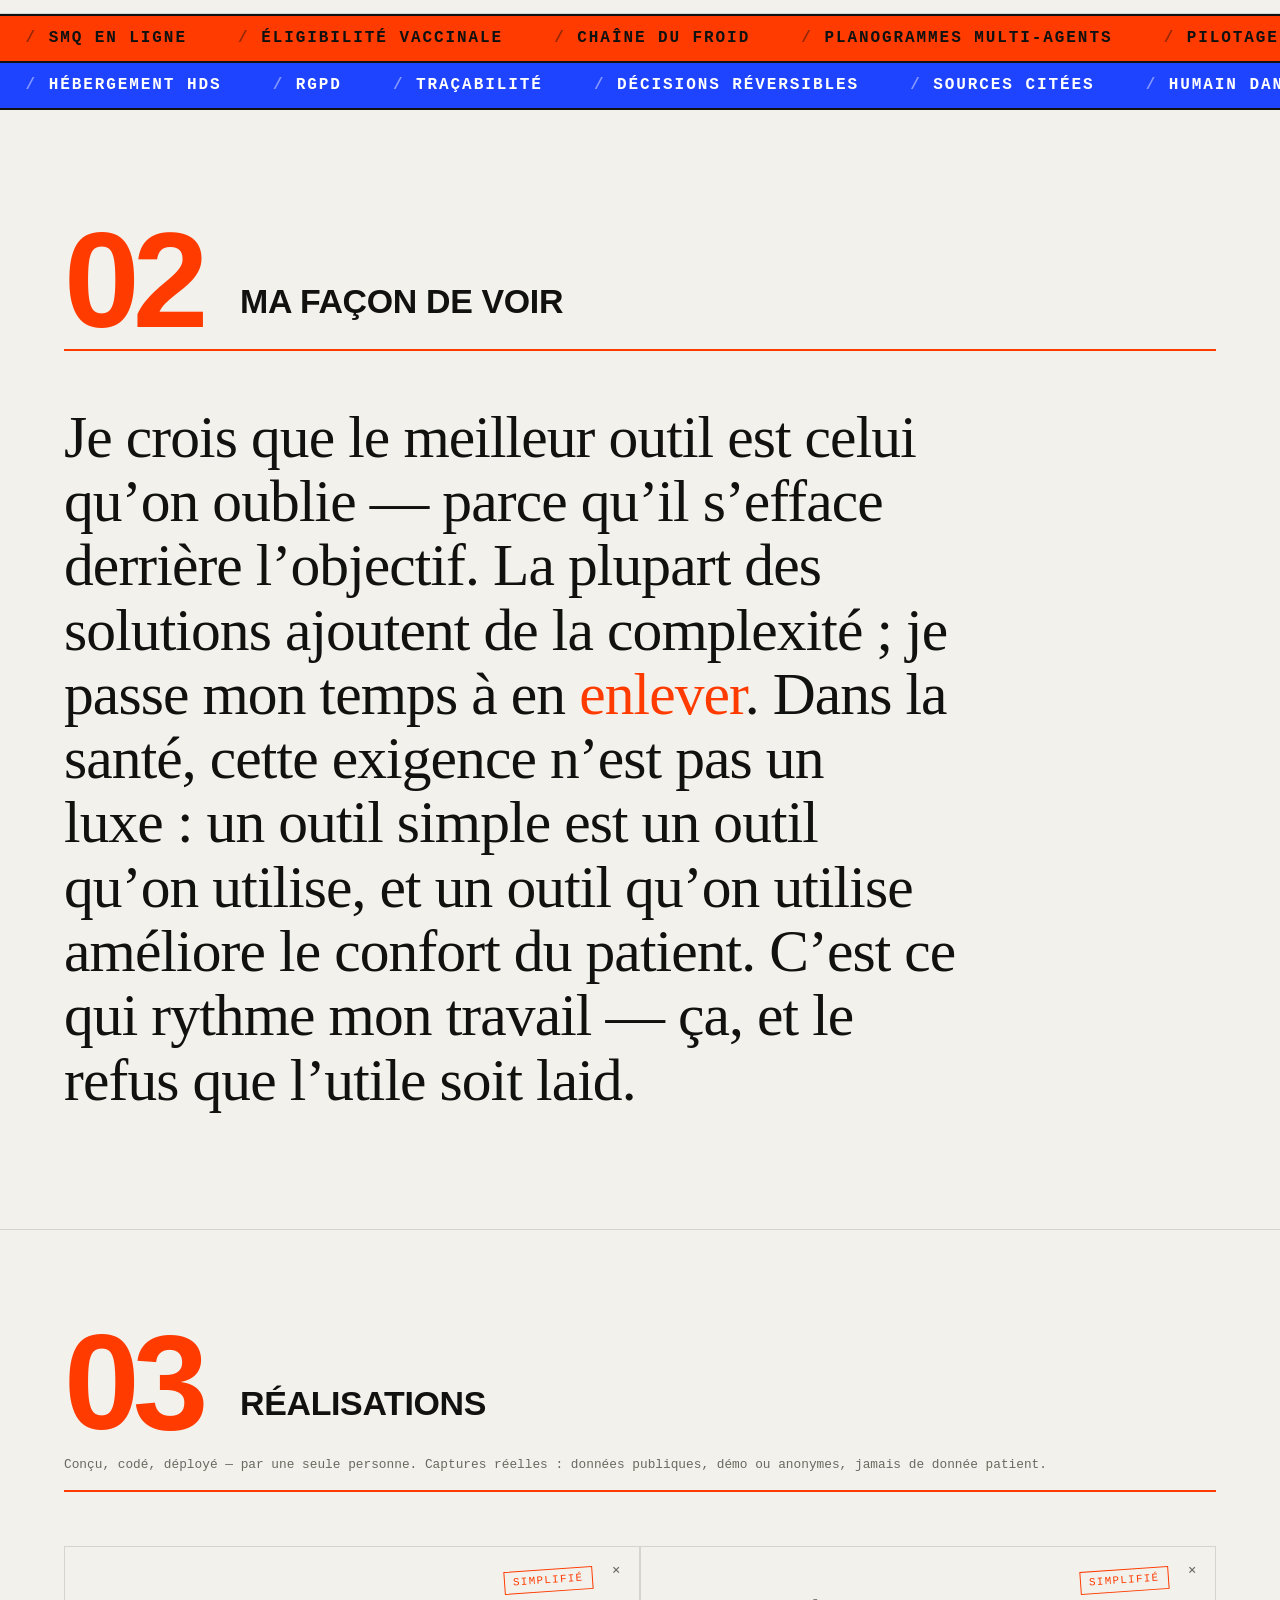
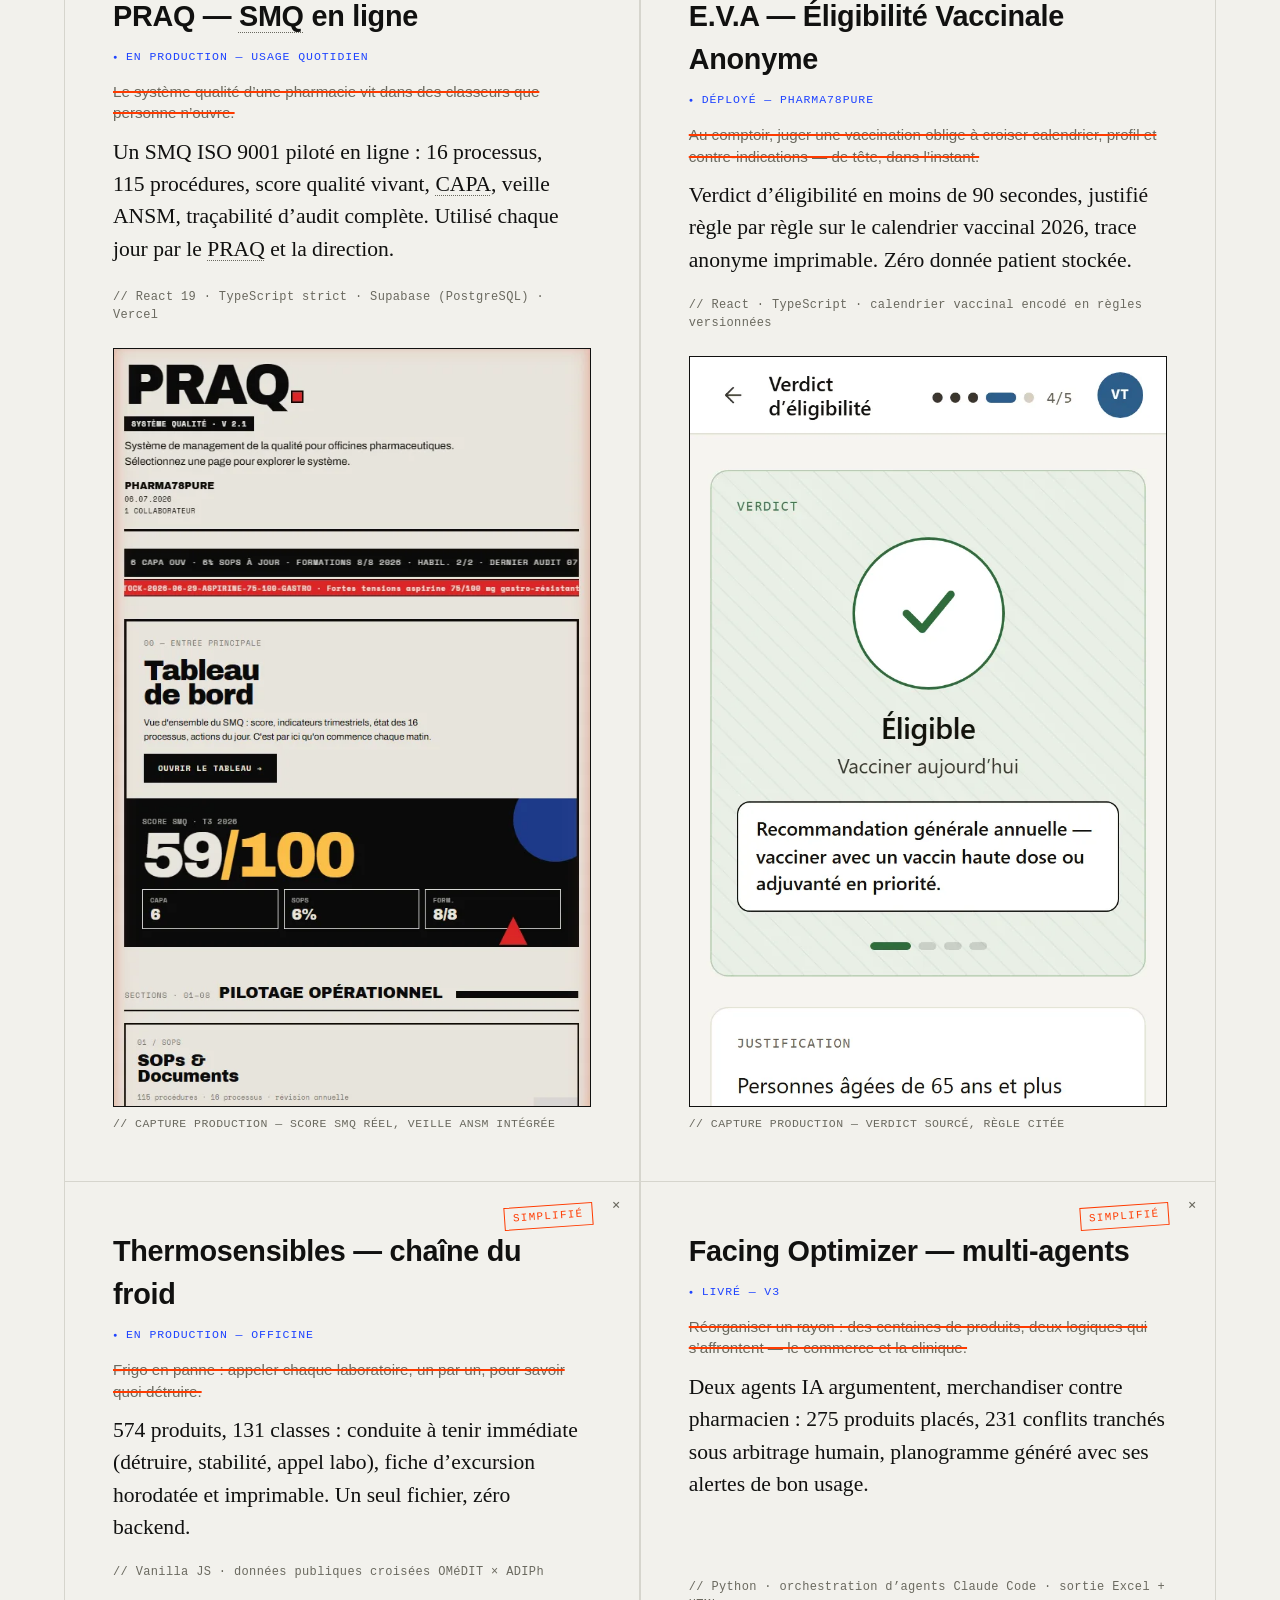
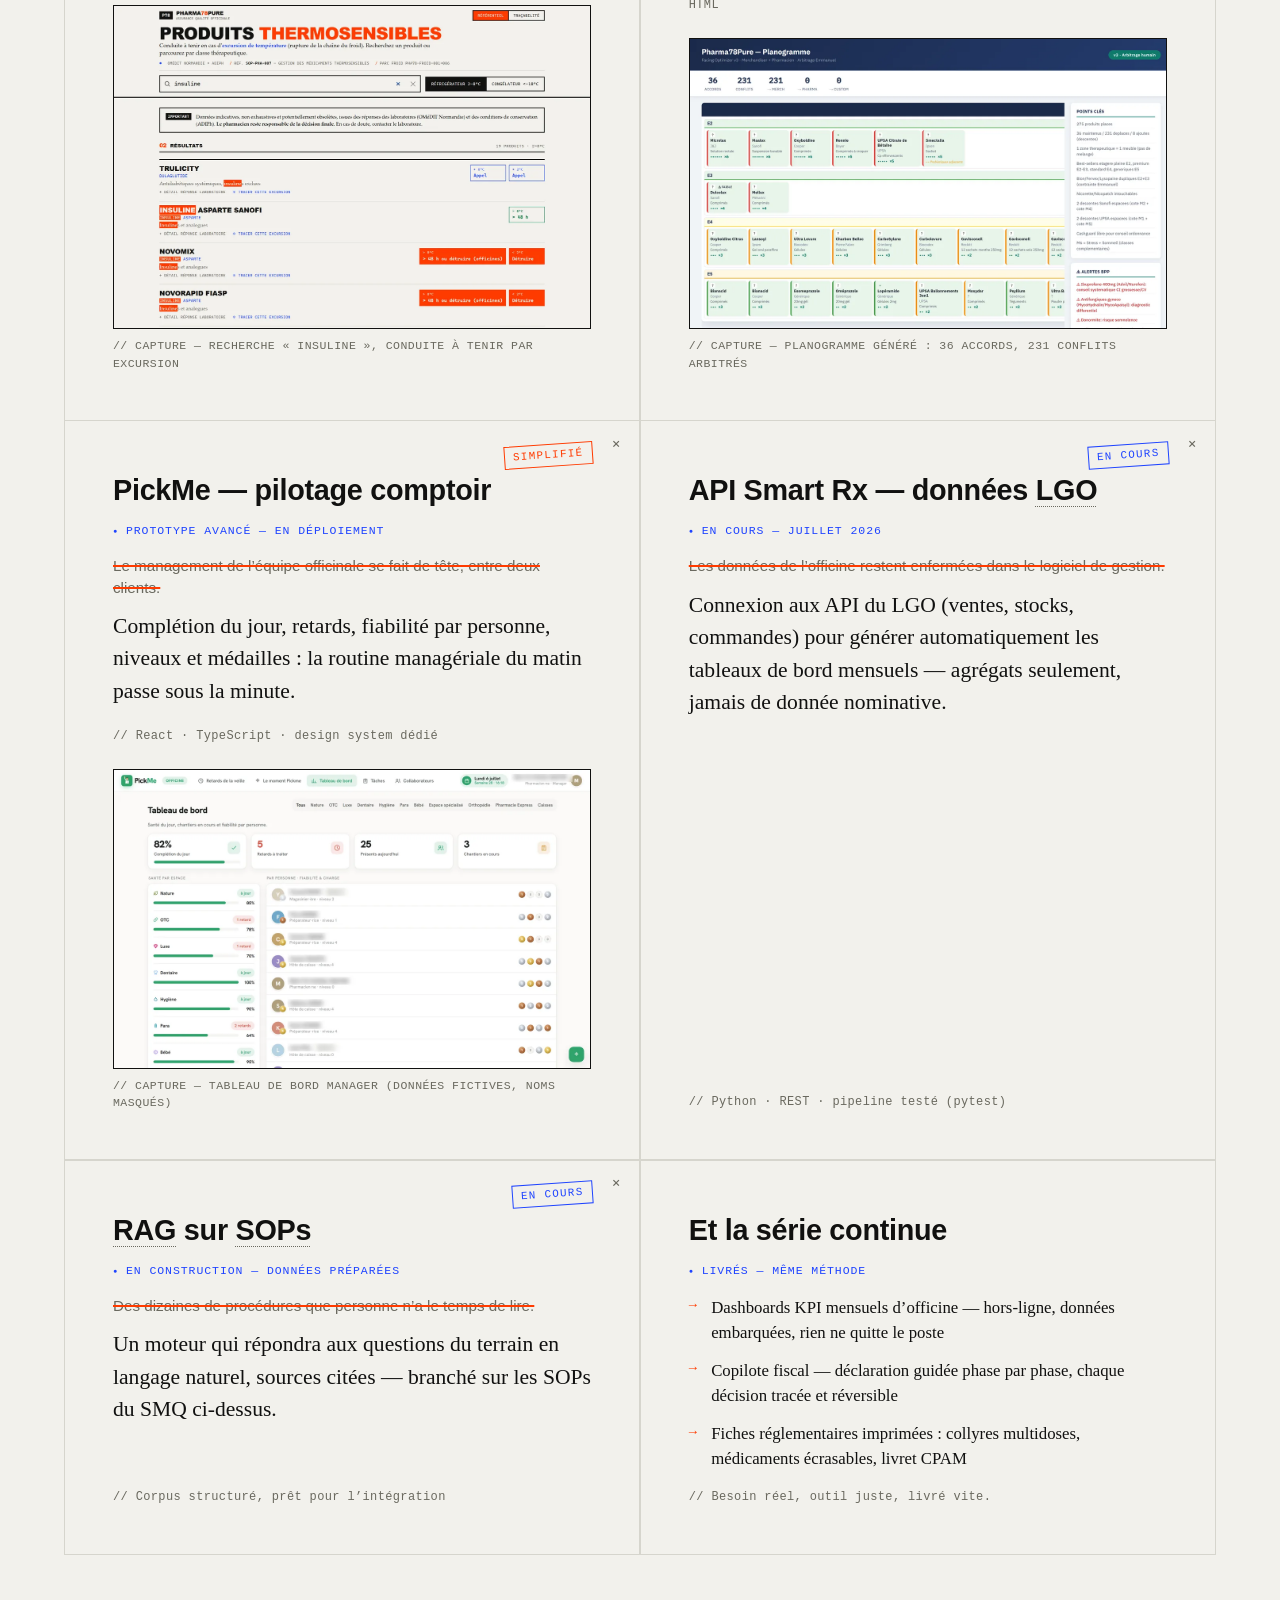
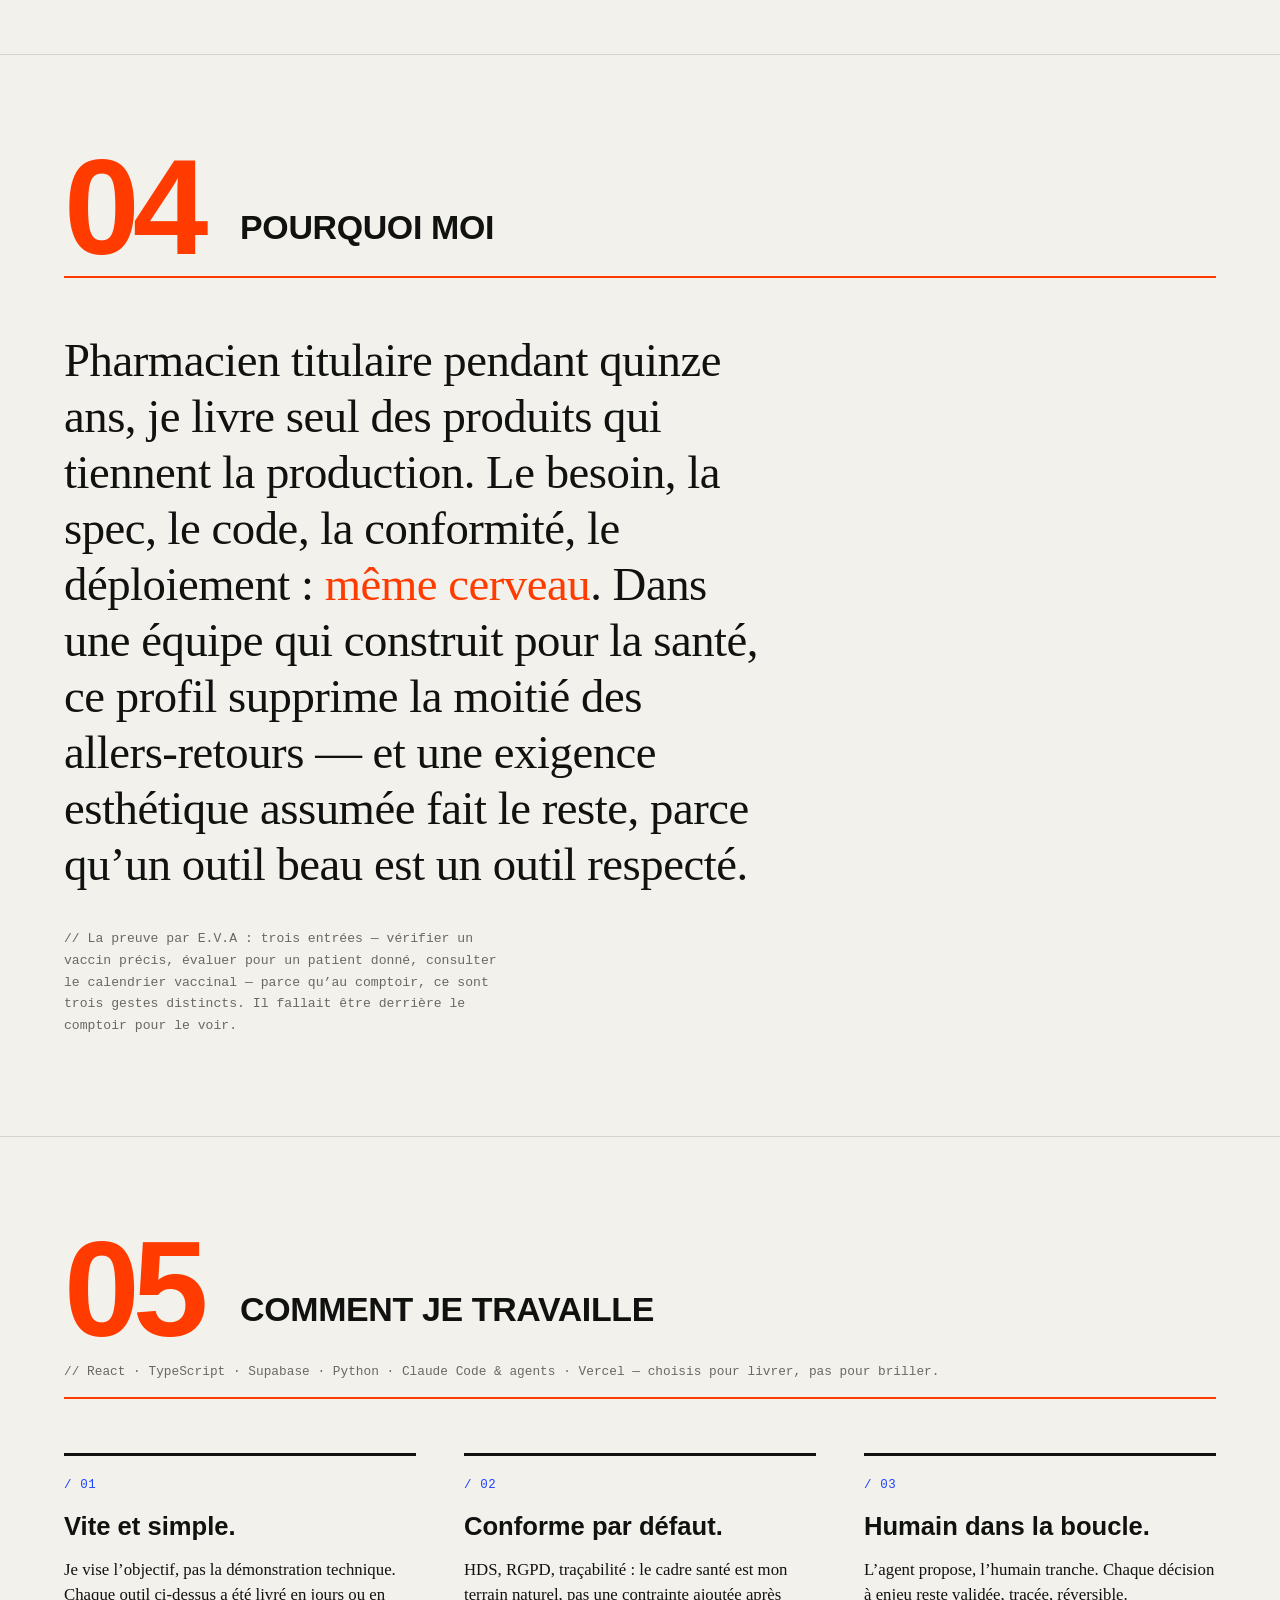
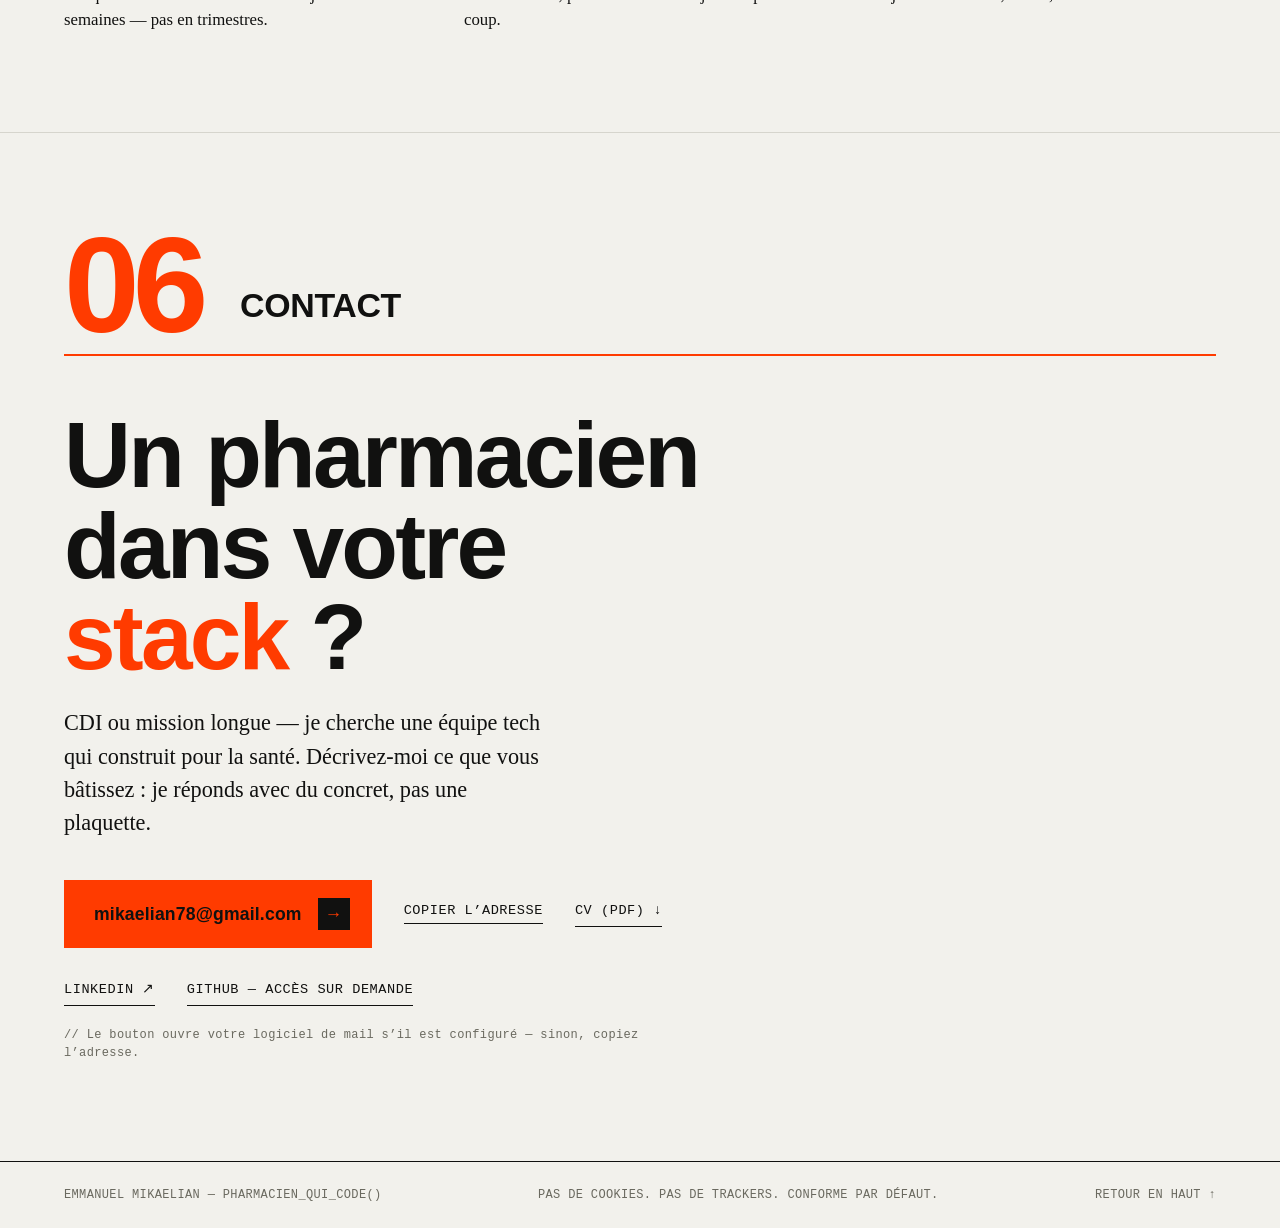
==== commit bb423334: "Contact : adresse visible en clair + bouton « Copier l'adresse » Un mailto: échoue en silence quand " ====
--- a/index.html
+++ b/index.html
@@ -329,13 +329,15 @@
         </p>
         <div class="cta__actions">
           <a class="cta__button" href="mailto:mikaelian78@gmail.com?subject=Recrutement%20%E2%80%94%20pharmacien%20qui%20code" data-cursor="link">
-            <span>Me contacter</span>
+            <span>mikaelian78@gmail.com</span>
             <span class="cta__button-mark" aria-hidden="true">→</span>
           </a>
+          <button class="cta__secondary cta__copy" type="button" data-copy-email data-cursor="link">Copier l’adresse</button>
           <a class="cta__secondary" href="cv.pdf" target="_blank" rel="noopener" data-cursor="link">CV (PDF) ↓</a>
           <a class="cta__secondary" href="https://www.linkedin.com/in/emmanuel-mikaelian/" target="_blank" rel="noopener noreferrer" data-cursor="link">LinkedIn ↗</a>
           <a class="cta__secondary" href="mailto:mikaelian78@gmail.com?subject=Acc%C3%A8s%20au%20code%20%28GitHub%29" data-cursor="link">GitHub — accès sur demande</a>
         </div>
+        <p class="cta__note">// Le bouton ouvre votre logiciel de mail s’il est configuré — sinon, copiez l’adresse.</p>
       </div>
     </section>
   </main>
--- a/style.css
+++ b/style.css
@@ -672,7 +672,7 @@
   color: var(--ink);             /* ink sur vermillon → AA confortable */
   text-decoration: none;
   font-weight: 700;
-  font-size: 1.1rem;
+  font-size: clamp(.95rem, .8rem + .7vw, 1.1rem); /* l'adresse en toutes lettres tient sur mobile */
   letter-spacing: .01em;
   padding: 1rem 1.25rem 1rem 1.75rem;
   border: 2px solid var(--accent);
@@ -699,6 +699,24 @@
   transition: color .2s linear, border-color .2s linear;
 }
 .cta__secondary:hover { color: var(--accent); border-color: var(--accent); }
+
+/* « Copier l'adresse » — filet mailto : le clic doit marcher même sans client mail */
+.cta__copy {
+  background: none;
+  color: inherit;
+  cursor: pointer;
+  border-top: 0; border-left: 0; border-right: 0;
+  padding-top: 0; padding-inline: 0;
+}
+.cta__copy.is-copied { color: var(--blue); border-color: var(--blue); }
+
+.cta__note {
+  margin-top: 1.25rem;
+  font-family: var(--font-mono);
+  font-size: .75rem;
+  letter-spacing: .03em;
+  color: var(--muted);
+}
 
 /* -------------------------- Footer -------------------------- */
 .site-footer {
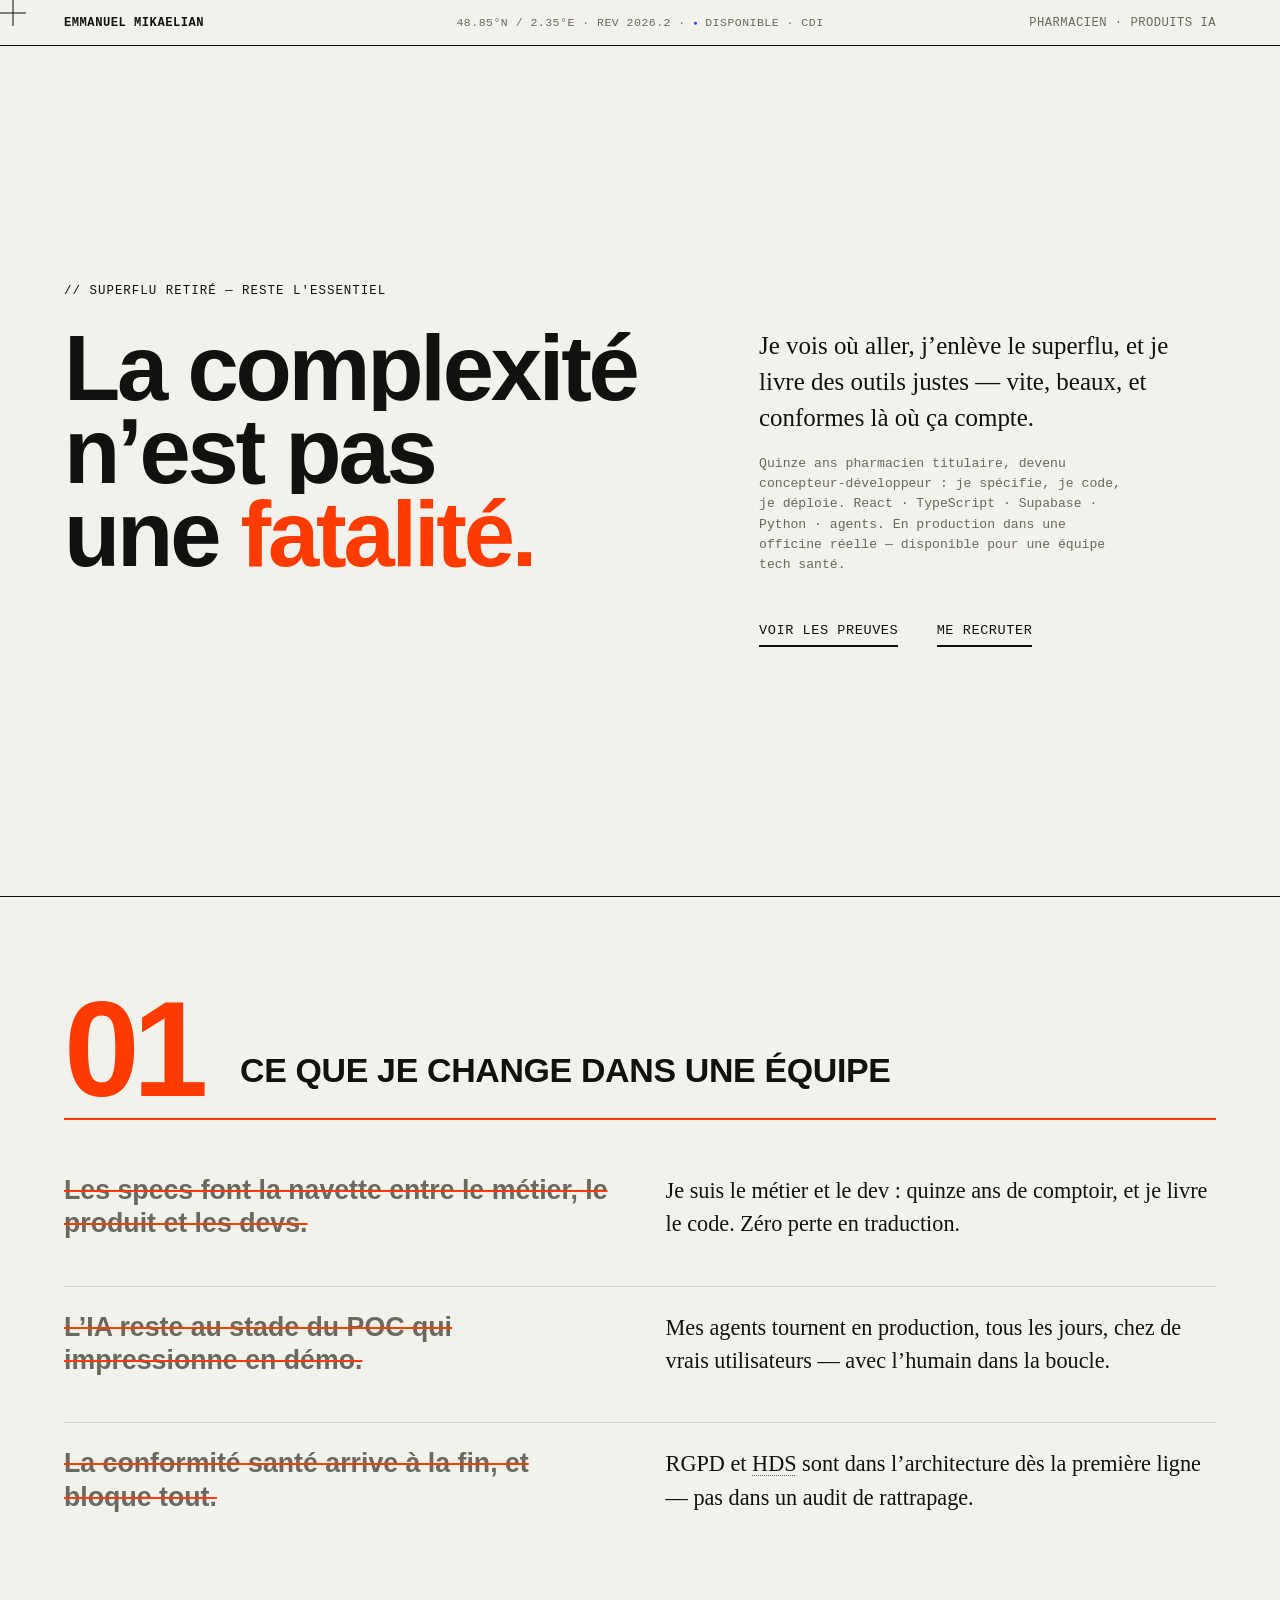
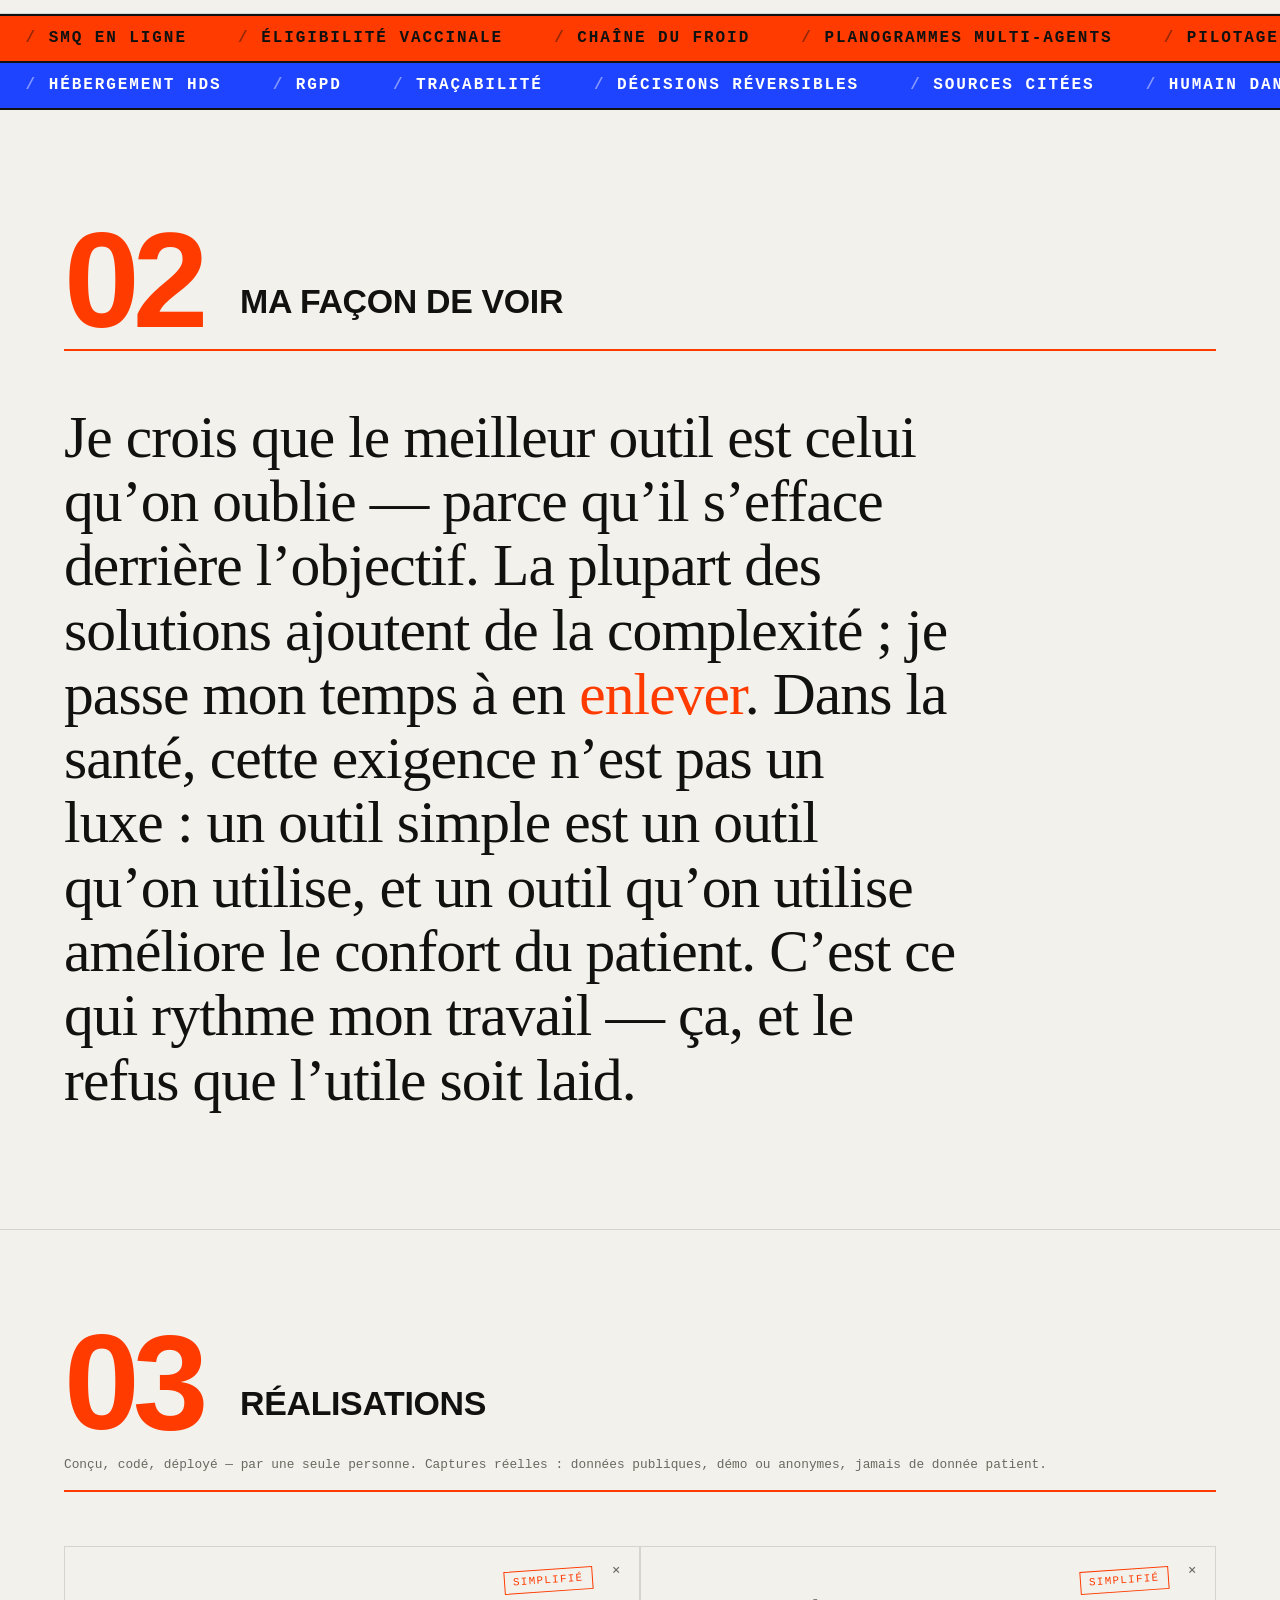
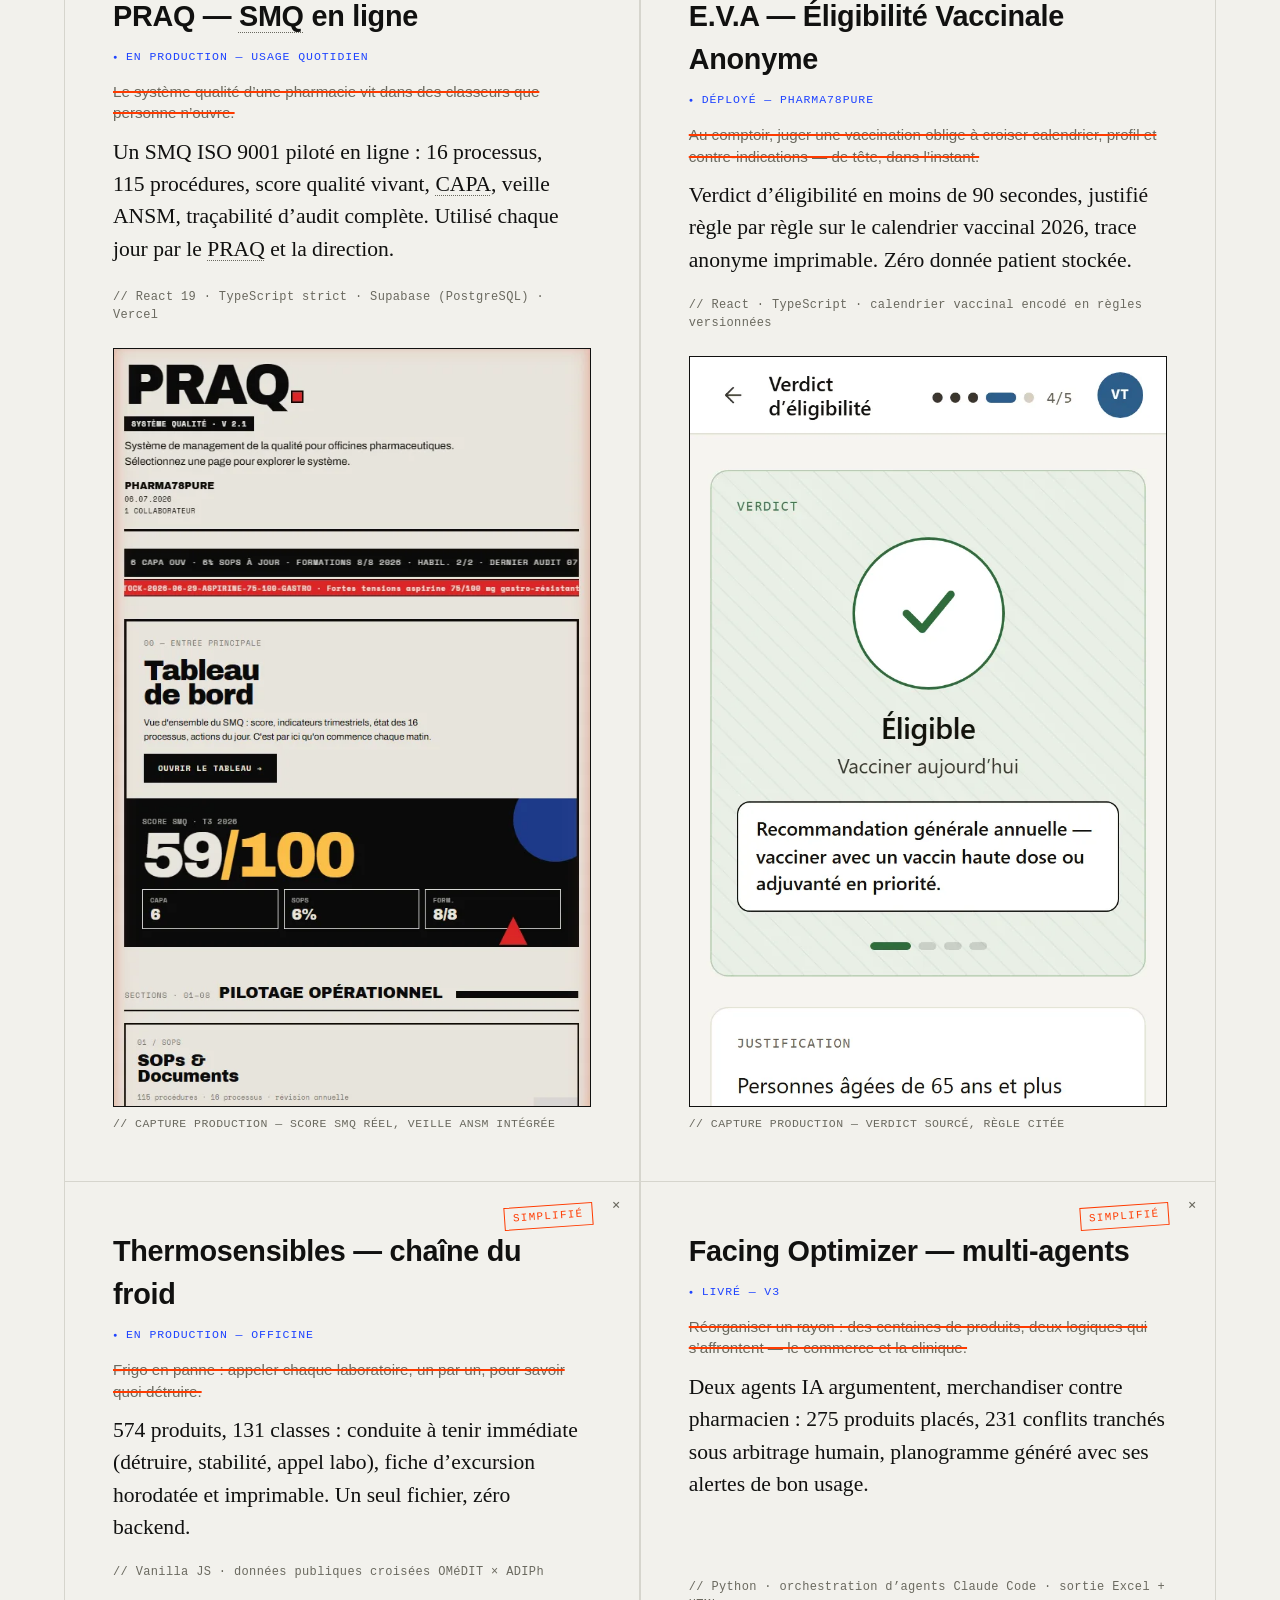
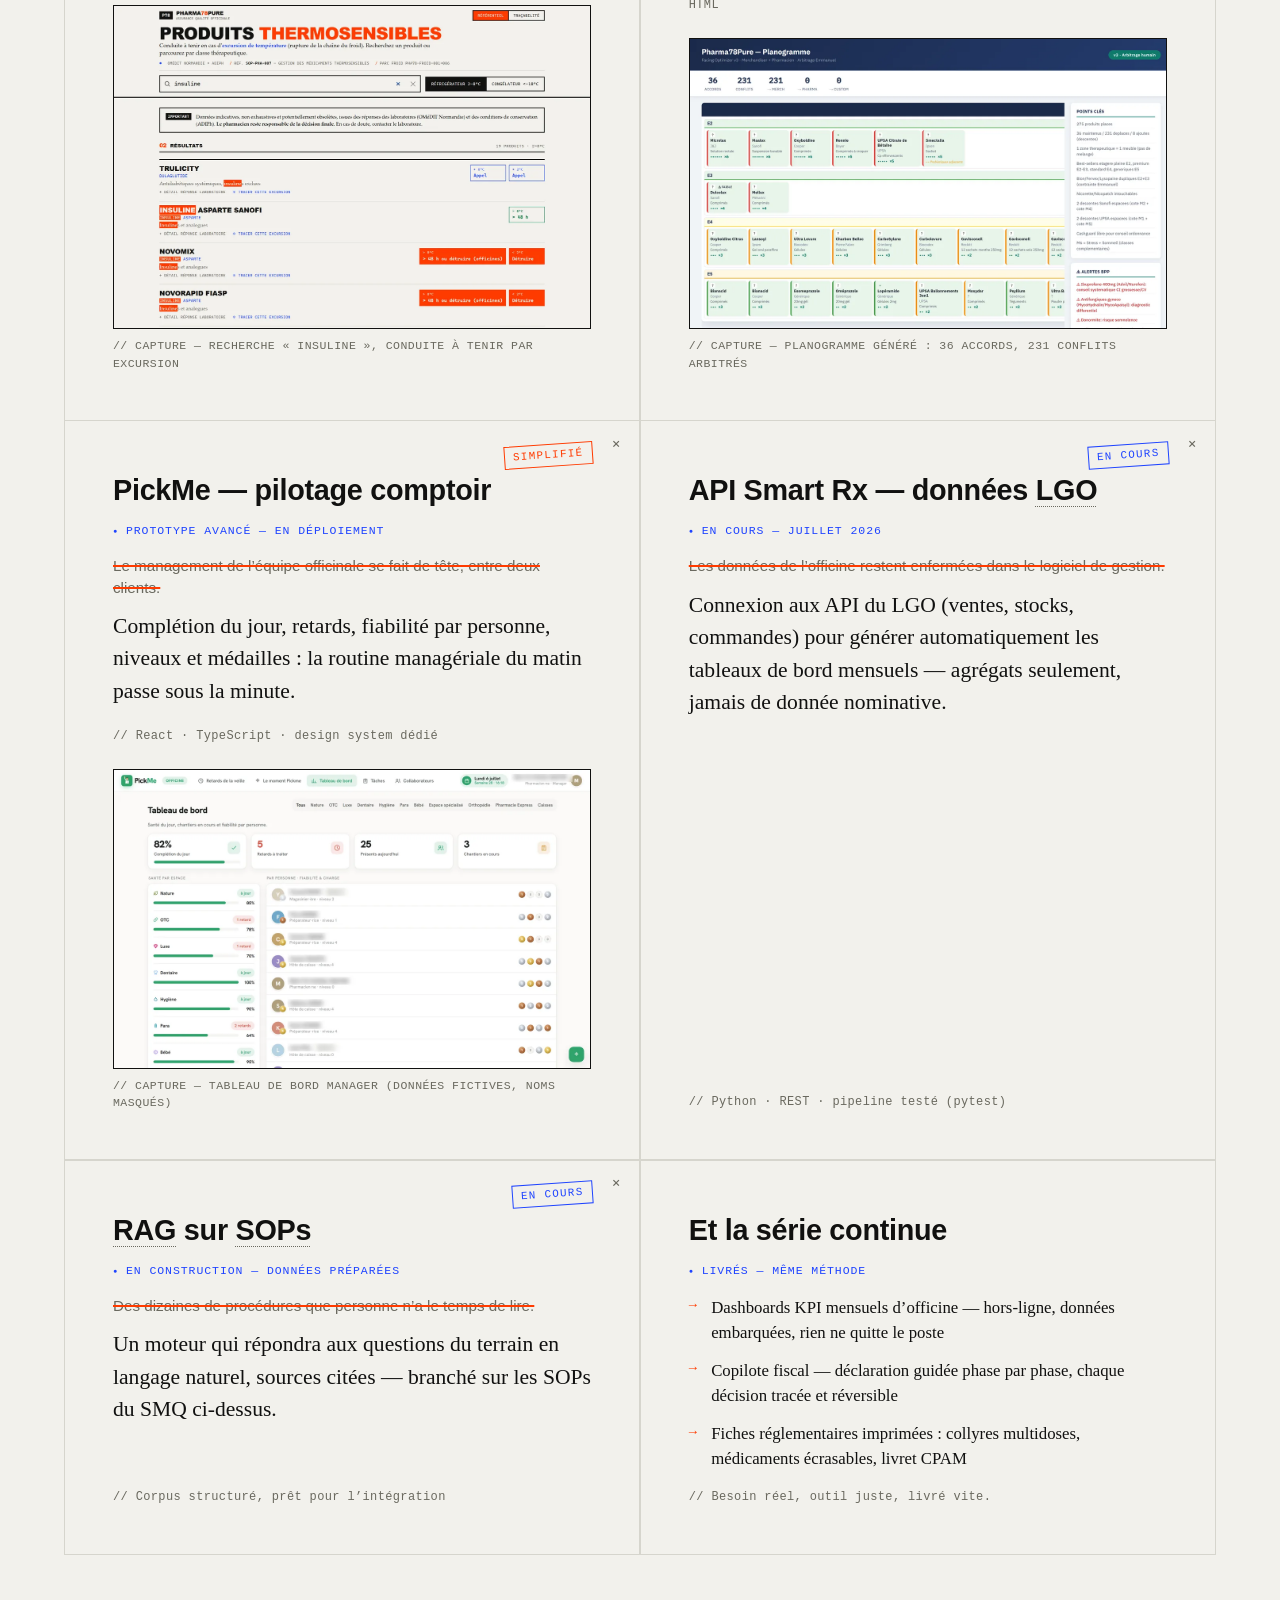
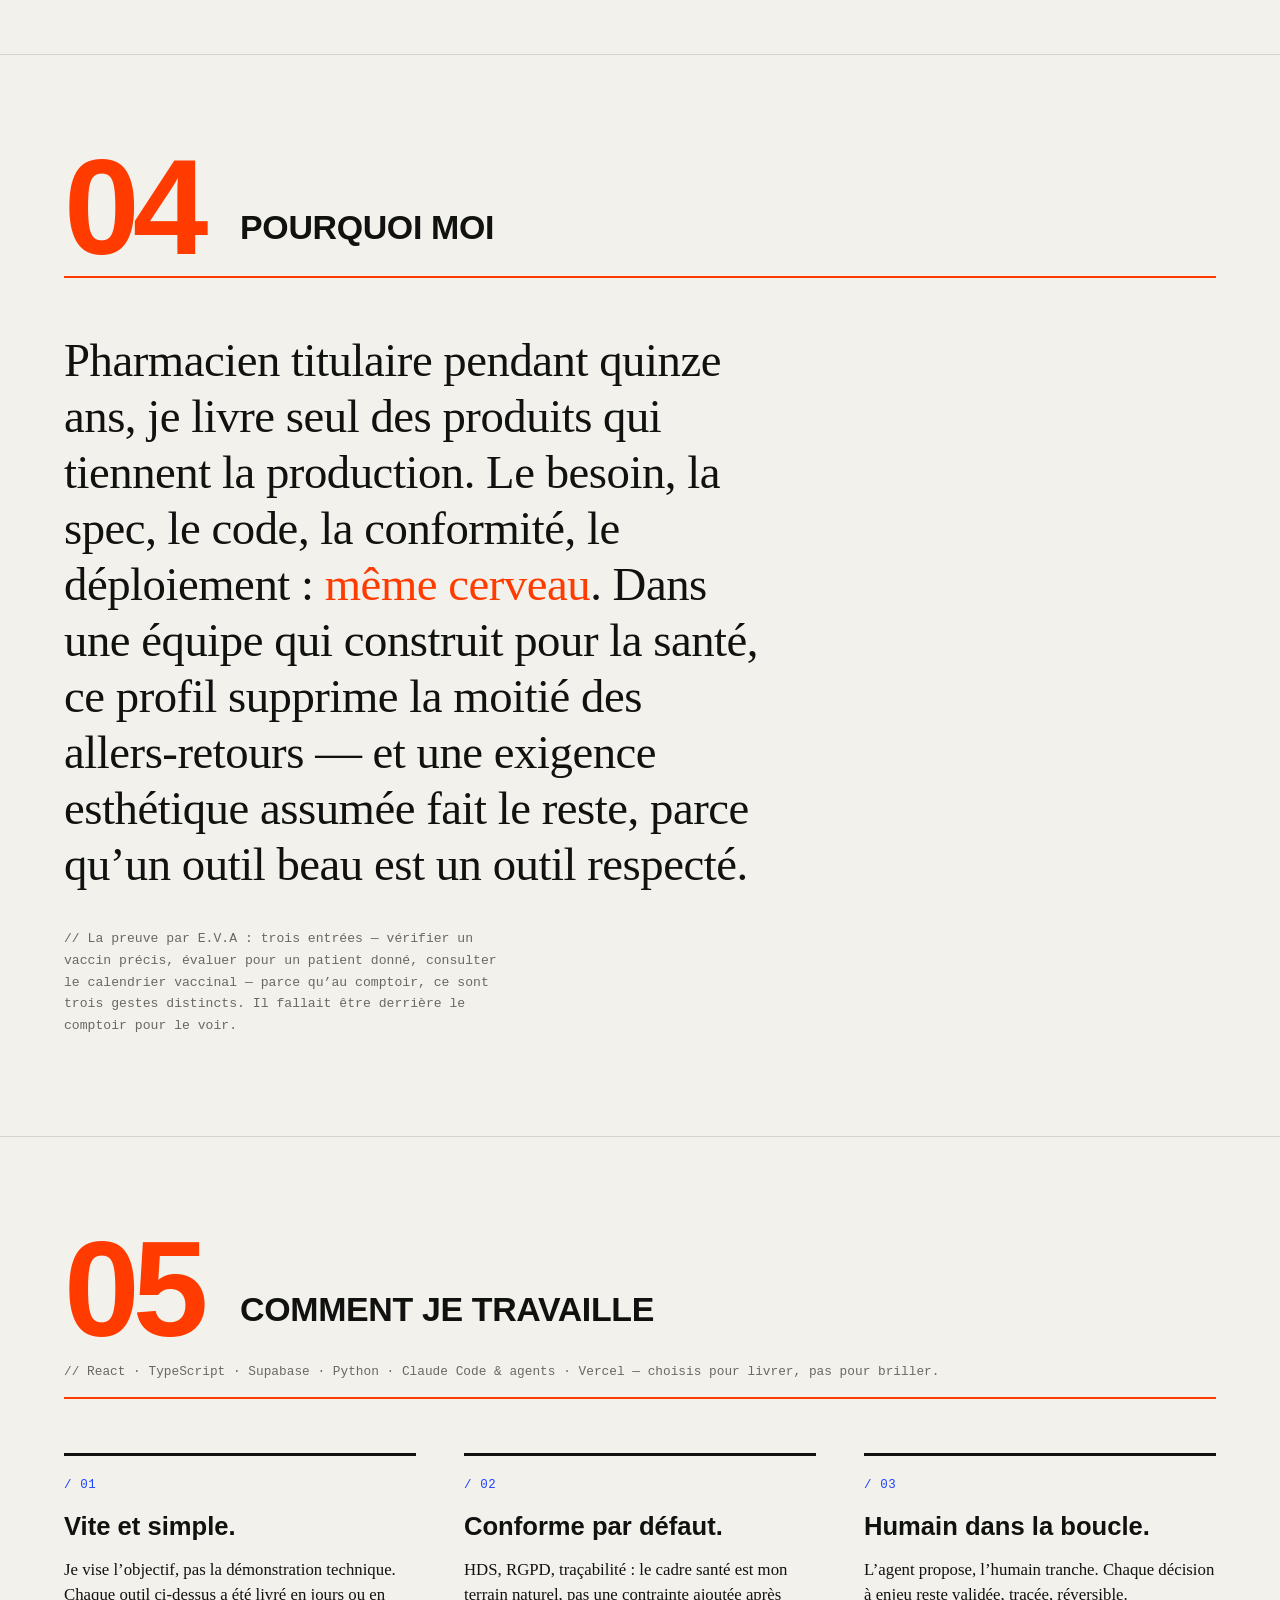
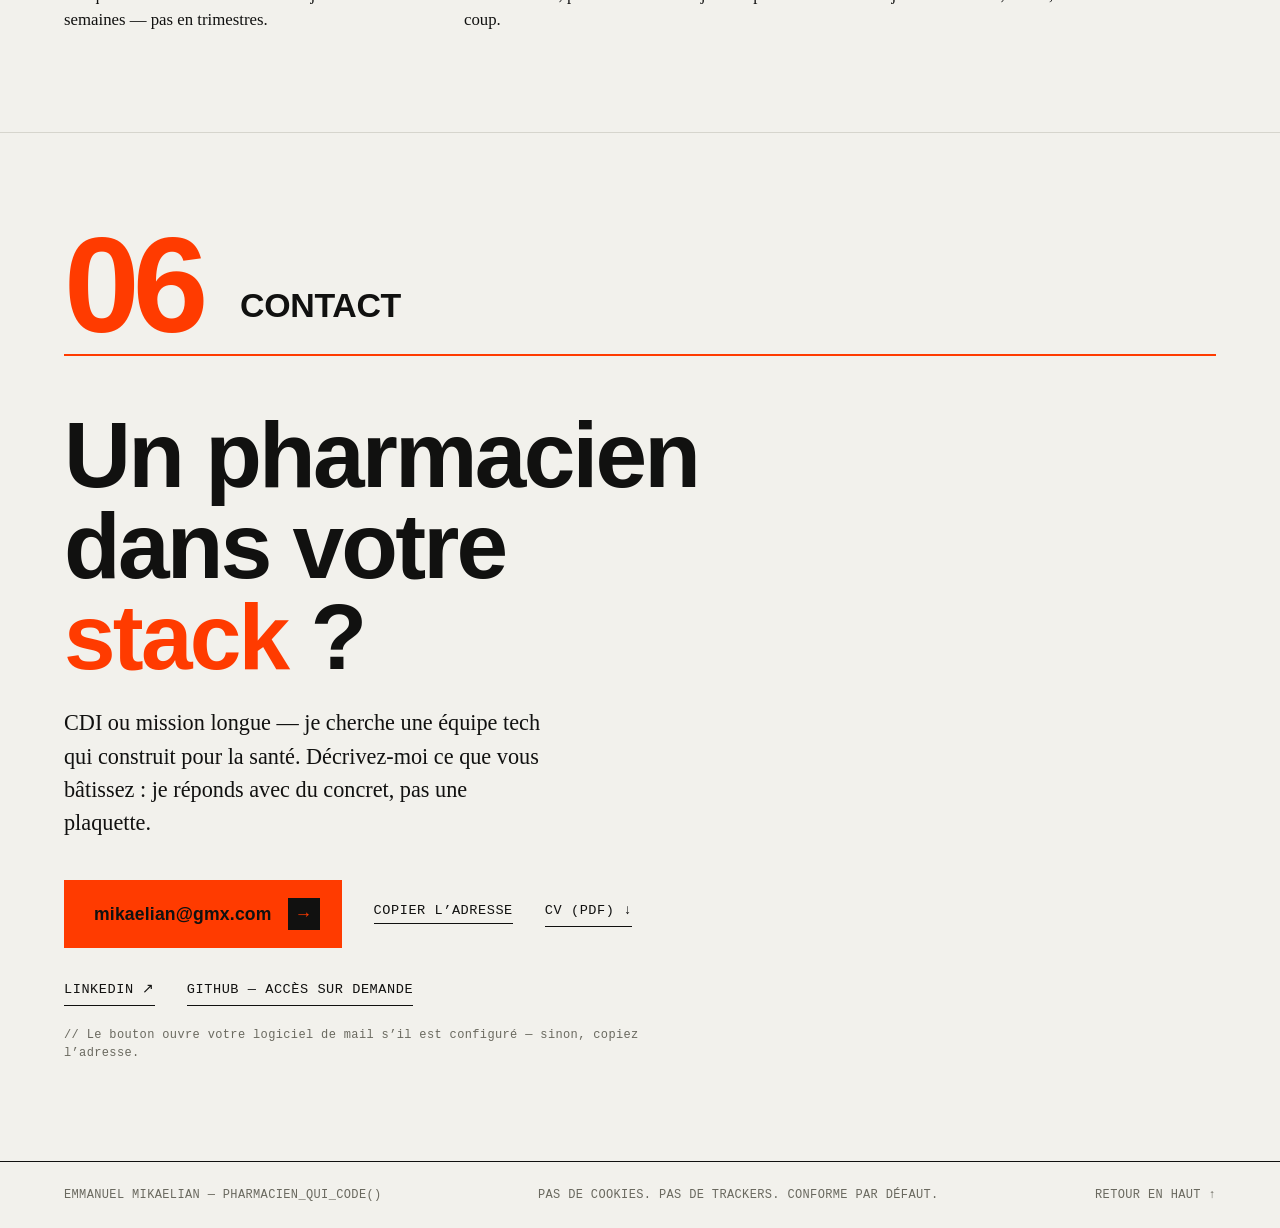
==== commit c0db6eaa: "Contact : adresse publique mikaelian@gmx.com Remplace mikaelian78@gmail.com sur tous les points de c" ====
--- a/index.html
+++ b/index.html
@@ -31,7 +31,7 @@
     "jobTitle": "Pharmacien & concepteur-développeur de produits IA",
     "description": "Quinze ans pharmacien titulaire. Conçoit, code et déploie des produits IA utilisés en production dans la santé — React, TypeScript, Supabase, Python, orchestration d’agents. Conforme RGPD/HDS.",
     "url": "https://emmanuel-mikaelian.vercel.app/",
-    "email": "mailto:mikaelian78@gmail.com",
+    "email": "mailto:mikaelian@gmx.com",
     "sameAs": ["https://www.linkedin.com/in/emmanuel-mikaelian/"],
     "knowsAbout": ["React", "TypeScript", "Supabase", "PostgreSQL", "Python", "Orchestration d’agents IA", "RAG", "Assurance qualité pharmaceutique", "Conformité HDS", "RGPD"]
   }
@@ -328,14 +328,14 @@
           concret, pas une plaquette.
         </p>
         <div class="cta__actions">
-          <a class="cta__button" href="mailto:mikaelian78@gmail.com?subject=Recrutement%20%E2%80%94%20pharmacien%20qui%20code" data-cursor="link">
-            <span>mikaelian78@gmail.com</span>
+          <a class="cta__button" href="mailto:mikaelian@gmx.com?subject=Recrutement%20%E2%80%94%20pharmacien%20qui%20code" data-cursor="link">
+            <span>mikaelian@gmx.com</span>
             <span class="cta__button-mark" aria-hidden="true">→</span>
           </a>
           <button class="cta__secondary cta__copy" type="button" data-copy-email data-cursor="link">Copier l’adresse</button>
           <a class="cta__secondary" href="cv.pdf" target="_blank" rel="noopener" data-cursor="link">CV (PDF) ↓</a>
           <a class="cta__secondary" href="https://www.linkedin.com/in/emmanuel-mikaelian/" target="_blank" rel="noopener noreferrer" data-cursor="link">LinkedIn ↗</a>
-          <a class="cta__secondary" href="mailto:mikaelian78@gmail.com?subject=Acc%C3%A8s%20au%20code%20%28GitHub%29" data-cursor="link">GitHub — accès sur demande</a>
+          <a class="cta__secondary" href="mailto:mikaelian@gmx.com?subject=Acc%C3%A8s%20au%20code%20%28GitHub%29" data-cursor="link">GitHub — accès sur demande</a>
         </div>
         <p class="cta__note">// Le bouton ouvre votre logiciel de mail s’il est configuré — sinon, copiez l’adresse.</p>
       </div>
